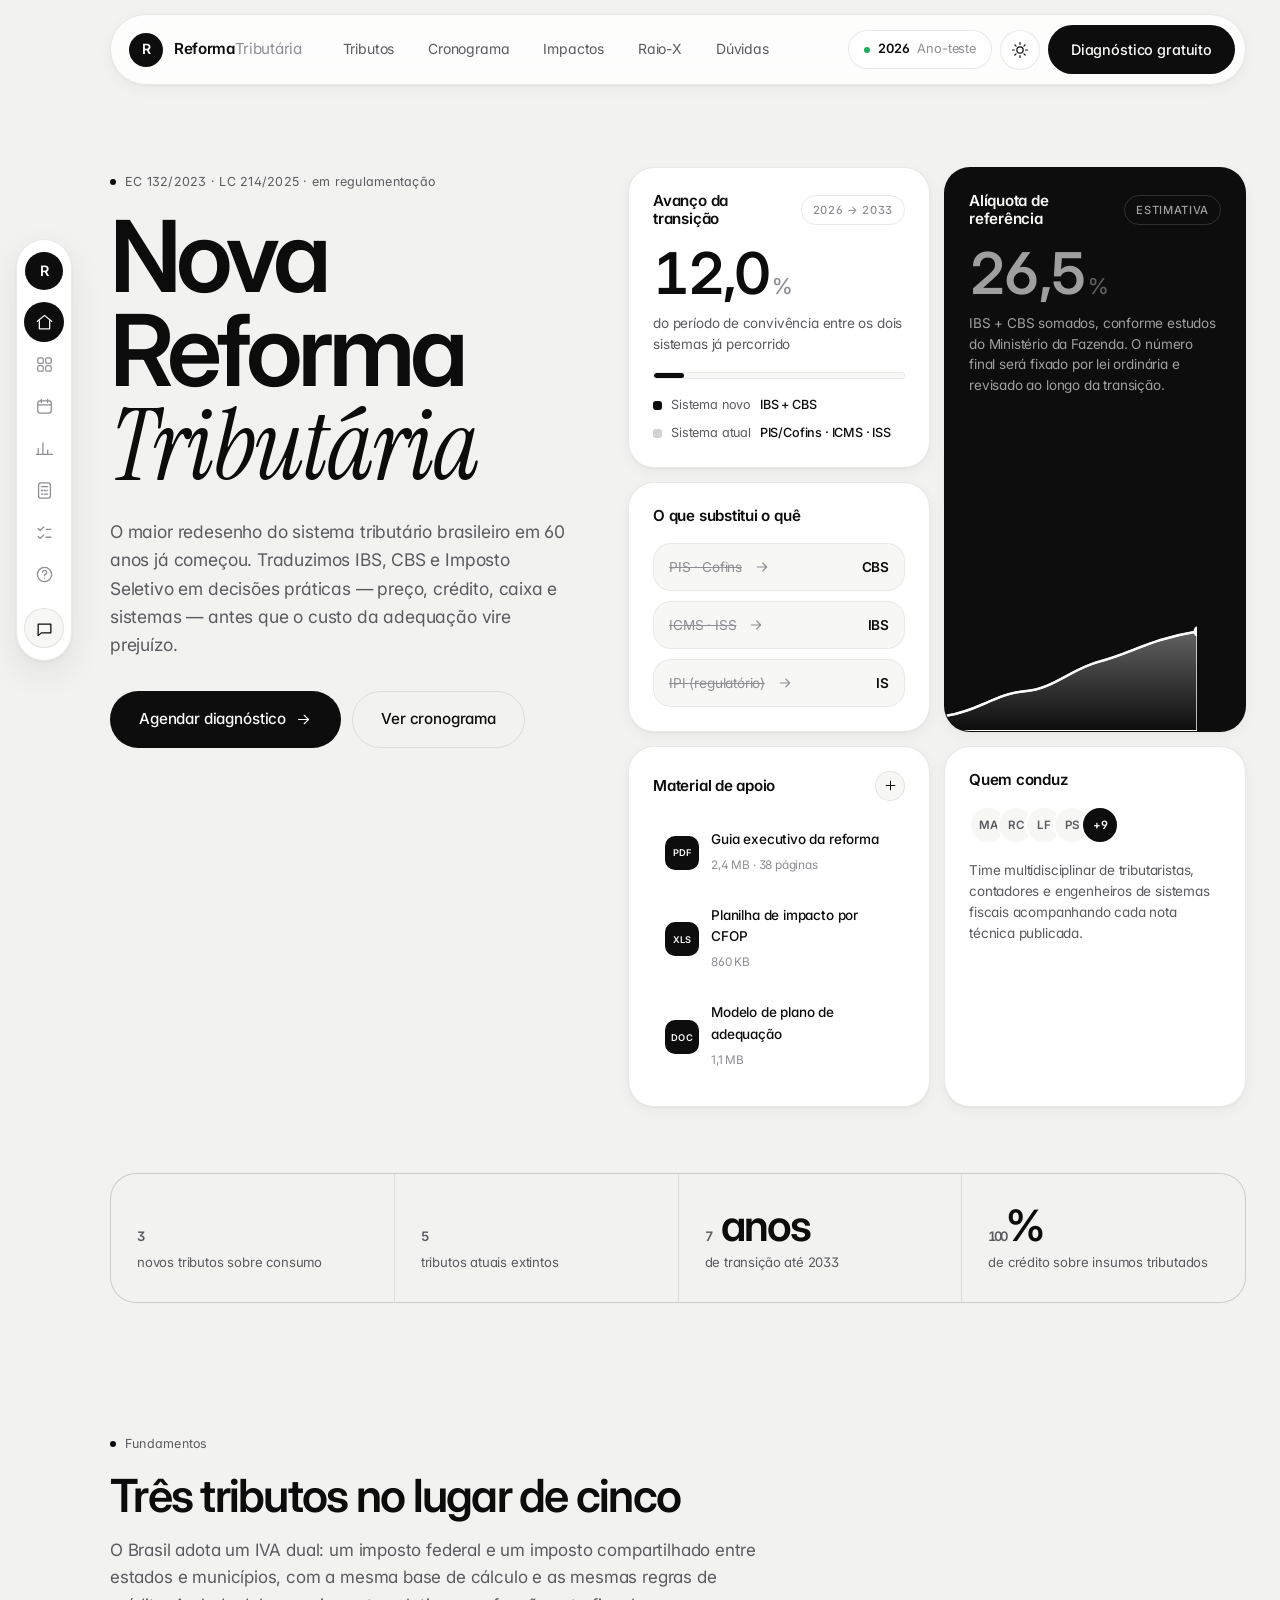
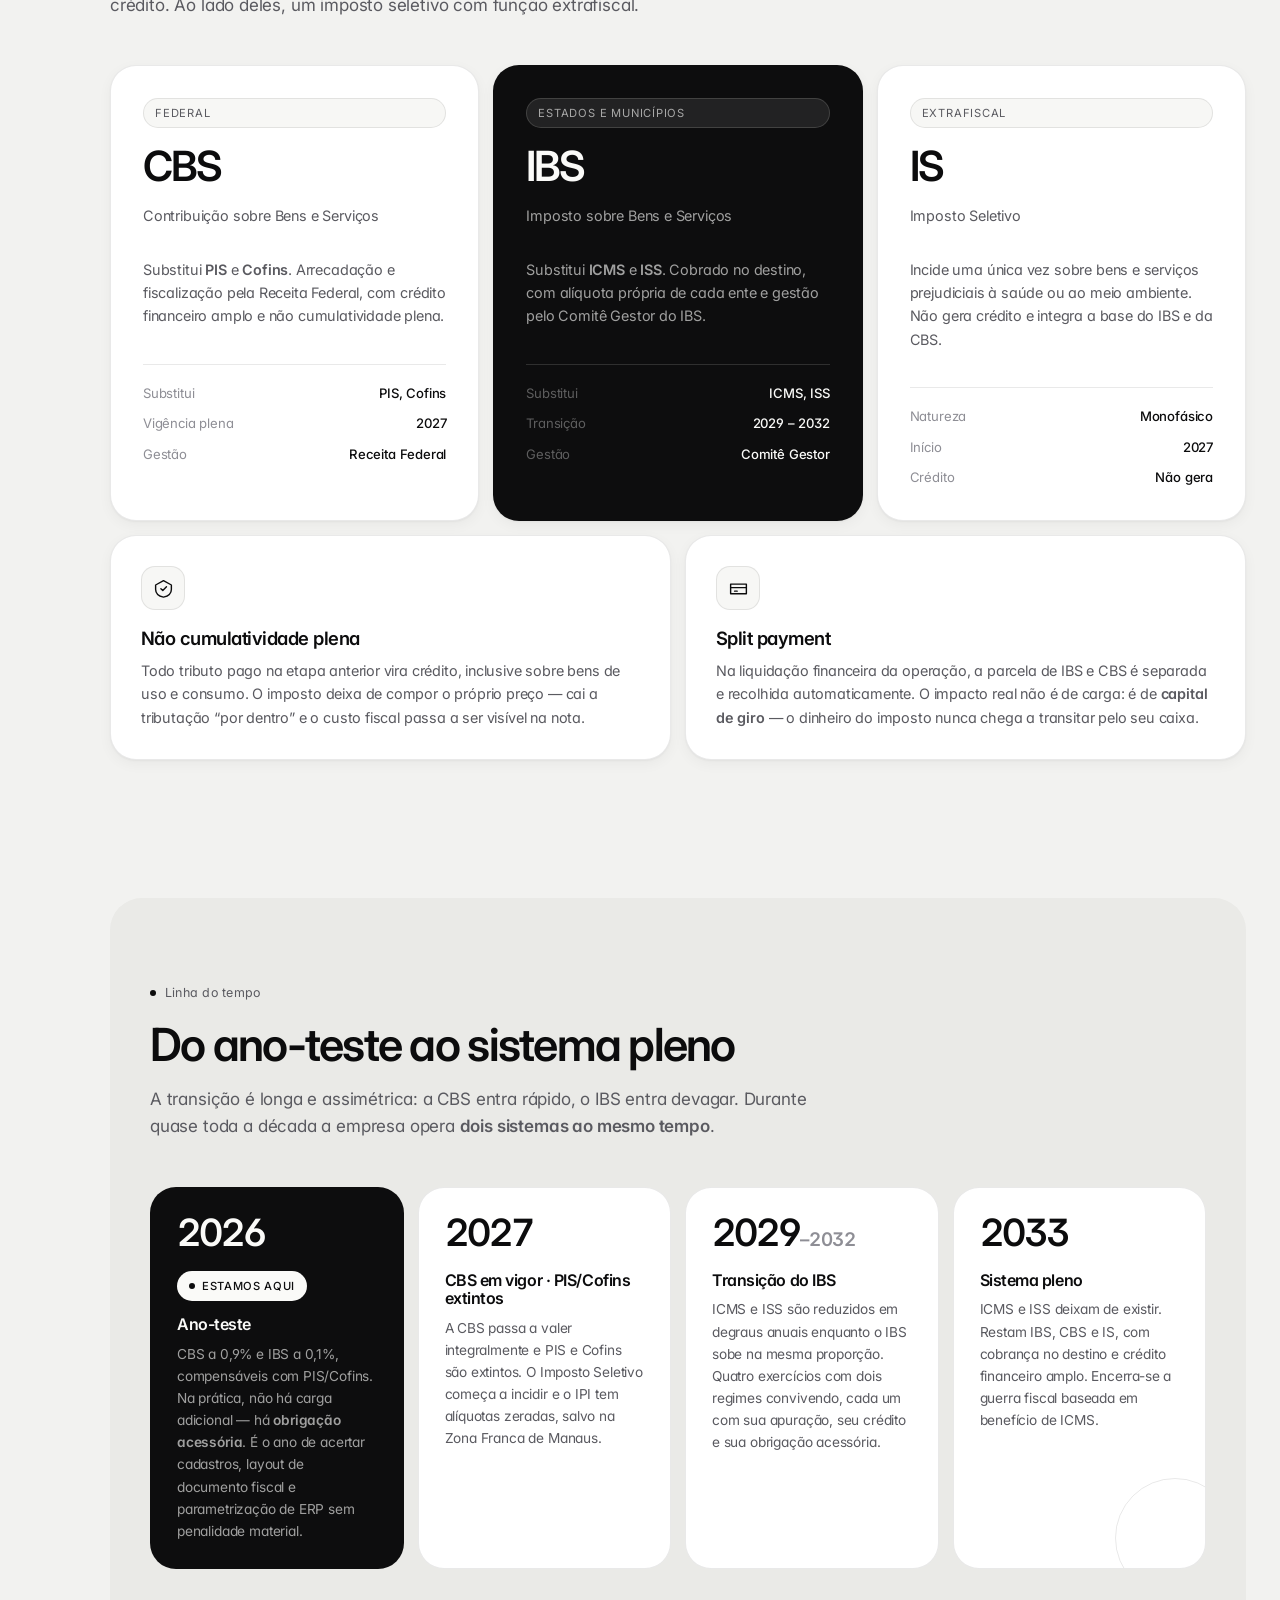
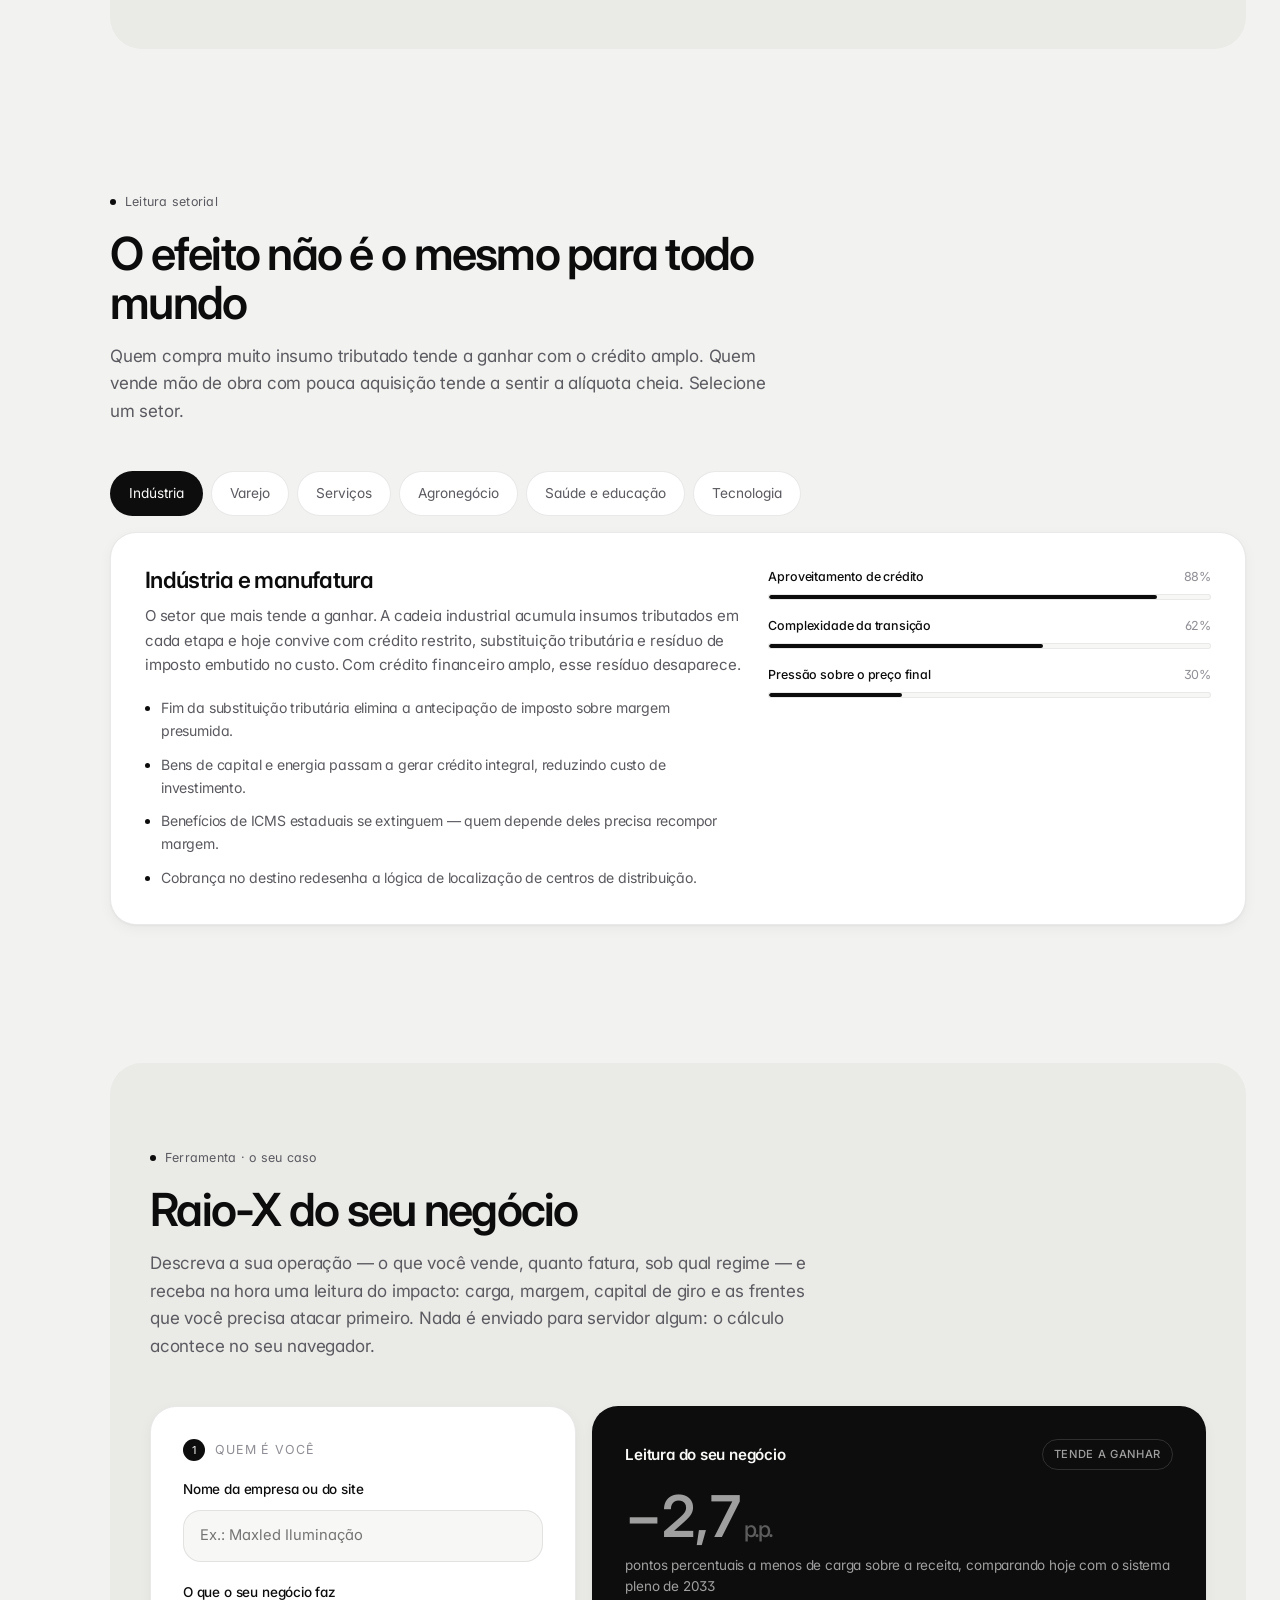
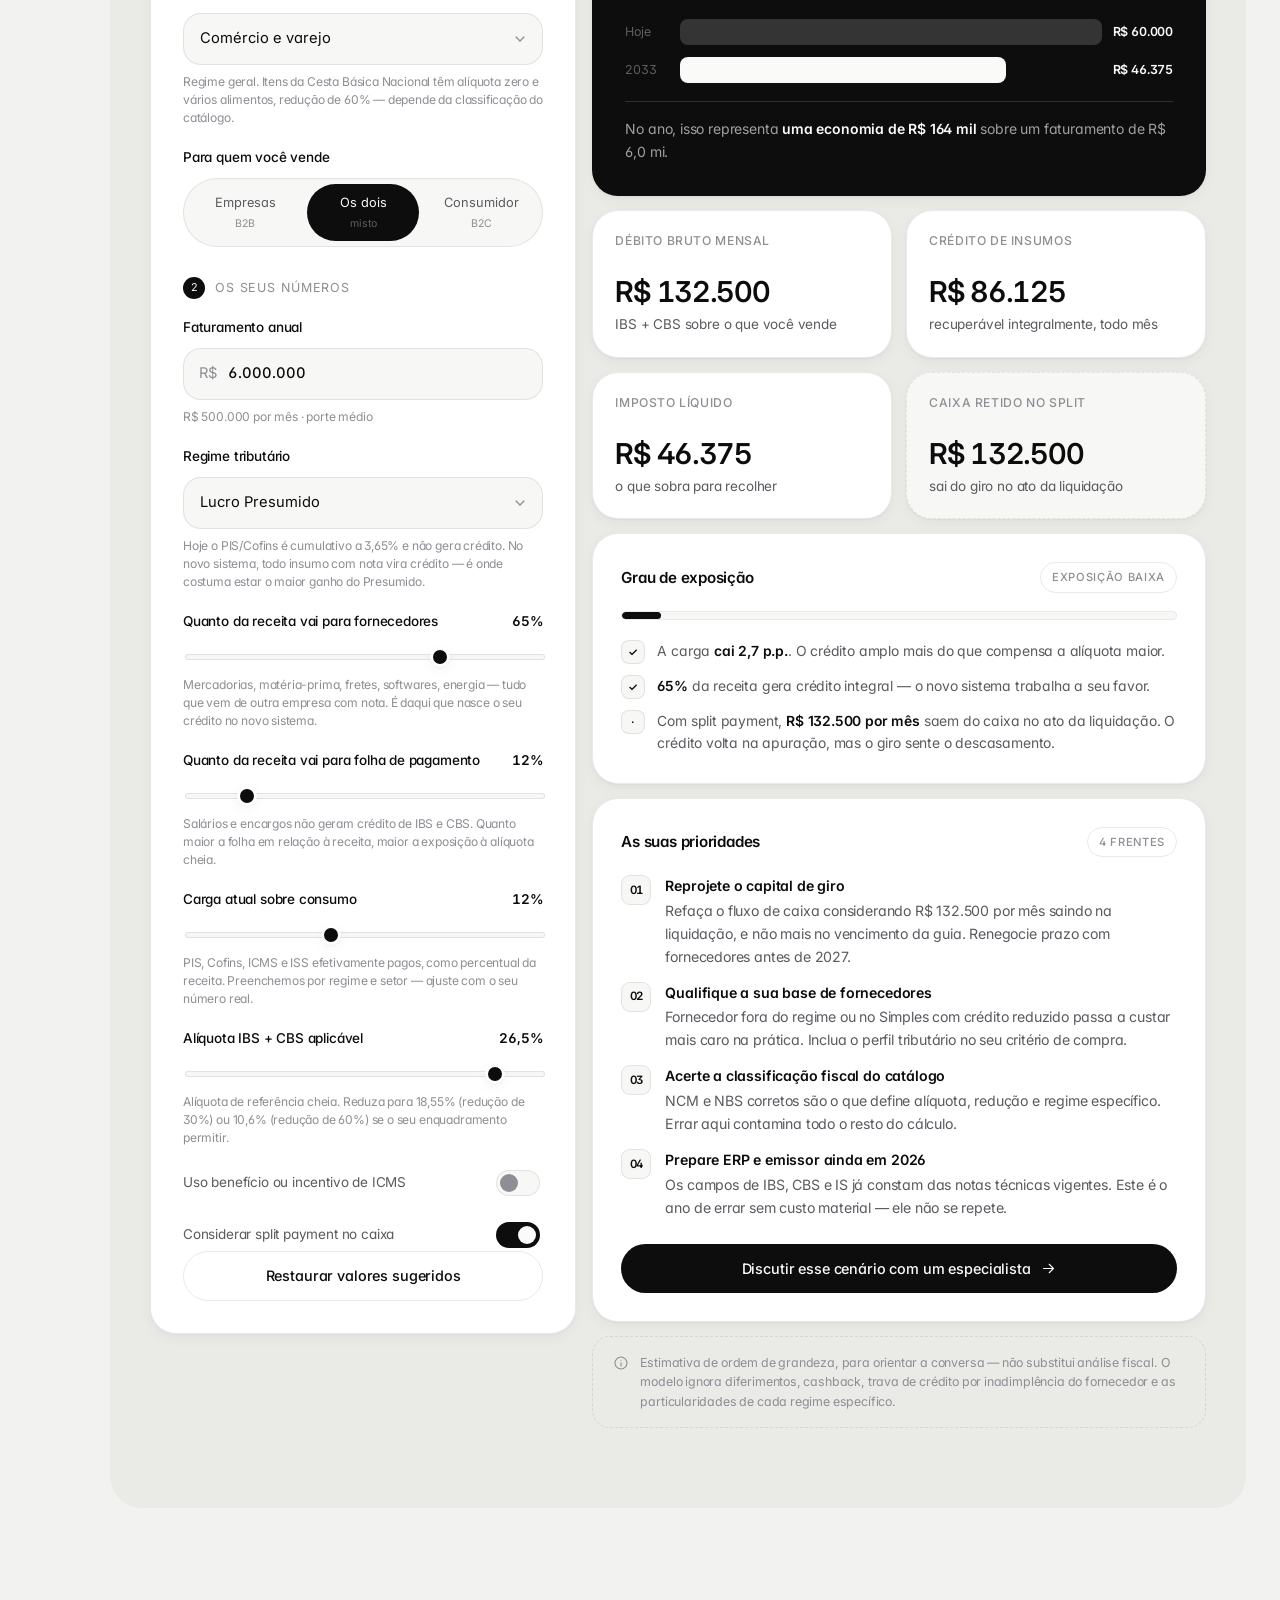
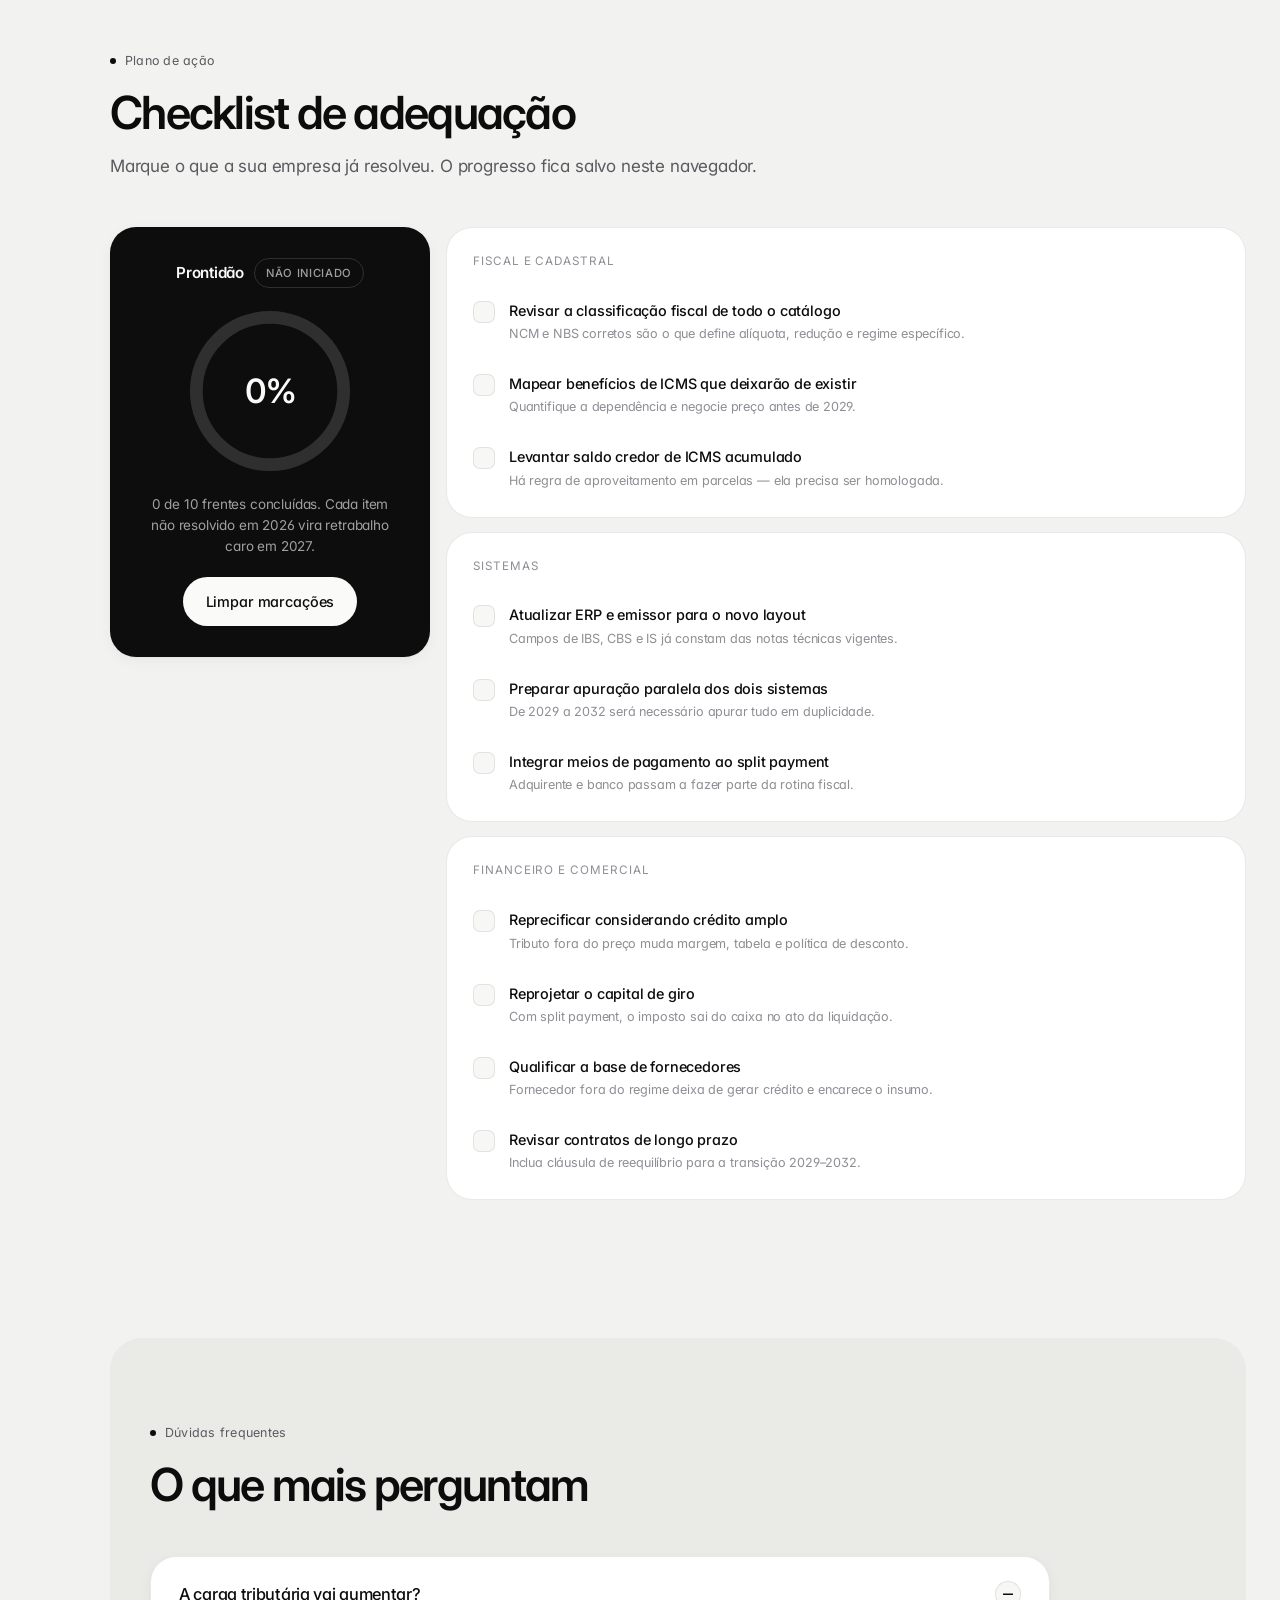
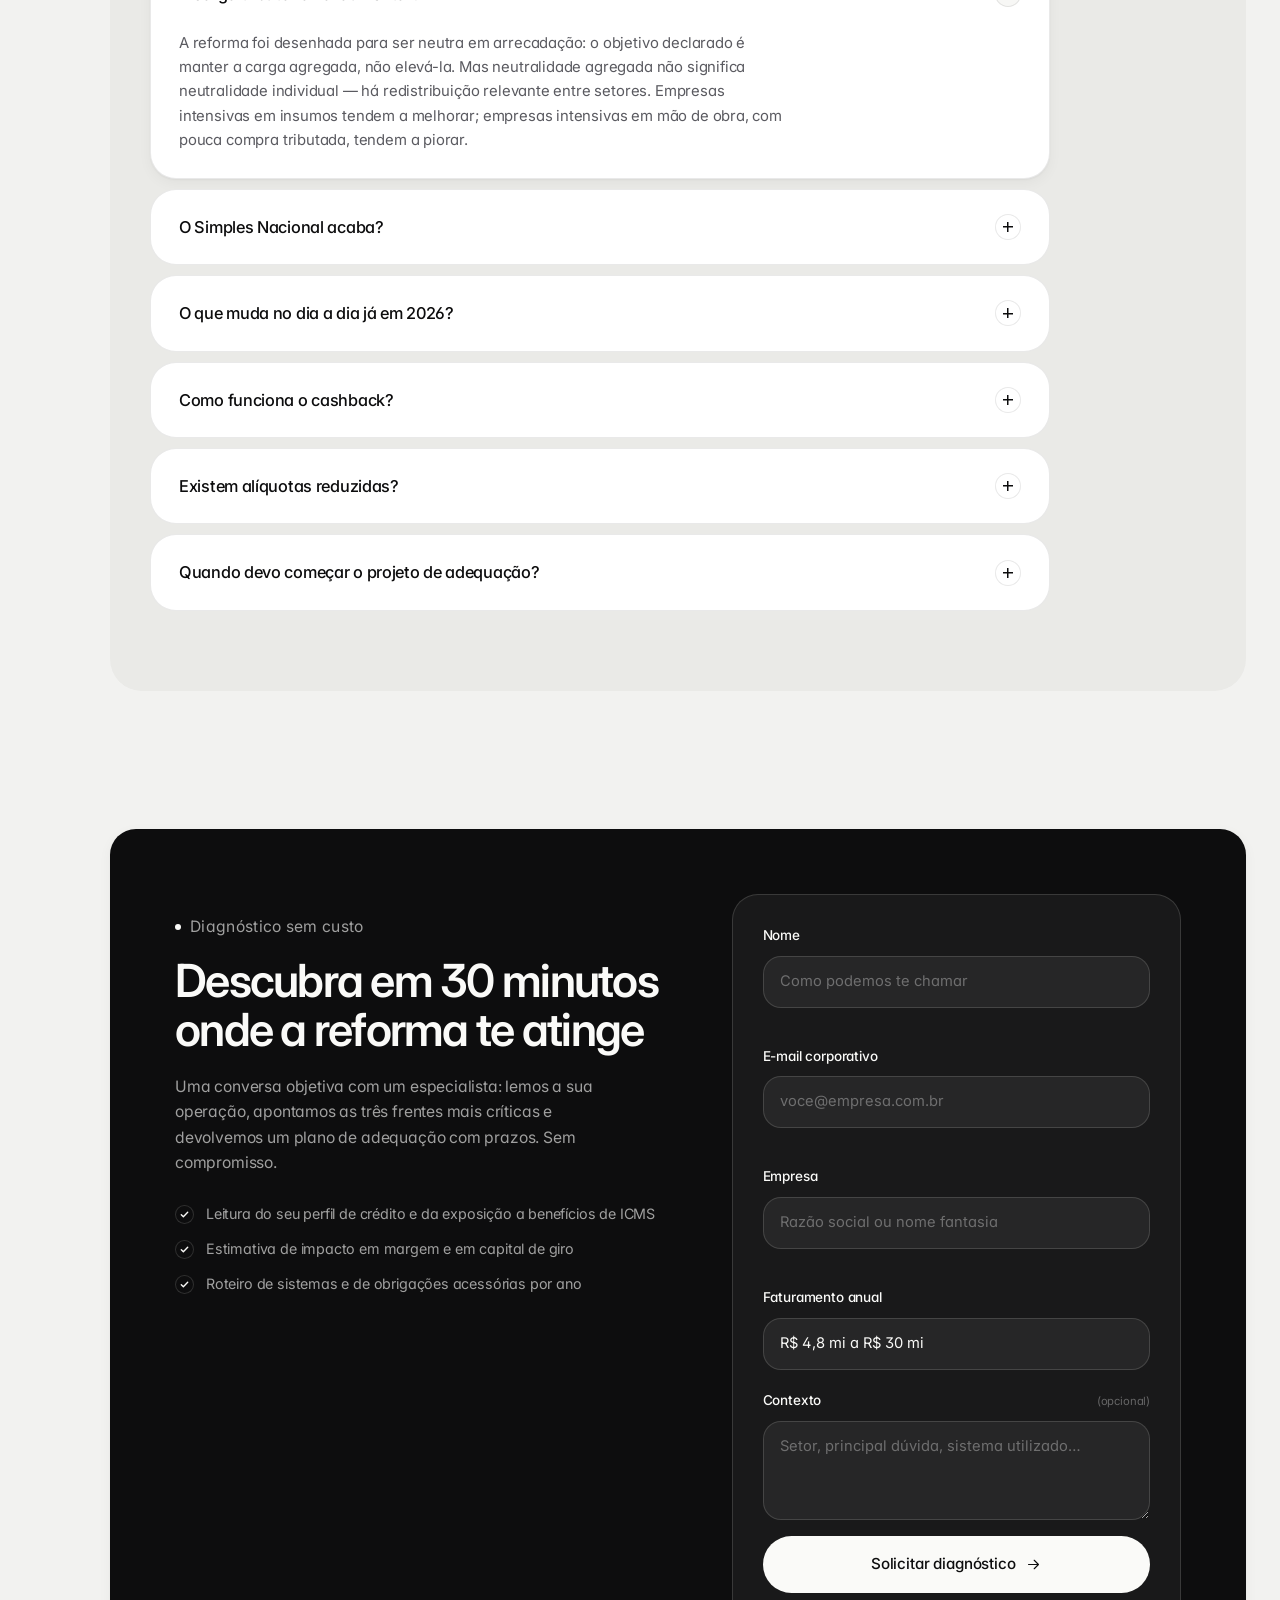
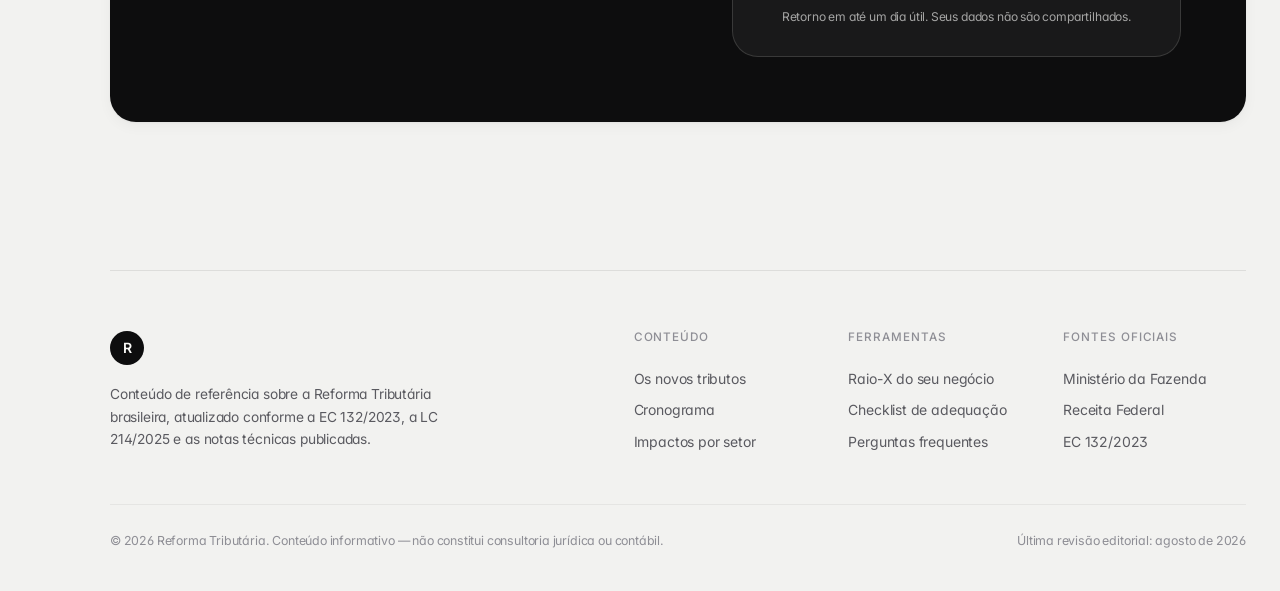
==== index.html @ 01c462e6 "Site sobre a Nova Reforma Tributária com diagnóstico interativo Site estático em pt-BR sobre a refor" ====
<!doctype html>
<html lang="pt-BR" data-theme="light">
<head>
<meta charset="utf-8">
<meta name="viewport" content="width=device-width, initial-scale=1">
<title>Nova Reforma Tributária — IBS, CBS e Imposto Seletivo | Guia executivo</title>
<meta name="description" content="Guia executivo da Reforma Tributária brasileira: IBS, CBS, Imposto Seletivo, cronograma de transição 2026–2033, split payment, créditos e um plano de adequação para a sua empresa.">
<meta name="theme-color" content="#f2f2f0">
<meta property="og:type" content="website">
<meta property="og:locale" content="pt_BR">
<meta property="og:title" content="Nova Reforma Tributária — Guia executivo">
<meta property="og:description" content="IBS, CBS, Imposto Seletivo e o cronograma 2026–2033 explicados para quem precisa decidir.">
<link rel="preconnect" href="https://fonts.googleapis.com">
<link rel="preconnect" href="https://fonts.gstatic.com" crossorigin>
<link href="https://fonts.googleapis.com/css2?family=Inter:wght@400;500;600&family=Instrument+Serif:ital@0;1&display=swap" rel="stylesheet">
<link rel="stylesheet" href="assets/css/styles.css">
<link rel="icon" href="data:image/svg+xml,<svg xmlns='http://www.w3.org/2000/svg' viewBox='0 0 100 100'><rect width='100' height='100' rx='28' fill='%230a0a0a'/><text y='70' x='50' text-anchor='middle' font-size='54' font-family='sans-serif' font-weight='600' fill='%23fff'>R</text></svg>">
<script type="application/ld+json">{"@context":"https://schema.org","@type":"WebSite","name":"Nova Reforma Tributária","inLanguage":"pt-BR","description":"Guia executivo da Reforma Tributária brasileira: IBS, CBS, Imposto Seletivo, cronograma 2026–2033 e ferramentas de diagnóstico para empresas."}</script>
<script type="application/ld+json">{"@context":"https://schema.org","@type":"FAQPage","mainEntity":[{"@type":"Question","name":"A carga tributária vai aumentar?","acceptedAnswer":{"@type":"Answer","text":"A reforma foi desenhada para ser neutra em arrecadação: o objetivo é manter a carga agregada, não elevá-la. Neutralidade agregada, porém, não é neutralidade individual — empresas intensivas em insumos tendem a melhorar, e empresas intensivas em mão de obra tendem a piorar."}},{"@type":"Question","name":"O Simples Nacional acaba com a reforma tributária?","acceptedAnswer":{"@type":"Answer","text":"Não. O Simples permanece. O optante escolhe entre recolher IBS e CBS dentro da guia unificada, transferindo crédito reduzido ao cliente, ou recolher por fora pelo regime regular, gerando crédito integral."}},{"@type":"Question","name":"O que muda no dia a dia da empresa em 2026?","acceptedAnswer":{"@type":"Answer","text":"2026 é o ano-teste: CBS a 0,9% e IBS a 0,1%, compensáveis, com efeito financeiro próximo de zero. A mudança real é de obrigação acessória — os documentos fiscais já precisam sair com os novos campos preenchidos."}},{"@type":"Question","name":"Como funciona o cashback da reforma tributária?","acceptedAnswer":{"@type":"Answer","text":"Parte do IBS e da CBS pagos por famílias de baixa renda inscritas no CadÚnico é devolvida, com percentuais maiores para energia elétrica, água, esgoto e gás de cozinha. A devolução ocorre após o consumo."}},{"@type":"Question","name":"Existem alíquotas reduzidas de IBS e CBS?","acceptedAnswer":{"@type":"Answer","text":"Sim. Redução de 60% para saúde, educação, transporte coletivo, dispositivos médicos e alimentos para consumo humano; redução de 30% para profissões liberais regulamentadas; e alíquota zero para a Cesta Básica Nacional de Alimentos."}},{"@type":"Question","name":"Quando começar o projeto de adequação à reforma?","acceptedAnswer":{"@type":"Answer","text":"O quanto antes. A janela confortável se fecha em 2027, quando a CBS passa a valer integralmente. Projetos de ERP, reclassificação de catálogo e reprecificação levam de seis a dezoito meses em empresas de médio porte."}}]}</script>
</head>
<body>

<a class="skip" href="#conteudo">Pular para o conteúdo</a>

<!-- ══════════ RAIL (barra lateral de ícones, desktop) ══════════ -->
<aside class="rail" aria-label="Navegação rápida">
  <a class="rail__mark" href="#inicio" aria-label="Início">
    <span>R</span>
  </a>
  <nav class="rail__nav">
    <a href="#inicio"     data-spy="inicio"     data-tip="Início"><svg viewBox="0 0 24 24"><path d="M3 10.5 12 3l9 7.5"/><path d="M5.5 9.5V20h13V9.5"/></svg></a>
    <a href="#tributos"   data-spy="tributos"   data-tip="Os novos tributos"><svg viewBox="0 0 24 24"><rect x="3.5" y="3.5" width="7" height="7" rx="2"/><rect x="13.5" y="3.5" width="7" height="7" rx="2"/><rect x="3.5" y="13.5" width="7" height="7" rx="2"/><rect x="13.5" y="13.5" width="7" height="7" rx="2"/></svg></a>
    <a href="#cronograma" data-spy="cronograma" data-tip="Cronograma"><svg viewBox="0 0 24 24"><rect x="3.5" y="5" width="17" height="15.5" rx="3"/><path d="M8 3v4M16 3v4M3.5 10h17"/></svg></a>
    <a href="#impactos"   data-spy="impactos"   data-tip="Impactos por setor"><svg viewBox="0 0 24 24"><path d="M4 19.5V12M10 19.5V5M16 19.5v-5.5M22 19.5h-20"/></svg></a>
    <a href="#diagnostico" data-spy="diagnostico" data-tip="Raio-X do seu negócio"><svg viewBox="0 0 24 24"><rect x="4.5" y="2.5" width="15" height="19" rx="3"/><path d="M8 7h8M8 12h2M12 12h2M16 12h0M8 16.5h2M12 16.5h4"/></svg></a>
    <a href="#checklist"  data-spy="checklist"  data-tip="Checklist"><svg viewBox="0 0 24 24"><path d="M4 7l2.5 2.5L11 5"/><path d="M4 17l2.5 2.5L11 15"/><path d="M14 8h6M14 18h6"/></svg></a>
    <a href="#faq"        data-spy="faq"        data-tip="Perguntas frequentes"><svg viewBox="0 0 24 24"><circle cx="12" cy="12" r="9"/><path d="M9.5 9.3a2.6 2.6 0 1 1 3.2 2.5c-.5.2-.7.6-.7 1.1v.6"/><path d="M12 16.8h.01"/></svg></a>
  </nav>
  <a class="rail__cta" href="#contato" data-tip="Falar com especialista">
    <svg viewBox="0 0 24 24"><path d="M4 6.5h16v11H8l-4 3.5z"/></svg>
  </a>
</aside>

<div class="shell">

  <!-- ══════════ TOPO ══════════ -->
  <header class="topbar">
    <a class="brand" href="#inicio">
      <span class="brand__mark">R</span>
      <span class="brand__txt">Reforma<span>Tributária</span></span>
    </a>

    <nav class="topnav" aria-label="Navegação principal">
      <a href="#tributos">Tributos</a>
      <a href="#cronograma">Cronograma</a>
      <a href="#impactos">Impactos</a>
      <a href="#diagnostico">Raio-X</a>
      <a href="#faq">Dúvidas</a>
    </nav>

    <div class="topbar__tools">
      <div class="pill pill--status" title="Estágio atual da reforma">
        <span class="dot"></span>
        <span class="pill__k">2026</span>
        <span class="pill__v">Ano-teste</span>
      </div>
      <button class="icon-btn" id="themeToggle" type="button" aria-label="Alternar tema claro e escuro">
        <svg class="i-sun" viewBox="0 0 24 24"><circle cx="12" cy="12" r="4.2"/><path d="M12 2v2.4M12 19.6V22M22 12h-2.4M4.4 12H2M18.9 5.1l-1.7 1.7M6.8 17.2l-1.7 1.7M18.9 18.9l-1.7-1.7M6.8 6.8 5.1 5.1"/></svg>
        <svg class="i-moon" viewBox="0 0 24 24"><path d="M20 14.2A8.4 8.4 0 0 1 9.8 4a8.4 8.4 0 1 0 10.2 10.2z"/></svg>
      </button>
      <a class="btn btn--dark topbar__cta" href="#contato">Diagnóstico gratuito</a>
      <button class="icon-btn burger" id="burger" type="button" aria-label="Abrir menu" aria-expanded="false">
        <svg viewBox="0 0 24 24"><path d="M4 7h16M4 12h16M4 17h16"/></svg>
      </button>
    </div>
  </header>

  <div class="mobilenav" id="mobilenav" hidden>
    <a href="#tributos">Os novos tributos</a>
    <a href="#cronograma">Cronograma 2026–2033</a>
    <a href="#impactos">Impactos por setor</a>
    <a href="#diagnostico">Raio-X do seu negócio</a>
    <a href="#checklist">Checklist de adequação</a>
    <a href="#faq">Perguntas frequentes</a>
    <a class="btn btn--dark" href="#contato">Diagnóstico gratuito</a>
  </div>

  <main id="conteudo">

  <!-- ══════════ HERO ══════════ -->
  <section class="hero" id="inicio">
    <div class="hero__head">
      <p class="eyebrow"><span class="dot"></span> EC 132/2023 · LC 214/2025 · em regulamentação</p>
      <h1 class="display">
        Nova Reforma<br>
        <em>Tributária</em>
      </h1>
      <p class="lede">
        O maior redesenho do sistema tributário brasileiro em 60 anos já começou.
        Traduzimos IBS, CBS e Imposto Seletivo em decisões práticas — preço, crédito,
        caixa e sistemas — antes que o custo da adequação vire prejuízo.
      </p>
      <div class="hero__actions">
        <a class="btn btn--dark btn--lg" href="#contato">
          Agendar diagnóstico
          <svg viewBox="0 0 24 24"><path d="M5 12h13M13 6l6 6-6 6"/></svg>
        </a>
        <a class="btn btn--ghost btn--lg" href="#cronograma">Ver cronograma</a>
      </div>
    </div>

    <!-- bento -->
    <div class="bento">

      <article class="card card--progress">
        <header class="card__head">
          <h2>Avanço da transição</h2>
          <span class="tag">2026 → 2033</span>
        </header>
        <p class="metric"><span data-count="12" data-decimals="1">0,0</span><small>%</small></p>
        <p class="metric__sub">do período de convivência entre os dois sistemas já percorrido</p>
        <div class="track"><i style="--w:12%"></i></div>
        <ul class="legend">
          <li><span class="key key--solid"></span>Sistema novo <b>IBS + CBS</b></li>
          <li><span class="key key--soft"></span>Sistema atual <b>PIS/Cofins · ICMS · ISS</b></li>
        </ul>
      </article>

      <article class="card card--dark card--chart">
        <header class="card__head">
          <h2>Alíquota de referência</h2>
          <span class="tag tag--inv">estimativa</span>
        </header>
        <p class="metric metric--inv"><span data-count="26.5" data-decimals="1">0,0</span><small>%</small></p>
        <p class="metric__sub">IBS + CBS somados, conforme estudos do Ministério da Fazenda. O número
          final será fixado por lei ordinária e revisado ao longo da transição.</p>
        <svg class="spark" viewBox="0 0 300 90" preserveAspectRatio="none" aria-hidden="true">
          <defs><linearGradient id="g1" x1="0" y1="0" x2="0" y2="1">
            <stop offset="0" stop-color="#fff" stop-opacity=".35"/>
            <stop offset="1" stop-color="#fff" stop-opacity="0"/>
          </linearGradient></defs>
          <path class="spark__area" d="M0,78 C40,74 60,60 95,58 C130,56 150,40 185,34 C220,28 245,16 300,10 L300,90 L0,90 Z" fill="url(#g1)"/>
          <path class="spark__line" d="M0,78 C40,74 60,60 95,58 C130,56 150,40 185,34 C220,28 245,16 300,10"/>
          <circle class="spark__dot" cx="300" cy="10" r="4"/>
        </svg>
      </article>

      <article class="card card--stack">
        <header class="card__head"><h2>O que substitui o quê</h2></header>
        <ul class="swap">
          <li><span class="old">PIS · Cofins</span> <svg viewBox="0 0 24 24"><path d="M5 12h13M13 6l6 6-6 6"/></svg> <span class="new">CBS</span></li>
          <li><span class="old">ICMS · ISS</span> <svg viewBox="0 0 24 24"><path d="M5 12h13M13 6l6 6-6 6"/></svg> <span class="new">IBS</span></li>
          <li><span class="old">IPI (regulatório)</span> <svg viewBox="0 0 24 24"><path d="M5 12h13M13 6l6 6-6 6"/></svg> <span class="new">IS</span></li>
        </ul>
      </article>

      <article class="card card--files">
        <header class="card__head"><h2>Material de apoio</h2>
          <button class="round-btn" type="button" aria-label="Ver todos os materiais">
            <svg viewBox="0 0 24 24"><path d="M12 5v14M5 12h14"/></svg>
          </button>
        </header>
        <ul class="files">
          <li><span class="file-ic">PDF</span><div><b>Guia executivo da reforma</b><small>2,4 MB · 38 páginas</small></div></li>
          <li><span class="file-ic">XLS</span><div><b>Planilha de impacto por CFOP</b><small>860 KB</small></div></li>
          <li><span class="file-ic">DOC</span><div><b>Modelo de plano de adequação</b><small>1,1 MB</small></div></li>
        </ul>
      </article>

      <article class="card card--team">
        <header class="card__head"><h2>Quem conduz</h2></header>
        <div class="avatars" aria-hidden="true">
          <span>MA</span><span>RC</span><span>LF</span><span>PS</span><span class="avatars__more">+9</span>
        </div>
        <p class="metric__sub">Time multidisciplinar de tributaristas, contadores e engenheiros de
          sistemas fiscais acompanhando cada nota técnica publicada.</p>
      </article>

    </div>
  </section>

  <!-- ══════════ FAIXA DE NÚMEROS ══════════ -->
  <section class="strip" aria-label="Números da reforma">
    <div><b><span data-count="3">0</span></b><span>novos tributos sobre consumo</span></div>
    <div><b><span data-count="5">0</span></b><span>tributos atuais extintos</span></div>
    <div><b><span data-count="7">0</span> anos</b><span>de transição até 2033</span></div>
    <div><b><span data-count="100">0</span>%</b><span>de crédito sobre insumos tributados</span></div>
  </section>

  <!-- ══════════ TRIBUTOS ══════════ -->
  <section class="section" id="tributos">
    <header class="section__head">
      <p class="eyebrow"><span class="dot"></span> Fundamentos</p>
      <h2 class="h2">Três tributos no lugar de cinco</h2>
      <p class="section__lede">
        O Brasil adota um IVA dual: um imposto federal e um imposto compartilhado entre
        estados e municípios, com a mesma base de cálculo e as mesmas regras de crédito.
        Ao lado deles, um imposto seletivo com função extrafiscal.
      </p>
    </header>

    <div class="grid-3">
      <article class="card card--tax">
        <span class="badge">Federal</span>
        <h3>CBS</h3>
        <p class="card__sub">Contribuição sobre Bens e Serviços</p>
        <p>Substitui <b>PIS</b> e <b>Cofins</b>. Arrecadação e fiscalização pela Receita Federal,
          com crédito financeiro amplo e não cumulatividade plena.</p>
        <dl class="specs">
          <div><dt>Substitui</dt><dd>PIS, Cofins</dd></div>
          <div><dt>Vigência plena</dt><dd>2027</dd></div>
          <div><dt>Gestão</dt><dd>Receita Federal</dd></div>
        </dl>
      </article>

      <article class="card card--tax card--dark">
        <span class="badge badge--inv">Estados e municípios</span>
        <h3>IBS</h3>
        <p class="card__sub">Imposto sobre Bens e Serviços</p>
        <p>Substitui <b>ICMS</b> e <b>ISS</b>. Cobrado no destino, com alíquota própria de cada
          ente e gestão pelo Comitê Gestor do IBS.</p>
        <dl class="specs">
          <div><dt>Substitui</dt><dd>ICMS, ISS</dd></div>
          <div><dt>Transição</dt><dd>2029 – 2032</dd></div>
          <div><dt>Gestão</dt><dd>Comitê Gestor</dd></div>
        </dl>
      </article>

      <article class="card card--tax">
        <span class="badge">Extrafiscal</span>
        <h3>IS</h3>
        <p class="card__sub">Imposto Seletivo</p>
        <p>Incide uma única vez sobre bens e serviços prejudiciais à saúde ou ao meio
          ambiente. Não gera crédito e integra a base do IBS e da CBS.</p>
        <dl class="specs">
          <div><dt>Natureza</dt><dd>Monofásico</dd></div>
          <div><dt>Início</dt><dd>2027</dd></div>
          <div><dt>Crédito</dt><dd>Não gera</dd></div>
        </dl>
      </article>
    </div>

    <div class="grid-2 grid-2--tight">
      <article class="card card--note">
        <div class="note__ic"><svg viewBox="0 0 24 24"><path d="M12 3 3 8v5c0 5 3.8 7.6 9 8.9 5.2-1.3 9-3.9 9-8.9V8z"/><path d="M9 12.2l2.2 2.2L15.4 10"/></svg></div>
        <h3>Não cumulatividade plena</h3>
        <p>Todo tributo pago na etapa anterior vira crédito, inclusive sobre bens de uso e
          consumo. O imposto deixa de compor o próprio preço — cai a tributação “por dentro”
          e o custo fiscal passa a ser visível na nota.</p>
      </article>
      <article class="card card--note">
        <div class="note__ic"><svg viewBox="0 0 24 24"><path d="M3 7h18v11H3z"/><path d="M3 11h18"/><path d="M7.5 15h3"/></svg></div>
        <h3>Split payment</h3>
        <p>Na liquidação financeira da operação, a parcela de IBS e CBS é separada e recolhida
          automaticamente. O impacto real não é de carga: é de <b>capital de giro</b> — o dinheiro
          do imposto nunca chega a transitar pelo seu caixa.</p>
      </article>
    </div>
  </section>

  <!-- ══════════ CRONOGRAMA ══════════ -->
  <section class="section section--tinted" id="cronograma">
    <header class="section__head">
      <p class="eyebrow"><span class="dot"></span> Linha do tempo</p>
      <h2 class="h2">Do ano-teste ao sistema pleno</h2>
      <p class="section__lede">
        A transição é longa e assimétrica: a CBS entra rápido, o IBS entra devagar.
        Durante quase toda a década a empresa opera <b>dois sistemas ao mesmo tempo</b>.
      </p>
    </header>

    <ol class="timeline">
      <li class="tl tl--now">
        <div class="tl__year">2026</div>
        <div class="tl__body">
          <span class="tag tag--live"><span class="dot"></span> estamos aqui</span>
          <h3>Ano-teste</h3>
          <p>CBS a 0,9% e IBS a 0,1%, compensáveis com PIS/Cofins. Na prática, não há carga
            adicional — há <b>obrigação acessória</b>. É o ano de acertar cadastros, layout de
            documento fiscal e parametrização de ERP sem penalidade material.</p>
        </div>
      </li>
      <li class="tl">
        <div class="tl__year">2027</div>
        <div class="tl__body">
          <h3>CBS em vigor · PIS/Cofins extintos</h3>
          <p>A CBS passa a valer integralmente e PIS e Cofins são extintos. O Imposto Seletivo
            começa a incidir e o IPI tem alíquotas zeradas, salvo na Zona Franca de Manaus.</p>
        </div>
      </li>
      <li class="tl">
        <div class="tl__year">2029<span>–2032</span></div>
        <div class="tl__body">
          <h3>Transição do IBS</h3>
          <p>ICMS e ISS são reduzidos em degraus anuais enquanto o IBS sobe na mesma proporção.
            Quatro exercícios com dois regimes convivendo, cada um com sua apuração, seu crédito
            e sua obrigação acessória.</p>
        </div>
      </li>
      <li class="tl tl--end">
        <div class="tl__year">2033</div>
        <div class="tl__body">
          <h3>Sistema pleno</h3>
          <p>ICMS e ISS deixam de existir. Restam IBS, CBS e IS, com cobrança no destino e
            crédito financeiro amplo. Encerra-se a guerra fiscal baseada em benefício de ICMS.</p>
        </div>
      </li>
    </ol>
  </section>

  <!-- ══════════ IMPACTOS ══════════ -->
  <section class="section" id="impactos">
    <header class="section__head">
      <p class="eyebrow"><span class="dot"></span> Leitura setorial</p>
      <h2 class="h2">O efeito não é o mesmo para todo mundo</h2>
      <p class="section__lede">
        Quem compra muito insumo tributado tende a ganhar com o crédito amplo. Quem vende
        mão de obra com pouca aquisição tende a sentir a alíquota cheia. Selecione um setor.
      </p>
    </header>

    <div class="sectors" id="sectors">
      <div class="sectors__tabs" role="tablist" aria-label="Setores">
        <button role="tab" class="chip is-on" data-sector="industria" aria-selected="true">Indústria</button>
        <button role="tab" class="chip" data-sector="varejo" aria-selected="false">Varejo</button>
        <button role="tab" class="chip" data-sector="servicos" aria-selected="false">Serviços</button>
        <button role="tab" class="chip" data-sector="agro" aria-selected="false">Agronegócio</button>
        <button role="tab" class="chip" data-sector="saude" aria-selected="false">Saúde e educação</button>
        <button role="tab" class="chip" data-sector="tec" aria-selected="false">Tecnologia</button>
      </div>

      <div class="sectors__panel card" id="sectorPanel" role="tabpanel" aria-live="polite">
        <!-- preenchido por JS -->
      </div>
    </div>
  </section>

  <!-- ══════════ DIAGNÓSTICO ══════════ -->
  <section class="section section--tinted" id="diagnostico">
    <header class="section__head">
      <p class="eyebrow"><span class="dot"></span> Ferramenta · o seu caso</p>
      <h2 class="h2">Raio-X do seu negócio</h2>
      <p class="section__lede">
        Descreva a sua operação — o que você vende, quanto fatura, sob qual regime — e
        receba na hora uma leitura do impacto: carga, margem, capital de giro e as frentes
        que você precisa atacar primeiro. Nada é enviado para servidor algum: o cálculo
        acontece no seu navegador.
      </p>
    </header>

    <div class="diag">

      <!-- ─────── entrada ─────── -->
      <form class="card diag__form" id="diagForm" novalidate>

        <fieldset class="fs">
          <legend><span class="fs__n">1</span> Quem é você</legend>

          <div class="field">
            <label for="dNome">Nome da empresa ou do site</label>
            <input id="dNome" type="text" placeholder="Ex.: Maxled Iluminação" autocomplete="organization">
          </div>

          <div class="field">
            <label for="dSetor">O que o seu negócio faz</label>
            <select id="dSetor">
              <option value="varejo">Comércio e varejo</option>
              <option value="ecommerce">E-commerce / loja online</option>
              <option value="industria">Indústria e manufatura</option>
              <option value="servicos">Serviços em geral</option>
              <option value="tec">Tecnologia, software e SaaS</option>
              <option value="marketing">Marketing, agência e criação</option>
              <option value="liberal">Profissão liberal regulamentada</option>
              <option value="saude">Saúde e educação</option>
              <option value="agro">Agronegócio e alimentos</option>
              <option value="construcao">Construção e imobiliário</option>
              <option value="transporte">Transporte e logística</option>
              <option value="alimentacao">Bares e restaurantes</option>
            </select>
            <p class="hint" id="dSetorHint">—</p>
          </div>

          <div class="field">
            <label>Para quem você vende</label>
            <div class="seg" id="dCanal" role="group" aria-label="Canal de vendas">
              <button type="button" data-v="b2b">Empresas <small>B2B</small></button>
              <button type="button" data-v="misto" class="is-on">Os dois <small>misto</small></button>
              <button type="button" data-v="b2c">Consumidor <small>B2C</small></button>
            </div>
          </div>
        </fieldset>

        <fieldset class="fs">
          <legend><span class="fs__n">2</span> Os seus números</legend>

          <div class="field">
            <label for="dFat">Faturamento anual</label>
            <div class="input-wrap"><span class="prefix">R$</span>
              <input id="dFat" type="text" inputmode="numeric" value="6.000.000">
            </div>
            <p class="hint" id="dFatHint">R$ 500.000 por mês · porte médio</p>
          </div>

          <div class="field">
            <label for="dRegime">Regime tributário</label>
            <select id="dRegime">
              <option value="simples">Simples Nacional</option>
              <option value="presumido" selected>Lucro Presumido</option>
              <option value="real">Lucro Real</option>
            </select>
            <p class="hint" id="dRegimeHint">—</p>
          </div>

          <div class="field">
            <label for="dInsumos">Quanto da receita vai para fornecedores <b id="vdInsumos">45%</b></label>
            <input id="dInsumos" class="range" type="range" min="0" max="90" step="1" value="45">
            <p class="hint">Mercadorias, matéria-prima, fretes, softwares, energia — tudo que vem
              de outra empresa com nota. É daqui que nasce o seu crédito no novo sistema.</p>
          </div>

          <div class="field">
            <label for="dFolha">Quanto da receita vai para folha de pagamento <b id="vdFolha">25%</b></label>
            <input id="dFolha" class="range" type="range" min="0" max="80" step="1" value="25">
            <p class="hint">Salários e encargos não geram crédito de IBS e CBS. Quanto maior a
              folha em relação à receita, maior a exposição à alíquota cheia.</p>
          </div>

          <div class="field">
            <label for="dAtual">Carga atual sobre consumo <b id="vdAtual">9,25%</b></label>
            <input id="dAtual" class="range" type="range" min="0" max="30" step="0.25" value="9.25">
            <p class="hint">PIS, Cofins, ICMS e ISS efetivamente pagos, como percentual da
              receita. Preenchemos por regime e setor — ajuste com o seu número real.</p>
          </div>

          <div class="field">
            <label for="dNova">Alíquota IBS + CBS aplicável <b id="vdNova">26,5%</b></label>
            <input id="dNova" class="range" type="range" min="0" max="30" step="0.05" value="26.5">
            <p class="hint" id="dNovaHint">—</p>
          </div>

          <div class="field field--switch">
            <label for="dBenef">Uso benefício ou incentivo de ICMS</label>
            <input id="dBenef" type="checkbox" class="switch">
          </div>
          <div class="field field--switch">
            <label for="dSplit">Considerar split payment no caixa</label>
            <input id="dSplit" type="checkbox" class="switch" checked>
          </div>

          <button class="btn btn--ghost btn--block" type="button" id="dReset">Restaurar valores sugeridos</button>
        </fieldset>
      </form>

      <!-- ─────── saída ─────── -->
      <div class="diag__out" id="diagOut">

        <article class="card card--dark diag__hero">
          <header class="card__head">
            <h3 id="dTitulo">Leitura do seu negócio</h3>
            <span class="tag tag--inv" id="dVeredito">—</span>
          </header>

          <p class="metric metric--inv">
            <span id="dDelta">0,0</span><small>p.p.</small>
          </p>
          <p class="metric__sub" id="dDeltaTxt">de variação na carga sobre a receita, comparando hoje com o sistema pleno de 2033</p>

          <div class="bars">
            <div class="bar"><span>Hoje</span><i id="dBarA" style="--w:40%"></i><b id="dValA">R$ 0</b></div>
            <div class="bar bar--new"><span>2033</span><i id="dBarB" style="--w:40%"></i><b id="dValB">R$ 0</b></div>
          </div>

          <p class="diag__annual" id="dAnual">—</p>
        </article>

        <div class="diag__stats">
          <article class="card diag__stat">
            <h4>Débito bruto mensal</h4>
            <p class="metric metric--sm" id="dDebito">R$ 0</p>
            <p class="metric__sub">IBS + CBS sobre o que você vende</p>
          </article>
          <article class="card diag__stat">
            <h4>Crédito de insumos</h4>
            <p class="metric metric--sm" id="dCredito">R$ 0</p>
            <p class="metric__sub">recuperável integralmente, todo mês</p>
          </article>
          <article class="card diag__stat">
            <h4>Imposto líquido</h4>
            <p class="metric metric--sm" id="dLiquido">R$ 0</p>
            <p class="metric__sub">o que sobra para recolher</p>
          </article>
          <article class="card diag__stat diag__stat--warn">
            <h4>Caixa retido no split</h4>
            <p class="metric metric--sm" id="dCaixa">R$ 0</p>
            <p class="metric__sub">sai do giro no ato da liquidação</p>
          </article>
        </div>

        <article class="card diag__risk">
          <header class="card__head">
            <h3>Grau de exposição</h3>
            <span class="tag" id="dRiscoTag">—</span>
          </header>
          <div class="riskbar"><i id="dRiscoBar" style="--w:0%"></i></div>
          <ul class="riskfactors" id="dFatores"></ul>
        </article>

        <article class="card diag__actions">
          <header class="card__head"><h3>As suas prioridades</h3><span class="tag" id="dAcoesTag">—</span></header>
          <ol class="prio" id="dAcoes"></ol>
          <a class="btn btn--dark btn--block" href="#contato">
            Discutir esse cenário com um especialista
            <svg viewBox="0 0 24 24"><path d="M5 12h13M13 6l6 6-6 6"/></svg>
          </a>
        </article>

        <p class="disclaimer">
          <svg viewBox="0 0 24 24"><circle cx="12" cy="12" r="9"/><path d="M12 8h.01M12 11.5v5"/></svg>
          Estimativa de ordem de grandeza, para orientar a conversa — não substitui análise
          fiscal. O modelo ignora diferimentos, cashback, trava de crédito por inadimplência
          do fornecedor e as particularidades de cada regime específico.
        </p>
      </div>
    </div>
  </section>

  <!-- ══════════ CHECKLIST ══════════ -->
  <section class="section" id="checklist">
    <header class="section__head">
      <p class="eyebrow"><span class="dot"></span> Plano de ação</p>
      <h2 class="h2">Checklist de adequação</h2>
      <p class="section__lede">
        Marque o que a sua empresa já resolveu. O progresso fica salvo neste navegador.
      </p>
    </header>

    <div class="check">
      <aside class="card card--dark check__score">
        <header class="card__head"><h3>Prontidão</h3><span class="tag tag--inv" id="ckStage">—</span></header>
        <div class="gauge">
          <svg viewBox="0 0 120 120" aria-hidden="true">
            <circle class="gauge__bg" cx="60" cy="60" r="52"/>
            <circle class="gauge__fg" id="gaugeFg" cx="60" cy="60" r="52"/>
          </svg>
          <b id="ckPct">0%</b>
        </div>
        <p class="metric__sub"><span id="ckDone">0</span> de <span id="ckTotal">0</span> frentes concluídas.
          Cada item não resolvido em 2026 vira retrabalho caro em 2027.</p>
        <button class="btn btn--inv" type="button" id="ckReset">Limpar marcações</button>
      </aside>

      <div class="check__list" id="ckList">
        <div class="check__group" data-group="Fiscal e cadastral">
          <label class="ck"><input type="checkbox" data-ck="1"><span class="ck__box"></span><div><b>Revisar a classificação fiscal de todo o catálogo</b><small>NCM e NBS corretos são o que define alíquota, redução e regime específico.</small></div></label>
          <label class="ck"><input type="checkbox" data-ck="2"><span class="ck__box"></span><div><b>Mapear benefícios de ICMS que deixarão de existir</b><small>Quantifique a dependência e negocie preço antes de 2029.</small></div></label>
          <label class="ck"><input type="checkbox" data-ck="3"><span class="ck__box"></span><div><b>Levantar saldo credor de ICMS acumulado</b><small>Há regra de aproveitamento em parcelas — ela precisa ser homologada.</small></div></label>
        </div>
        <div class="check__group" data-group="Sistemas">
          <label class="ck"><input type="checkbox" data-ck="4"><span class="ck__box"></span><div><b>Atualizar ERP e emissor para o novo layout</b><small>Campos de IBS, CBS e IS já constam das notas técnicas vigentes.</small></div></label>
          <label class="ck"><input type="checkbox" data-ck="5"><span class="ck__box"></span><div><b>Preparar apuração paralela dos dois sistemas</b><small>De 2029 a 2032 será necessário apurar tudo em duplicidade.</small></div></label>
          <label class="ck"><input type="checkbox" data-ck="6"><span class="ck__box"></span><div><b>Integrar meios de pagamento ao split payment</b><small>Adquirente e banco passam a fazer parte da rotina fiscal.</small></div></label>
        </div>
        <div class="check__group" data-group="Financeiro e comercial">
          <label class="ck"><input type="checkbox" data-ck="7"><span class="ck__box"></span><div><b>Reprecificar considerando crédito amplo</b><small>Tributo fora do preço muda margem, tabela e política de desconto.</small></div></label>
          <label class="ck"><input type="checkbox" data-ck="8"><span class="ck__box"></span><div><b>Reprojetar o capital de giro</b><small>Com split payment, o imposto sai do caixa no ato da liquidação.</small></div></label>
          <label class="ck"><input type="checkbox" data-ck="9"><span class="ck__box"></span><div><b>Qualificar a base de fornecedores</b><small>Fornecedor fora do regime deixa de gerar crédito e encarece o insumo.</small></div></label>
          <label class="ck"><input type="checkbox" data-ck="10"><span class="ck__box"></span><div><b>Revisar contratos de longo prazo</b><small>Inclua cláusula de reequilíbrio para a transição 2029–2032.</small></div></label>
        </div>
      </div>
    </div>
  </section>

  <!-- ══════════ FAQ ══════════ -->
  <section class="section section--tinted" id="faq">
    <header class="section__head">
      <p class="eyebrow"><span class="dot"></span> Dúvidas frequentes</p>
      <h2 class="h2">O que mais perguntam</h2>
    </header>

    <div class="faq">
      <details class="qa" open>
        <summary>A carga tributária vai aumentar?<span class="qa__ic"></span></summary>
        <p>A reforma foi desenhada para ser neutra em arrecadação: o objetivo declarado é
          manter a carga agregada, não elevá-la. Mas neutralidade agregada não significa
          neutralidade individual — há redistribuição relevante entre setores. Empresas
          intensivas em insumos tendem a melhorar; empresas intensivas em mão de obra,
          com pouca compra tributada, tendem a piorar.</p>
      </details>
      <details class="qa">
        <summary>O Simples Nacional acaba?<span class="qa__ic"></span></summary>
        <p>Não. O Simples permanece. O optante passa a escolher entre recolher IBS e CBS
          dentro da guia unificada — mais simples, porém transferindo crédito reduzido ao
          cliente — ou recolher por fora, pelo regime regular, gerando crédito integral.
          Para quem vende B2B, essa escolha vira argumento comercial.</p>
      </details>
      <details class="qa">
        <summary>O que muda no dia a dia já em 2026?<span class="qa__ic"></span></summary>
        <p>Obrigação acessória. As alíquotas-teste de 0,9% e 0,1% são compensáveis, então o
          efeito financeiro é próximo de zero — mas os documentos fiscais já precisam sair
          com os novos campos preenchidos corretamente. É o ano de errar sem custo material,
          e ele não se repete.</p>
      </details>
      <details class="qa">
        <summary>Como funciona o cashback?<span class="qa__ic"></span></summary>
        <p>Parte do IBS e da CBS pagos por famílias de baixa renda inscritas no CadÚnico é
          devolvida, com percentuais maiores para itens essenciais como energia elétrica,
          água, esgoto e gás de cozinha. A devolução ocorre depois do consumo, sem
          desonerar a operação do vendedor.</p>
      </details>
      <details class="qa">
        <summary>Existem alíquotas reduzidas?<span class="qa__ic"></span></summary>
        <p>Sim. Há redução de 60% para grupos como saúde, educação, transporte coletivo,
          dispositivos médicos e alimentos destinados ao consumo humano; redução de 30% para
          profissões liberais regulamentadas; e alíquota zero para a Cesta Básica Nacional
          de Alimentos. Cada hipótese depende de enquadramento — o que devolve a discussão
          para a classificação fiscal do seu catálogo.</p>
      </details>
      <details class="qa">
        <summary>Quando devo começar o projeto de adequação?</summary>
        <p>Ontem. A janela confortável se fecha em 2027, quando a CBS passa a valer integralmente
          e o erro de parametrização vira autuação. Projetos de ERP, reclassificação de catálogo
          e reprecificação levam de seis a dezoito meses em empresas de médio porte.</p>
      </details>
    </div>
  </section>

  <!-- ══════════ CONTATO ══════════ -->
  <section class="section" id="contato">
    <div class="cta card card--dark">
      <div class="cta__txt">
        <p class="eyebrow eyebrow--inv"><span class="dot"></span> Diagnóstico sem custo</p>
        <h2 class="h2 h2--inv">Descubra em 30 minutos<br>onde a reforma te atinge</h2>
        <p>Uma conversa objetiva com um especialista: lemos a sua operação, apontamos as três
          frentes mais críticas e devolvemos um plano de adequação com prazos. Sem compromisso.</p>
        <ul class="ticks">
          <li>Leitura do seu perfil de crédito e da exposição a benefícios de ICMS</li>
          <li>Estimativa de impacto em margem e em capital de giro</li>
          <li>Roteiro de sistemas e de obrigações acessórias por ano</li>
        </ul>
      </div>

      <form class="cta__form" id="leadForm" novalidate>
        <div class="field">
          <label for="nome">Nome</label>
          <input id="nome" name="nome" type="text" autocomplete="name" required placeholder="Como podemos te chamar">
          <span class="err" data-err="nome"></span>
        </div>
        <div class="field">
          <label for="email">E-mail corporativo</label>
          <input id="email" name="email" type="email" autocomplete="email" required placeholder="voce@empresa.com.br">
          <span class="err" data-err="email"></span>
        </div>
        <div class="field">
          <label for="empresa">Empresa</label>
          <input id="empresa" name="empresa" type="text" autocomplete="organization" required placeholder="Razão social ou nome fantasia">
          <span class="err" data-err="empresa"></span>
        </div>
        <div class="field">
          <label for="porte">Faturamento anual</label>
          <select id="porte" name="porte">
            <option>Até R$ 4,8 milhões</option>
            <option selected>R$ 4,8 mi a R$ 30 mi</option>
            <option>R$ 30 mi a R$ 300 mi</option>
            <option>Acima de R$ 300 milhões</option>
          </select>
        </div>
        <div class="field">
          <label for="msg">Contexto <small>(opcional)</small></label>
          <textarea id="msg" name="msg" rows="3" placeholder="Setor, principal dúvida, sistema utilizado…"></textarea>
        </div>
        <button class="btn btn--inv btn--lg btn--block" type="submit">
          Solicitar diagnóstico
          <svg viewBox="0 0 24 24"><path d="M5 12h13M13 6l6 6-6 6"/></svg>
        </button>
        <p class="formnote">Retorno em até um dia útil. Seus dados não são compartilhados.</p>
        <p class="formok" id="formOk" hidden></p>
      </form>
    </div>
  </section>

  </main>

  <!-- ══════════ RODAPÉ ══════════ -->
  <footer class="footer">
    <div class="footer__top">
      <div class="footer__brand">
        <span class="brand__mark">R</span>
        <p>Conteúdo de referência sobre a Reforma Tributária brasileira, atualizado conforme
          a EC 132/2023, a LC 214/2025 e as notas técnicas publicadas.</p>
      </div>
      <nav class="footer__nav" aria-label="Rodapé">
        <div>
          <h4>Conteúdo</h4>
          <a href="#tributos">Os novos tributos</a>
          <a href="#cronograma">Cronograma</a>
          <a href="#impactos">Impactos por setor</a>
        </div>
        <div>
          <h4>Ferramentas</h4>
          <a href="#diagnostico">Raio-X do seu negócio</a>
          <a href="#checklist">Checklist de adequação</a>
          <a href="#faq">Perguntas frequentes</a>
        </div>
        <div>
          <h4>Fontes oficiais</h4>
          <a href="https://www.gov.br/fazenda/pt-br/acesso-a-informacao/acoes-e-programas/reforma-tributaria" target="_blank" rel="noopener">Ministério da Fazenda</a>
          <a href="https://www.gov.br/receitafederal/pt-br" target="_blank" rel="noopener">Receita Federal</a>
          <a href="https://www.planalto.gov.br/ccivil_03/constituicao/emendas/emc/emc132.htm" target="_blank" rel="noopener">EC 132/2023</a>
        </div>
      </nav>
    </div>
    <div class="footer__bottom">
      <p>© <span id="year">2026</span> Reforma Tributária. Conteúdo informativo — não constitui consultoria jurídica ou contábil.</p>
      <p>Última revisão editorial: agosto de 2026</p>
    </div>
  </footer>

</div>

<script src="assets/js/main.js" defer></script>
</body>
</html>
---- assets/css/styles.css ----
/* ═══════════════════════════════════════════════════════════
   Nova Reforma Tributária — sistema visual
   Monocromático, cartões arredondados, profundidade suave.
   ═══════════════════════════════════════════════════════════ */

/* ---------- 1. tokens ---------- */
:root{
  --bg:#f2f2f0;
  --bg-tint:#eaeae7;
  --surface:#fff;
  --surface-2:#f7f7f5;
  --dark:#0d0d0e;
  --dark-2:#1c1c1f;
  --ink:#0c0c0d;
  --ink-2:#5a5a60;
  --ink-3:#8e8e95;
  --line:rgba(12,12,13,.09);
  --line-2:rgba(12,12,13,.055);
  --inv:#fafaf8;
  --inv-2:rgba(250,250,248,.62);
  --inv-3:rgba(250,250,248,.34);
  --inv-line:rgba(250,250,248,.14);

  --r-xl:32px; --r-lg:26px; --r-md:18px; --r-sm:12px; --r-pill:999px;

  --sh-1:0 1px 2px rgba(12,12,13,.04), 0 4px 14px rgba(12,12,13,.045);
  --sh-2:0 2px 4px rgba(12,12,13,.05), 0 12px 34px rgba(12,12,13,.075);
  --sh-3:0 18px 60px rgba(12,12,13,.13);

  --ease:cubic-bezier(.22,.61,.36,1);
  --t:.34s var(--ease);

  --maxw:1240px;
  --rail:76px;
}

:root[data-theme="dark"]{
  --bg:#0a0a0b;
  --bg-tint:#0f0f11;
  --surface:#151517;
  --surface-2:#1b1b1e;
  --dark:#1f1f23;
  --dark-2:#2a2a2f;
  --ink:#f4f4f2;
  --ink-2:#a4a4ac;
  --ink-3:#71717a;
  --line:rgba(244,244,242,.11);
  --line-2:rgba(244,244,242,.07);
  --inv:#f6f6f4;
  --inv-2:rgba(246,246,244,.66);
  --inv-3:rgba(246,246,244,.38);
  --inv-line:rgba(246,246,244,.15);
  --sh-1:0 1px 2px rgba(0,0,0,.4), 0 4px 14px rgba(0,0,0,.3);
  --sh-2:0 2px 6px rgba(0,0,0,.45), 0 14px 38px rgba(0,0,0,.4);
  --sh-3:0 20px 64px rgba(0,0,0,.55);
}

/* ---------- 2. base ---------- */
*,*::before,*::after{box-sizing:border-box}
html{scroll-behavior:smooth;scroll-padding-top:104px;-webkit-text-size-adjust:100%}
body{
  margin:0;background:var(--bg);color:var(--ink);
  font-family:Inter,-apple-system,BlinkMacSystemFont,"Segoe UI",Roboto,sans-serif;
  font-size:16px;line-height:1.62;letter-spacing:-.011em;
  font-feature-settings:"cv11","ss01";
  -webkit-font-smoothing:antialiased;-moz-osx-font-smoothing:grayscale;
  transition:background .4s var(--ease),color .4s var(--ease);
}
img,svg{max-width:100%}
[hidden]{display:none!important}
p{margin:0 0 1em}
p:last-child{margin-bottom:0}
h1,h2,h3,h4{margin:0;font-weight:600;letter-spacing:-.028em;line-height:1.14}
a{color:inherit;text-decoration:none}
button,input,select,textarea{font:inherit;color:inherit}
ul,ol{margin:0;padding:0;list-style:none}
b,strong{font-weight:600}
:focus-visible{outline:2px solid var(--ink);outline-offset:3px;border-radius:6px}
::selection{background:var(--ink);color:var(--bg)}

.skip{position:absolute;left:-9999px;top:12px;z-index:99;background:var(--dark);color:var(--inv);
  padding:12px 20px;border-radius:var(--r-pill)}
.skip:focus{left:20px}

/* ícones traçados */
svg[viewBox]{fill:none;stroke:currentColor;stroke-width:1.6;stroke-linecap:round;stroke-linejoin:round}
.spark,.gauge svg,.brand__mark svg{stroke-width:2}

/* ---------- 3. layout ---------- */
.shell{max-width:var(--maxw);margin:0 auto;padding:0 22px 0 22px}
@media(min-width:1080px){ .shell{padding-left:calc(var(--rail) + 34px);padding-right:34px;max-width:calc(var(--maxw) + var(--rail))} }

.section{padding:104px 0}
.section--tinted{
  background:var(--bg-tint);border-radius:var(--r-xl);
  padding:80px 40px;margin:34px 0;
}
@media(max-width:760px){ .section{padding:68px 0} .section--tinted{padding:52px 22px;border-radius:var(--r-lg)} }

.section__head{max-width:660px;margin-bottom:46px}
.section__lede{color:var(--ink-2);font-size:1.0625rem;margin-top:16px}

/* ---------- 4. rail ---------- */
.rail{
  position:fixed;left:16px;top:50%;transform:translateY(-50%);z-index:60;
  width:56px;padding:12px 0;display:none;flex-direction:column;align-items:center;gap:6px;
  background:var(--surface);border:1px solid var(--line);border-radius:var(--r-pill);
  box-shadow:var(--sh-2);
}
@media(min-width:1080px){ .rail{display:flex} }
.rail__mark{
  width:38px;height:38px;display:grid;place-items:center;border-radius:50%;
  background:var(--dark);color:var(--inv);font-weight:600;font-size:.9rem;margin-bottom:6px;
}
.rail__nav{display:flex;flex-direction:column;gap:2px}
.rail a[data-spy],.rail__cta{
  width:40px;height:40px;display:grid;place-items:center;border-radius:50%;
  color:var(--ink-3);position:relative;transition:var(--t);
}
.rail a[data-spy] svg,.rail__cta svg{width:19px;height:19px}
.rail a[data-spy]:hover{color:var(--ink);background:var(--surface-2)}
.rail a[data-spy].is-on{color:var(--inv);background:var(--dark)}
.rail__cta{margin-top:8px;background:var(--surface-2);color:var(--ink);border:1px solid var(--line)}
.rail__cta:hover{background:var(--dark);color:var(--inv);border-color:transparent}
.rail [data-tip]::after{
  content:attr(data-tip);position:absolute;left:calc(100% + 14px);top:50%;transform:translateY(-50%) scale(.94);
  background:var(--dark);color:var(--inv);font-size:.75rem;white-space:nowrap;
  padding:7px 12px;border-radius:var(--r-sm);opacity:0;pointer-events:none;transition:var(--t);
}
.rail [data-tip]:hover::after{opacity:1;transform:translateY(-50%) scale(1)}

/* ---------- 5. topbar ---------- */
.topbar{
  position:sticky;top:14px;z-index:50;
  display:flex;align-items:center;gap:18px;
  margin:14px 0 0;padding:10px 10px 10px 18px;
  background:color-mix(in srgb,var(--surface) 82%,transparent);
  backdrop-filter:blur(18px) saturate(1.5);
  -webkit-backdrop-filter:blur(18px) saturate(1.5);
  border:1px solid var(--line);border-radius:var(--r-pill);box-shadow:var(--sh-1);
}
.brand{display:flex;align-items:center;gap:11px;font-weight:600;letter-spacing:-.02em}
.brand__mark{
  width:34px;height:34px;flex:0 0 34px;display:grid;place-items:center;border-radius:50%;
  background:var(--dark);color:var(--inv);font-size:.88rem;font-weight:600;
}
.brand__txt{font-size:.95rem;white-space:nowrap}
.brand__txt span{color:var(--ink-3);font-weight:400}
@media(max-width:520px){ .brand__txt{display:none} }

.topnav{display:none;gap:4px;margin-left:8px}
@media(min-width:940px){ .topnav{display:flex} }
.topnav a{
  padding:9px 15px;border-radius:var(--r-pill);font-size:.875rem;color:var(--ink-2);transition:var(--t);
}
.topnav a:hover{background:var(--surface-2);color:var(--ink)}

.topbar__tools{margin-left:auto;display:flex;align-items:center;gap:8px}
.pill{
  display:none;align-items:center;gap:8px;padding:8px 15px;border-radius:var(--r-pill);
  border:1px solid var(--line);font-size:.8rem;background:var(--surface);
}
@media(min-width:780px){ .pill{display:inline-flex} }
.pill__k{font-weight:600}
.pill__v{color:var(--ink-3)}
.dot{width:6px;height:6px;border-radius:50%;background:var(--ink);flex:0 0 6px;position:relative}
.pill--status .dot{background:#1fae5a;box-shadow:0 0 0 0 rgba(31,174,90,.5);animation:pulse 2.6s infinite}
@keyframes pulse{70%{box-shadow:0 0 0 8px rgba(31,174,90,0)}100%{box-shadow:0 0 0 0 rgba(31,174,90,0)}}

.icon-btn{
  width:40px;height:40px;flex:0 0 40px;display:grid;place-items:center;cursor:pointer;
  background:var(--surface);border:1px solid var(--line);border-radius:50%;transition:var(--t);
}
.icon-btn svg{width:18px;height:18px}
.icon-btn:hover{background:var(--dark);color:var(--inv);border-color:transparent}
#themeToggle .i-moon{display:none}
:root[data-theme="dark"] #themeToggle .i-sun{display:none}
:root[data-theme="dark"] #themeToggle .i-moon{display:block}
.burger{display:grid}
@media(min-width:940px){ .burger{display:none} }
.topbar .topbar__cta{display:none}
@media(min-width:760px){ .topbar .topbar__cta{display:inline-flex} }

.mobilenav{
  position:sticky;top:74px;z-index:49;margin-top:10px;padding:14px;
  display:flex;flex-direction:column;gap:2px;
  background:var(--surface);border:1px solid var(--line);border-radius:var(--r-lg);box-shadow:var(--sh-2);
  animation:drop .3s var(--ease);
}
@keyframes drop{from{opacity:0;transform:translateY(-8px)}}
.mobilenav a{padding:13px 16px;border-radius:var(--r-md);font-size:.95rem}
.mobilenav a:hover{background:var(--surface-2)}
.mobilenav .btn{margin-top:8px;justify-content:center}

/* ---------- 6. botões ---------- */
.btn{
  display:inline-flex;align-items:center;gap:9px;cursor:pointer;
  padding:12px 22px;border-radius:var(--r-pill);border:1px solid transparent;
  font-size:.9rem;font-weight:500;letter-spacing:-.01em;white-space:nowrap;transition:var(--t);
}
.btn svg{width:17px;height:17px;transition:transform var(--t)}
.btn:hover svg{transform:translateX(3px)}
.btn--lg{padding:15px 28px;font-size:.95rem}
.btn--block{width:100%;justify-content:center}
.btn--dark{background:var(--dark);color:var(--inv)}
.btn--dark:hover{background:var(--dark-2);transform:translateY(-2px);box-shadow:var(--sh-2)}
.btn--ghost{background:transparent;border-color:var(--line);color:var(--ink)}
.btn--ghost:hover{background:var(--surface);border-color:var(--ink-3)}
.btn--inv{background:var(--inv);color:var(--dark)}
.btn--inv:hover{transform:translateY(-2px);box-shadow:0 10px 30px rgba(0,0,0,.28)}
.round-btn{
  width:30px;height:30px;display:grid;place-items:center;cursor:pointer;border-radius:50%;
  background:var(--surface-2);border:1px solid var(--line);transition:var(--t);
}
.round-btn svg{width:15px;height:15px}
.round-btn:hover{background:var(--dark);color:var(--inv)}

/* ---------- 7. cartões ---------- */
.card{
  background:var(--surface);border:1px solid var(--line);border-radius:var(--r-lg);
  padding:26px;box-shadow:var(--sh-1);transition:box-shadow var(--t),transform var(--t),background .4s var(--ease);
}
.card--dark{background:var(--dark);color:var(--inv);border-color:transparent}
.card--dark .card__sub,.card--dark .metric__sub,.card--dark p{color:var(--inv-2)}
.card--dark h2,.card--dark h3,.card--dark h4{color:var(--inv)}
.card__head{display:flex;align-items:center;justify-content:space-between;gap:14px;margin-bottom:18px}
.card__head h2,.card__head h3{font-size:.95rem;font-weight:600;letter-spacing:-.015em}
.card__sub{color:var(--ink-2);font-size:.875rem;margin-top:-2px}

.tag{
  font-size:.7rem;letter-spacing:.06em;text-transform:uppercase;font-weight:500;
  padding:5px 11px;border-radius:var(--r-pill);border:1px solid var(--line);color:var(--ink-3);white-space:nowrap;
}
.tag--inv{border-color:var(--inv-line);color:var(--inv-2)}
.tag--live{display:inline-flex;align-items:center;gap:7px;background:var(--dark);color:var(--inv);border-color:transparent}
.tag--live .dot{background:#1fae5a;animation:pulse 2.6s infinite}
.tag--up{background:#0d0d0e;color:#fff;border-color:transparent}

.badge{
  display:inline-block;font-size:.7rem;letter-spacing:.07em;text-transform:uppercase;
  padding:5px 11px;border-radius:var(--r-pill);background:var(--surface-2);
  border:1px solid var(--line);color:var(--ink-2);margin-bottom:18px;
}
.badge--inv{background:rgba(250,250,248,.09);border-color:var(--inv-line);color:var(--inv-2)}

.eyebrow{
  display:inline-flex;align-items:center;gap:9px;font-size:.78rem;color:var(--ink-2);
  letter-spacing:.02em;margin:0 0 18px;
}
.eyebrow--inv{color:var(--inv-2)}
.eyebrow--inv .dot{background:var(--inv)}

/* ---------- 8. tipografia grande ---------- */
.display{
  font-size:clamp(3.1rem,8.4vw,6.2rem);line-height:.94;letter-spacing:-.05em;font-weight:600;margin:0 0 26px;
}
.display em{font-family:"Instrument Serif",Georgia,serif;font-style:italic;font-weight:400;letter-spacing:-.02em}
.h2{font-size:clamp(1.85rem,3.6vw,2.85rem);letter-spacing:-.038em;line-height:1.06}
.h2--inv{color:var(--inv)}
.lede{font-size:1.09rem;color:var(--ink-2);max-width:46ch}

.metric{font-size:clamp(2.6rem,5vw,3.6rem);font-weight:600;letter-spacing:-.045em;line-height:1;margin:0 0 10px;
  font-variant-numeric:tabular-nums}
.metric small{font-size:.38em;font-weight:500;margin-left:3px;color:var(--ink-3)}
.metric--inv small{color:var(--inv-3)}
.metric--sm{font-size:clamp(1.35rem,3.4vw,1.8rem);white-space:nowrap}
.metric__sub{font-size:.845rem;color:var(--ink-2);line-height:1.55;margin:0}

/* ---------- 9. hero ---------- */
.hero{padding:64px 0 34px;display:grid;gap:44px}
@media(min-width:1000px){
  .hero{grid-template-columns:minmax(0,.86fr) minmax(0,1.14fr);gap:52px;align-items:start;padding:82px 0 44px}
  .hero__head{position:sticky;top:112px}
}
.hero__actions{display:flex;flex-wrap:wrap;gap:11px;margin-top:32px}

.bento{display:grid;grid-template-columns:repeat(2,minmax(0,1fr));gap:14px}
.bento .card{padding:24px}
.bento .card:hover{transform:translateY(-3px);box-shadow:var(--sh-2)}
@media(max-width:640px){ .bento{grid-template-columns:minmax(0,1fr)} }
@media(min-width:641px){
  .card--progress{grid-column:span 1}
  .card--chart{grid-column:2;grid-row:1 / span 2}
  .card--stack{grid-column:1;grid-row:2}
  .card--files{grid-column:1}
  .card--team{grid-column:2}
}

.track{height:7px;border-radius:var(--r-pill);background:var(--surface-2);overflow:hidden;margin:18px 0 16px;
  border:1px solid var(--line-2)}
.track i{display:block;height:100%;width:var(--w);border-radius:inherit;background:var(--ink);
  animation:grow 1.5s var(--ease) both}
@keyframes grow{from{width:0}}

.legend{display:flex;flex-direction:column;gap:7px;font-size:.79rem;color:var(--ink-2)}
.legend li{display:flex;align-items:center;gap:9px}
.legend b{color:var(--ink);font-weight:500}
.key{width:9px;height:9px;border-radius:3px;flex:0 0 9px}
.key--solid{background:var(--ink)}
.key--soft{background:var(--ink-3);opacity:.4}

.card--chart{display:flex;flex-direction:column;overflow:hidden}
.spark{width:calc(100% + 48px);margin:auto -24px -24px;height:112px;min-height:96px;display:block}
.spark__line{stroke:var(--inv);stroke-width:2;fill:none}
.spark__dot{fill:var(--inv);stroke:none}

.swap{display:flex;flex-direction:column;gap:10px}
.swap li{
  display:flex;align-items:center;gap:12px;padding:12px 15px;border-radius:var(--r-md);
  background:var(--surface-2);border:1px solid var(--line-2);font-size:.85rem;
}
.swap svg{width:16px;height:16px;color:var(--ink-3);flex:0 0 16px}
.swap .old{color:var(--ink-3);text-decoration:line-through;text-decoration-thickness:1px}
.swap .new{font-weight:600;margin-left:auto}

.files{display:flex;flex-direction:column;gap:8px}
.files li{display:flex;align-items:center;gap:12px;padding:10px 12px;border-radius:var(--r-md);transition:var(--t)}
.files li:hover{background:var(--surface-2)}
.files b{display:block;font-size:.845rem;font-weight:500}
.files small{font-size:.74rem;color:var(--ink-3)}
.file-ic{
  width:34px;height:34px;flex:0 0 34px;display:grid;place-items:center;border-radius:10px;
  background:var(--dark);color:var(--inv);font-size:.58rem;letter-spacing:.04em;font-weight:600;
}

.avatars{display:flex;margin:0 0 16px}
.avatars span{
  width:38px;height:38px;display:grid;place-items:center;border-radius:50%;
  background:var(--surface-2);border:2px solid var(--surface);color:var(--ink-2);
  font-size:.72rem;font-weight:600;margin-left:-10px;transition:var(--t);
}
.avatars span:first-child{margin-left:0}
.avatars span:hover{transform:translateY(-4px);z-index:2}
.avatars__more{background:var(--dark)!important;color:var(--inv)!important}

/* ---------- 10. faixa de números ---------- */
.strip{
  display:grid;grid-template-columns:repeat(2,minmax(0,1fr));gap:1px;
  background:var(--line);border:1px solid var(--line);border-radius:var(--r-lg);overflow:hidden;margin:22px 0;
}
@media(min-width:820px){ .strip{grid-template-columns:repeat(4,minmax(0,1fr))} }
.strip div{background:var(--bg);padding:30px 26px;display:flex;flex-direction:column;gap:6px}
.strip b{font-size:clamp(2rem,3.4vw,2.7rem);font-weight:600;letter-spacing:-.045em;line-height:1;
  font-variant-numeric:tabular-nums}
.strip span{font-size:.82rem;color:var(--ink-2);line-height:1.45}

/* ---------- 11. grids ---------- */
.grid-3{display:grid;gap:14px;grid-template-columns:minmax(0,1fr)}
@media(min-width:860px){ .grid-3{grid-template-columns:repeat(3,minmax(0,1fr))} }
.grid-2{display:grid;gap:14px;grid-template-columns:minmax(0,1fr);margin-top:14px}
@media(min-width:820px){ .grid-2{grid-template-columns:repeat(2,minmax(0,1fr))} }

.card--tax{padding:32px;display:flex;flex-direction:column}
.card--tax h3{font-size:2.6rem;letter-spacing:-.05em;line-height:1}
.card--tax > p{font-size:.9rem;color:var(--ink-2);margin-top:16px}
.card--tax.card--dark > p{color:var(--inv-2)}
.specs{margin:22px 0 0;padding-top:18px;border-top:1px solid var(--line);display:flex;flex-direction:column;gap:9px}
.card--dark .specs{border-color:var(--inv-line)}
.specs div{display:flex;justify-content:space-between;gap:12px;font-size:.82rem}
.specs dt{color:var(--ink-3)}
.card--dark .specs dt{color:var(--inv-3)}
.specs dd{margin:0;font-weight:500}

.card--note{padding:30px}
.card--note h3{font-size:1.15rem;margin-bottom:10px}
.card--note p{font-size:.9rem;color:var(--ink-2)}
.note__ic{
  width:44px;height:44px;display:grid;place-items:center;border-radius:14px;margin-bottom:18px;
  background:var(--surface-2);border:1px solid var(--line);
}
.note__ic svg{width:21px;height:21px}

/* ---------- 12. cronograma ---------- */
.timeline{display:grid;gap:14px}
@media(min-width:900px){ .timeline{grid-template-columns:repeat(4,minmax(0,1fr))} }
.tl{
  background:var(--surface);border:1px solid var(--line);border-radius:var(--r-lg);
  padding:26px;position:relative;overflow:hidden;transition:var(--t);
}
.tl:hover{transform:translateY(-3px);box-shadow:var(--sh-2)}
.tl__year{
  font-size:2.35rem;font-weight:600;letter-spacing:-.05em;line-height:1;margin-bottom:20px;
  font-variant-numeric:tabular-nums;
}
.tl__year span{font-size:.5em;color:var(--ink-3);letter-spacing:-.02em}
.tl h3{font-size:1rem;margin-bottom:9px}
.tl p{font-size:.855rem;color:var(--ink-2)}
.tl .tag--live{margin-bottom:14px}
.tl--now{background:var(--dark);color:var(--inv);border-color:transparent}
.tl--now p{color:var(--inv-2)}
.tl--now .tag--live{background:var(--inv);color:var(--dark)}
.tl--now .tag--live .dot{background:#0d0d0e}
.tl--end::after{
  content:"";position:absolute;inset:auto -30px -30px auto;width:120px;height:120px;border-radius:50%;
  border:1px solid var(--line);
}

/* ---------- 13. setores ---------- */
.sectors__tabs{display:flex;flex-wrap:wrap;gap:8px;margin-bottom:16px}
.chip{
  padding:10px 18px;border-radius:var(--r-pill);cursor:pointer;font-size:.855rem;
  background:var(--surface);border:1px solid var(--line);color:var(--ink-2);transition:var(--t);
}
.chip:hover{border-color:var(--ink-3);color:var(--ink)}
.chip.is-on{background:var(--dark);color:var(--inv);border-color:transparent}
.sectors__panel{padding:34px;min-height:260px}
.sec__grid{display:grid;gap:26px;grid-template-columns:minmax(0,1fr)}
@media(min-width:880px){ .sec__grid{grid-template-columns:1.35fr minmax(0,1fr)} }
.sec__grid h3{font-size:1.4rem;margin-bottom:12px}
.sec__grid > div > p{color:var(--ink-2);font-size:.94rem}
.sec__meters{display:flex;flex-direction:column;gap:16px}
.meter b{display:flex;justify-content:space-between;font-size:.78rem;font-weight:500;margin-bottom:7px}
.meter b span{color:var(--ink-3);font-weight:400}
.meter i{display:block;height:6px;border-radius:var(--r-pill);background:var(--surface-2);
  border:1px solid var(--line-2);overflow:hidden}
.meter i::after{content:"";display:block;height:100%;width:var(--w);background:var(--ink);border-radius:inherit;
  animation:grow .9s var(--ease) both}
.sec__points{margin-top:20px;display:flex;flex-direction:column;gap:11px}
.sec__points li{display:flex;gap:11px;font-size:.88rem;color:var(--ink-2)}
.sec__points li::before{
  content:"";width:5px;height:5px;border-radius:50%;background:var(--ink);flex:0 0 5px;margin-top:9px;
}

/* ---------- 14. formulários ---------- */
.field{margin-bottom:20px}
.field:last-of-type{margin-bottom:0}
.field label{display:flex;justify-content:space-between;align-items:baseline;gap:12px;
  font-size:.845rem;font-weight:500;margin-bottom:9px}
.field label small{color:var(--ink-3);font-weight:400}
.field label b{font-variant-numeric:tabular-nums;font-weight:600}
.hint{font-size:.755rem;color:var(--ink-3);margin:8px 0 0;line-height:1.5}

input[type=text],input[type=email],select,textarea{
  width:100%;padding:13px 16px;border-radius:var(--r-md);
  background:var(--surface-2);border:1px solid var(--line);
  font-size:.92rem;transition:var(--t);
}
textarea{resize:vertical;min-height:84px;font-family:inherit}
input:focus,select:focus,textarea:focus{outline:none;border-color:var(--ink);background:var(--surface)}
select{appearance:none;cursor:pointer;
  background-image:url("data:image/svg+xml,%3Csvg xmlns='http://www.w3.org/2000/svg' viewBox='0 0 24 24' fill='none' stroke='%238e8e95' stroke-width='2' stroke-linecap='round'%3E%3Cpath d='M6 9l6 6 6-6'/%3E%3C/svg%3E");
  background-repeat:no-repeat;background-position:right 14px center;background-size:16px;padding-right:42px}
.input-wrap{position:relative;display:flex;align-items:center}
.input-wrap .prefix{position:absolute;left:16px;font-size:.92rem;color:var(--ink-3);pointer-events:none}
.input-wrap input{padding-left:44px;font-variant-numeric:tabular-nums;font-weight:500}

.range{
  -webkit-appearance:none;appearance:none;width:100%;height:6px;border-radius:var(--r-pill);
  background:var(--surface-2);border:1px solid var(--line);cursor:pointer;
}
.range::-webkit-slider-thumb{
  -webkit-appearance:none;width:20px;height:20px;border-radius:50%;background:var(--dark);
  border:3px solid var(--surface);box-shadow:var(--sh-1);cursor:grab;transition:transform .2s var(--ease);
}
.range::-webkit-slider-thumb:active{cursor:grabbing;transform:scale(1.15)}
.range::-moz-range-thumb{width:20px;height:20px;border-radius:50%;background:var(--dark);
  border:3px solid var(--surface);box-shadow:var(--sh-1);cursor:grab}

.field--switch{display:flex;align-items:center;justify-content:space-between;gap:16px}
.field--switch label{margin:0;font-weight:400;color:var(--ink-2)}
.switch{
  -webkit-appearance:none;appearance:none;width:44px;height:26px;flex:0 0 44px;border-radius:var(--r-pill);
  background:var(--surface-2);border:1px solid var(--line);cursor:pointer;position:relative;transition:var(--t);
}
.switch::after{content:"";position:absolute;top:3px;left:3px;width:18px;height:18px;border-radius:50%;
  background:var(--ink-3);transition:var(--t)}
.switch:checked{background:var(--dark);border-color:transparent}
.switch:checked::after{transform:translateX(18px);background:var(--inv)}

.seg{display:grid;grid-template-columns:repeat(3,minmax(0,1fr));gap:6px;padding:5px;border-radius:var(--r-pill);
  background:var(--surface-2);border:1px solid var(--line)}
.seg button{
  padding:9px 6px;border:0;border-radius:var(--r-pill);background:transparent;cursor:pointer;
  font-size:.8rem;color:var(--ink-2);display:flex;flex-direction:column;gap:1px;align-items:center;transition:var(--t);
}
.seg button small{font-size:.66rem;color:var(--ink-3)}
.seg button.is-on{background:var(--dark);color:var(--inv)}
.seg button.is-on small{color:var(--inv-3)}

.fs{border:0;padding:0;margin:0 0 30px}
.fs:last-of-type{margin-bottom:0}
.fs legend{display:flex;align-items:center;gap:10px;font-size:.78rem;letter-spacing:.07em;
  text-transform:uppercase;color:var(--ink-3);margin-bottom:18px;padding:0}
.fs__n{width:22px;height:22px;display:grid;place-items:center;border-radius:50%;
  background:var(--dark);color:var(--inv);font-size:.68rem;letter-spacing:0}

.err{display:block;font-size:.75rem;color:#c0392b;margin-top:6px;min-height:1em}
:root[data-theme="dark"] .err{color:#ff8a7a}

/* ---------- 15. diagnóstico ---------- */
.diag{display:grid;gap:16px;grid-template-columns:minmax(0,1fr);align-items:start}
@media(min-width:1000px){ .diag{grid-template-columns:minmax(0,.82fr) minmax(0,1.18fr)} .diag__form{position:sticky;top:112px} }
.diag__form{padding:32px}
.diag__out{display:flex;flex-direction:column;gap:14px;min-width:0}
.diag__hero{padding:32px}
.diag__annual{margin:18px 0 0;padding-top:16px;border-top:1px solid var(--inv-line);
  font-size:.875rem;color:var(--inv-2)}
.diag__annual b{color:var(--inv);font-weight:600}

.bars{display:flex;flex-direction:column;gap:12px;margin-top:22px}
.bar{display:grid;grid-template-columns:44px minmax(0,1fr) auto;align-items:center;gap:11px;font-size:.78rem}
.bar span{color:var(--inv-3)}
.bar i{height:26px;border-radius:8px;background:rgba(250,250,248,.16);width:var(--w);min-width:3px;
  transition:width .6s var(--ease)}
.bar--new i{background:var(--inv)}
.bar b{font-variant-numeric:tabular-nums;font-weight:600;color:var(--inv);white-space:nowrap}

.diag__stats{display:grid;grid-template-columns:repeat(2,minmax(0,1fr));gap:14px}
@media(max-width:520px){ .diag__stats{grid-template-columns:minmax(0,1fr)} }
.diag__stat{padding:22px}
.diag__stat h4{font-size:.76rem;letter-spacing:.05em;text-transform:uppercase;color:var(--ink-3);
  font-weight:500;margin-bottom:12px;line-height:1.35}
@media(min-width:521px){ .diag__stat h4{min-height:2.7em} }
.diag__stat .metric{margin-bottom:7px}
.diag__stat--warn{background:var(--surface-2);border-style:dashed}

.diag__risk,.diag__actions{padding:28px}
.riskbar{height:9px;border-radius:var(--r-pill);background:var(--surface-2);border:1px solid var(--line-2);
  overflow:hidden;margin-bottom:20px}
.riskbar i{display:block;height:100%;width:var(--w);border-radius:inherit;background:var(--ink);
  transition:width .6s var(--ease)}
.riskfactors{display:flex;flex-direction:column;gap:11px}
.riskfactors li{display:flex;gap:12px;align-items:flex-start;font-size:.87rem;color:var(--ink-2)}
.riskfactors .ic{
  width:24px;height:24px;flex:0 0 24px;display:grid;place-items:center;border-radius:8px;
  background:var(--surface-2);border:1px solid var(--line);font-size:.7rem;font-weight:600;color:var(--ink);
}
.riskfactors .ic--hi{background:var(--dark);color:var(--inv);border-color:transparent}
.riskfactors b{color:var(--ink)}

.prio{counter-reset:p;display:flex;flex-direction:column;gap:13px;margin-bottom:24px}
.prio li{counter-increment:p;display:flex;gap:14px;align-items:flex-start;font-size:.885rem;color:var(--ink-2)}
.prio li::before{
  content:counter(p,decimal-leading-zero);flex:0 0 30px;height:30px;display:grid;place-items:center;
  border-radius:9px;background:var(--surface-2);border:1px solid var(--line);
  font-size:.72rem;font-weight:600;color:var(--ink);font-variant-numeric:tabular-nums;
}
.prio b{display:block;color:var(--ink);font-weight:600;margin-bottom:2px}

.disclaimer{
  display:flex;gap:11px;align-items:flex-start;font-size:.775rem;color:var(--ink-3);
  padding:16px 20px;border:1px dashed var(--line);border-radius:var(--r-md);line-height:1.55;
}
.disclaimer svg{width:16px;height:16px;flex:0 0 16px;margin-top:2px}

/* ---------- 16. checklist ---------- */
.check{display:grid;gap:16px;grid-template-columns:minmax(0,1fr);align-items:start}
@media(min-width:960px){ .check{grid-template-columns:320px minmax(0,1fr)} .check__score{position:sticky;top:112px} }
.check__score{padding:30px;text-align:center}
.check__score .card__head{justify-content:center;gap:10px}
.gauge{position:relative;width:170px;margin:6px auto 18px}
.gauge svg{transform:rotate(-90deg);width:100%;display:block}
.gauge circle{fill:none;stroke-width:9;stroke-linecap:round}
.gauge__bg{stroke:rgba(250,250,248,.14)}
.gauge__fg{stroke:var(--inv);stroke-dasharray:327;stroke-dashoffset:327;transition:stroke-dashoffset .7s var(--ease)}
.gauge b{position:absolute;inset:0;display:grid;place-items:center;font-size:2.1rem;font-weight:600;
  letter-spacing:-.04em;font-variant-numeric:tabular-nums}
.check__score .btn{margin-top:20px}

.check__list{display:flex;flex-direction:column;gap:14px;min-width:0}
.check__group{background:var(--surface);border:1px solid var(--line);border-radius:var(--r-lg);padding:12px}
.check__group::before{
  content:attr(data-group);display:block;font-size:.73rem;letter-spacing:.08em;text-transform:uppercase;
  color:var(--ink-3);padding:12px 14px 14px;
}
.ck{display:flex;gap:14px;align-items:flex-start;padding:14px;border-radius:var(--r-md);cursor:pointer;transition:var(--t)}
.ck:hover{background:var(--surface-2)}
.ck input{position:absolute;opacity:0;width:0;height:0}
.ck__box{
  width:22px;height:22px;flex:0 0 22px;border-radius:7px;border:1.5px solid var(--line);
  background:var(--surface-2);margin-top:2px;position:relative;transition:var(--t);
}
.ck__box::after{
  content:"";position:absolute;left:7px;top:3px;width:5px;height:10px;
  border:solid var(--inv);border-width:0 2px 2px 0;transform:rotate(45deg) scale(.4);opacity:0;transition:var(--t);
}
.ck input:checked + .ck__box{background:var(--dark);border-color:var(--dark)}
.ck input:checked + .ck__box::after{opacity:1;transform:rotate(45deg) scale(1)}
.ck input:focus-visible + .ck__box{outline:2px solid var(--ink);outline-offset:3px}
.ck b{display:block;font-size:.9rem;font-weight:500;transition:var(--t)}
.ck small{display:block;font-size:.79rem;color:var(--ink-3);margin-top:3px;line-height:1.5}
.ck input:checked ~ div b{color:var(--ink-3);text-decoration:line-through;text-decoration-thickness:1px}

/* ---------- 17. faq ---------- */
.faq{display:flex;flex-direction:column;gap:10px;max-width:900px}
.qa{background:var(--surface);border:1px solid var(--line);border-radius:var(--r-lg);overflow:hidden;transition:var(--t)}
.qa[open]{box-shadow:var(--sh-1)}
.qa summary{
  list-style:none;cursor:pointer;padding:24px 28px;font-size:1.02rem;font-weight:500;letter-spacing:-.018em;
  display:flex;align-items:center;justify-content:space-between;gap:20px;
}
.qa summary::-webkit-details-marker{display:none}
.qa summary::after{
  content:"";width:26px;height:26px;flex:0 0 26px;border-radius:50%;border:1px solid var(--line);
  background:
    linear-gradient(var(--ink),var(--ink)) center/10px 1.5px no-repeat,
    linear-gradient(var(--ink),var(--ink)) center/1.5px 10px no-repeat;
  transition:var(--t);
}
.qa[open] summary::after{background-size:10px 1.5px,1.5px 0;transform:rotate(180deg);background-color:var(--surface-2)}
.qa p{padding:0 28px 26px;color:var(--ink-2);font-size:.93rem;max-width:74ch;margin:0}

/* ---------- 18. cta ---------- */
.cta{display:grid;gap:40px;padding:52px}
@media(min-width:940px){ .cta{grid-template-columns:1.05fr .95fr;gap:60px;padding:64px} }
@media(max-width:600px){ .cta{padding:34px 26px} }
.cta__txt p{color:var(--inv-2);font-size:.98rem;margin-top:20px;max-width:46ch}
.ticks{margin-top:26px;display:flex;flex-direction:column;gap:12px}
.ticks li{display:flex;gap:12px;align-items:flex-start;font-size:.895rem;color:var(--inv-2)}
.ticks li::before{
  content:"";width:19px;height:19px;flex:0 0 19px;margin-top:3px;border-radius:50%;
  border:1px solid var(--inv-line);
  background:url("data:image/svg+xml,%3Csvg xmlns='http://www.w3.org/2000/svg' viewBox='0 0 24 24' fill='none' stroke='%23fafaf8' stroke-width='3' stroke-linecap='round' stroke-linejoin='round'%3E%3Cpath d='M5 12.5l4.5 4.5L19 7'/%3E%3C/svg%3E") center/11px no-repeat;
}
.cta__form{background:rgba(250,250,248,.05);border:1px solid var(--inv-line);border-radius:var(--r-lg);padding:30px}
.cta__form label{color:var(--inv)}
.cta__form label small{color:var(--inv-3)}
.cta__form input,.cta__form select,.cta__form textarea{
  background:rgba(250,250,248,.06);border-color:var(--inv-line);color:var(--inv);
}
.cta__form input::placeholder,.cta__form textarea::placeholder{color:var(--inv-3)}
.cta__form input:focus,.cta__form select:focus,.cta__form textarea:focus{
  border-color:var(--inv);background:rgba(250,250,248,.1)}
.cta__form .btn{margin-top:8px}
.formnote{font-size:.755rem;color:var(--inv-3);margin:14px 0 0;text-align:center}
.formok{
  margin:14px 0 0;padding:14px 18px;border-radius:var(--r-md);background:var(--inv);color:var(--dark);
  font-size:.86rem;font-weight:500;text-align:center;animation:drop .35s var(--ease);
}

/* ---------- 19. rodapé ---------- */
.footer{border-top:1px solid var(--line);margin-top:44px;padding:60px 0 40px}
.footer__top{display:grid;gap:44px;grid-template-columns:minmax(0,1fr);margin-bottom:50px}
@media(min-width:860px){ .footer__top{grid-template-columns:minmax(0,1fr) 1.35fr;gap:70px} }
.footer__brand{display:flex;flex-direction:column;gap:18px;max-width:38ch}
.footer__brand p{font-size:.86rem;color:var(--ink-2)}
.footer__nav{display:grid;gap:32px;grid-template-columns:repeat(auto-fit,minmax(150px,1fr))}
.footer__nav h4{font-size:.73rem;letter-spacing:.08em;text-transform:uppercase;color:var(--ink-3);
  font-weight:500;margin-bottom:14px}
.footer__nav div{display:flex;flex-direction:column;gap:9px}
.footer__nav a{font-size:.875rem;color:var(--ink-2);transition:var(--t);width:fit-content}
.footer__nav a:hover{color:var(--ink)}
.footer__bottom{display:flex;flex-wrap:wrap;gap:12px;justify-content:space-between;
  padding-top:26px;border-top:1px solid var(--line-2);font-size:.775rem;color:var(--ink-3)}
.footer__bottom p{margin:0}

/* ---------- 20. revelação ---------- */
[data-reveal]{opacity:0;transform:translateY(18px)}
[data-reveal].is-in{opacity:1;transform:none;transition:opacity .7s var(--ease),transform .7s var(--ease)}
@media(prefers-reduced-motion:reduce){
  *,*::before,*::after{animation-duration:.001ms!important;transition-duration:.001ms!important}
  html{scroll-behavior:auto}
  [data-reveal]{opacity:1;transform:none}
}

/* ---------- 21. impressão ---------- */
@media print{
  .rail,.topbar,.mobilenav,.footer,.hero__actions,.cta__form,.btn{display:none!important}
  body{background:#fff;color:#000}
  .card,.section--tinted{box-shadow:none;border:1px solid #ddd;background:#fff!important;color:#000!important}
  .card--dark *{color:#000!important}
}
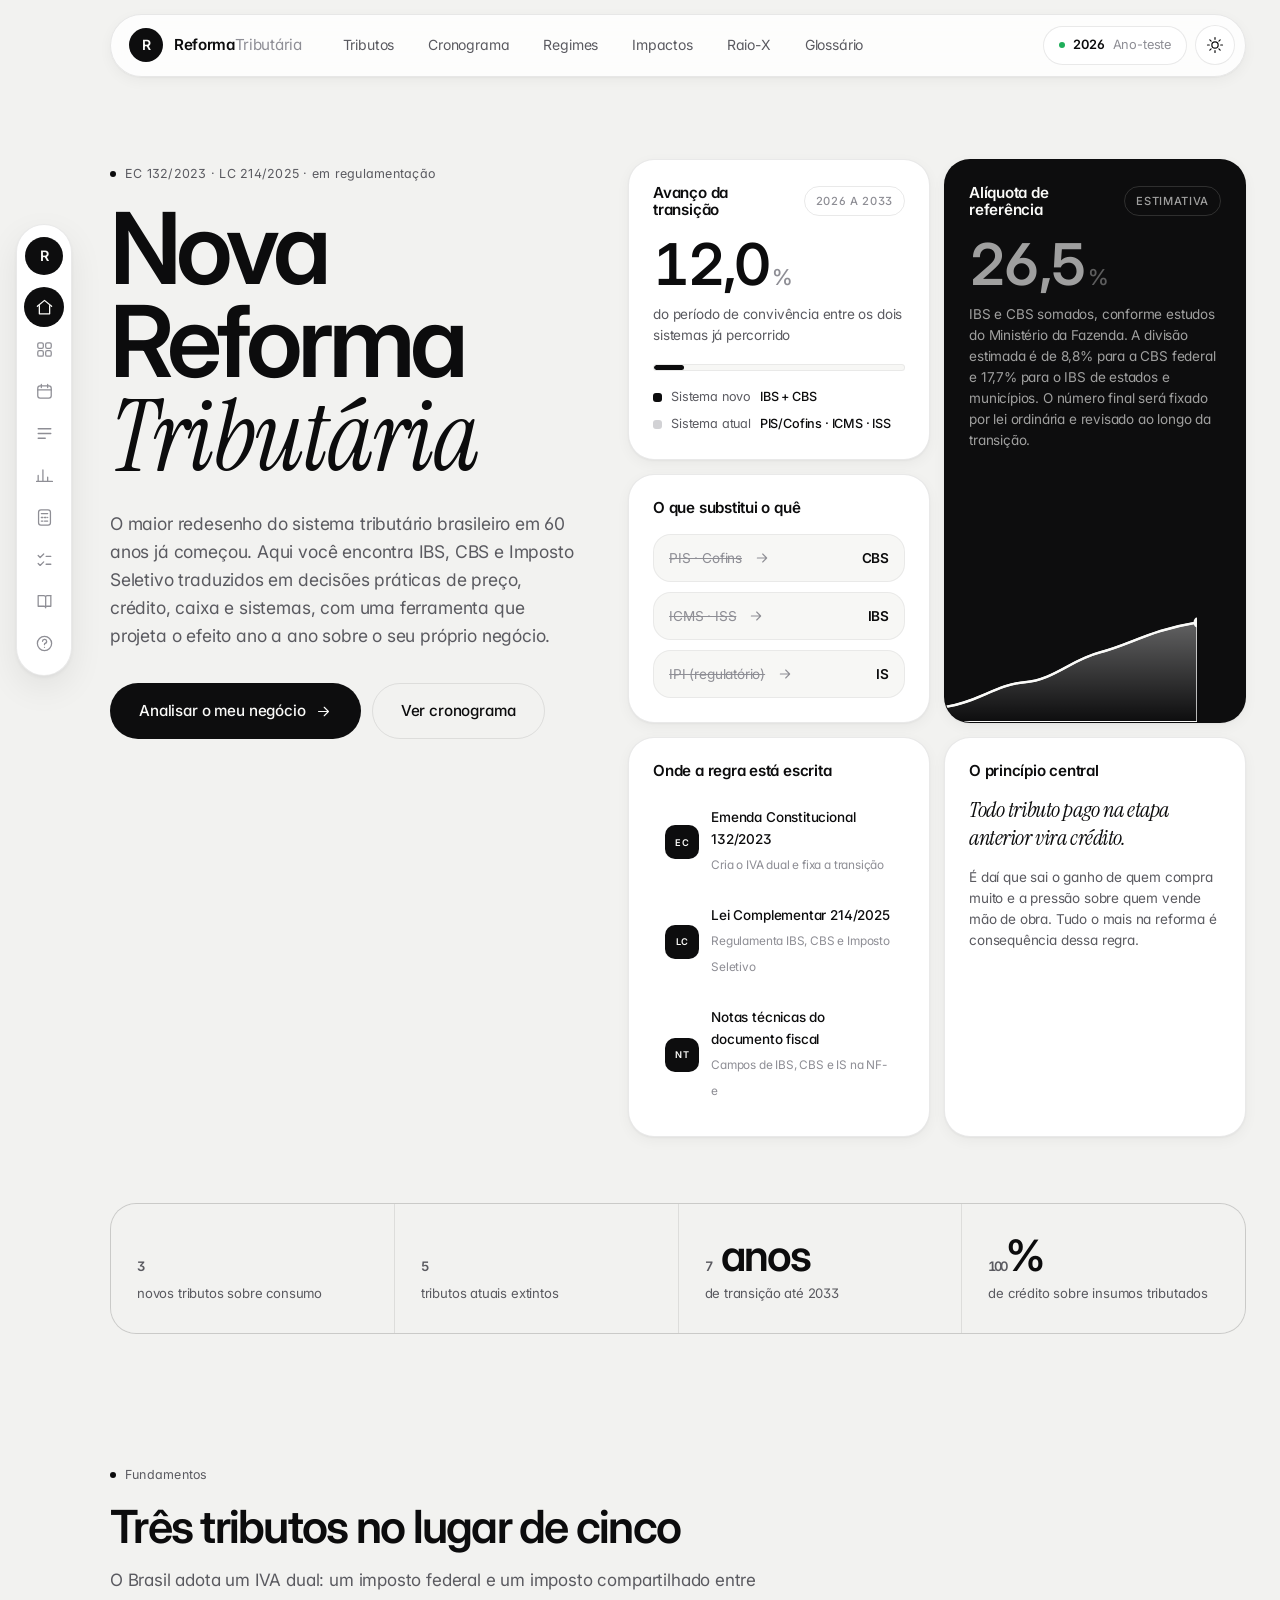
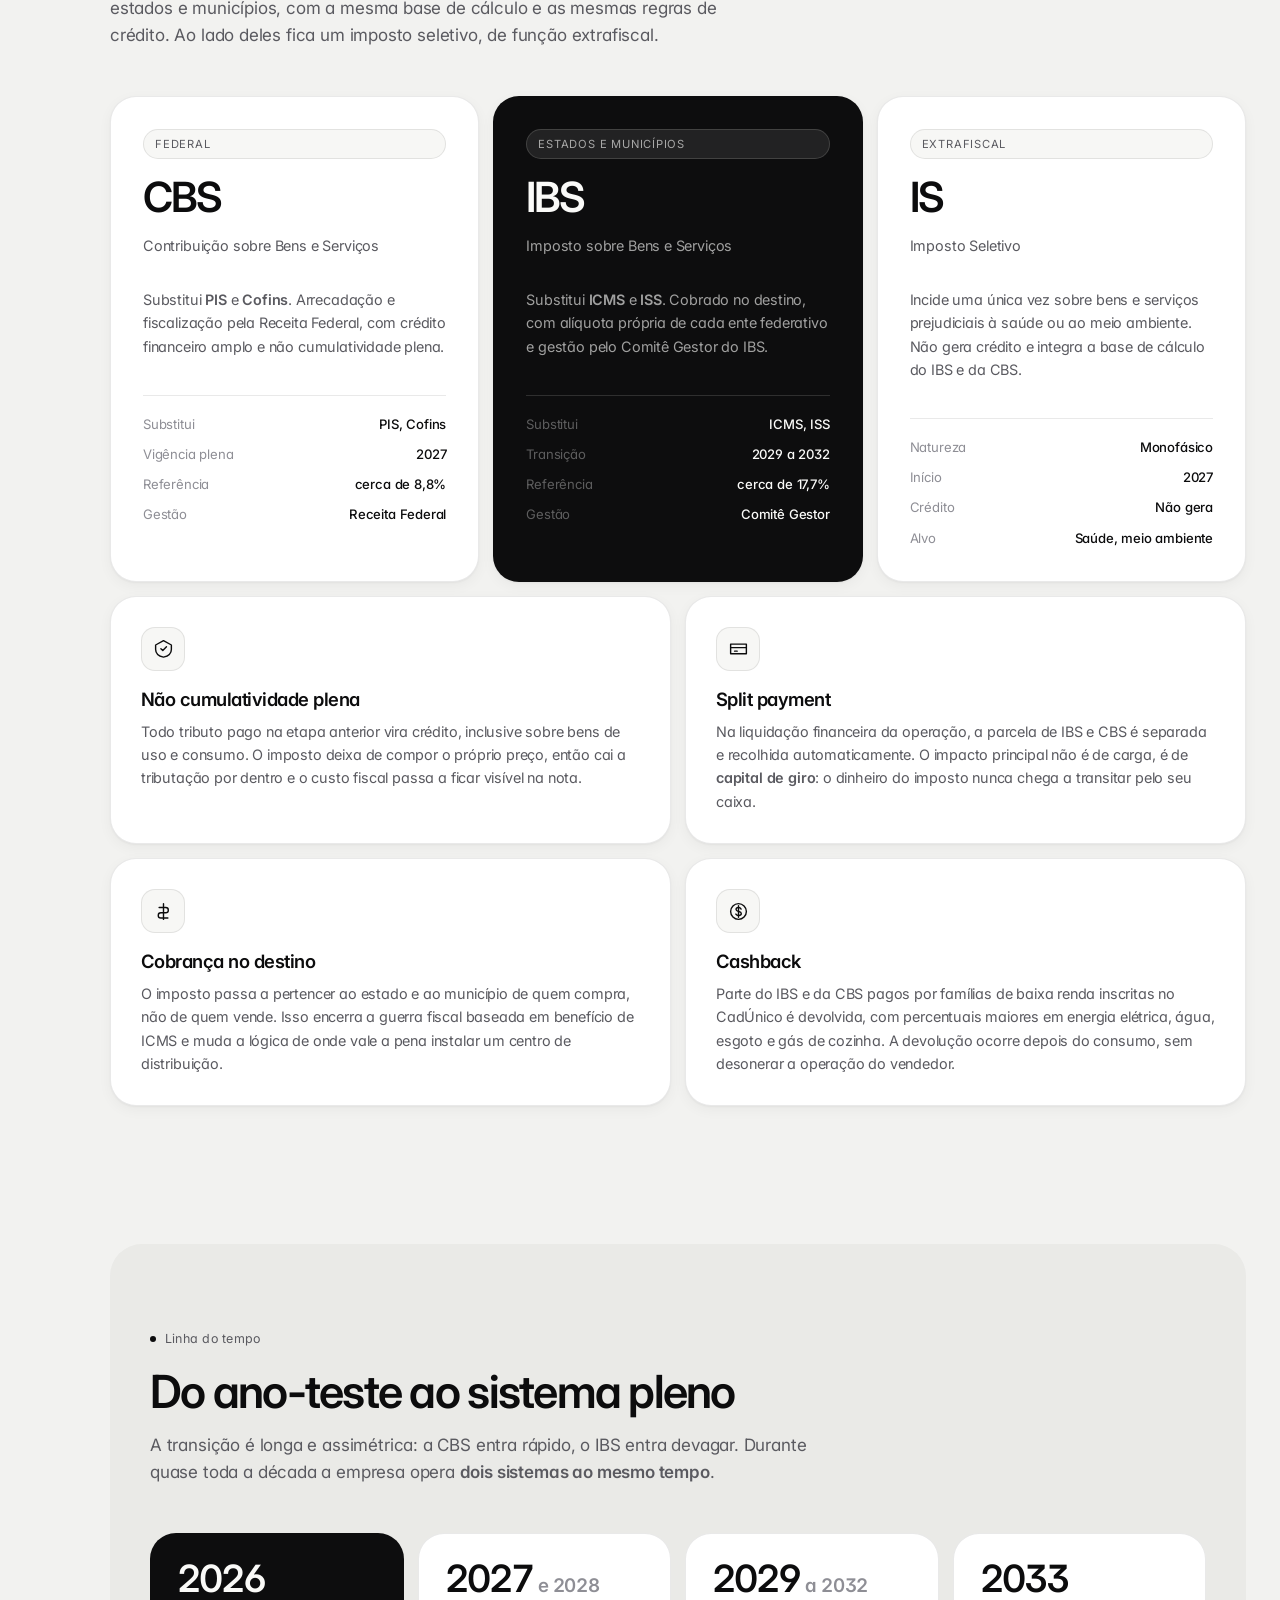
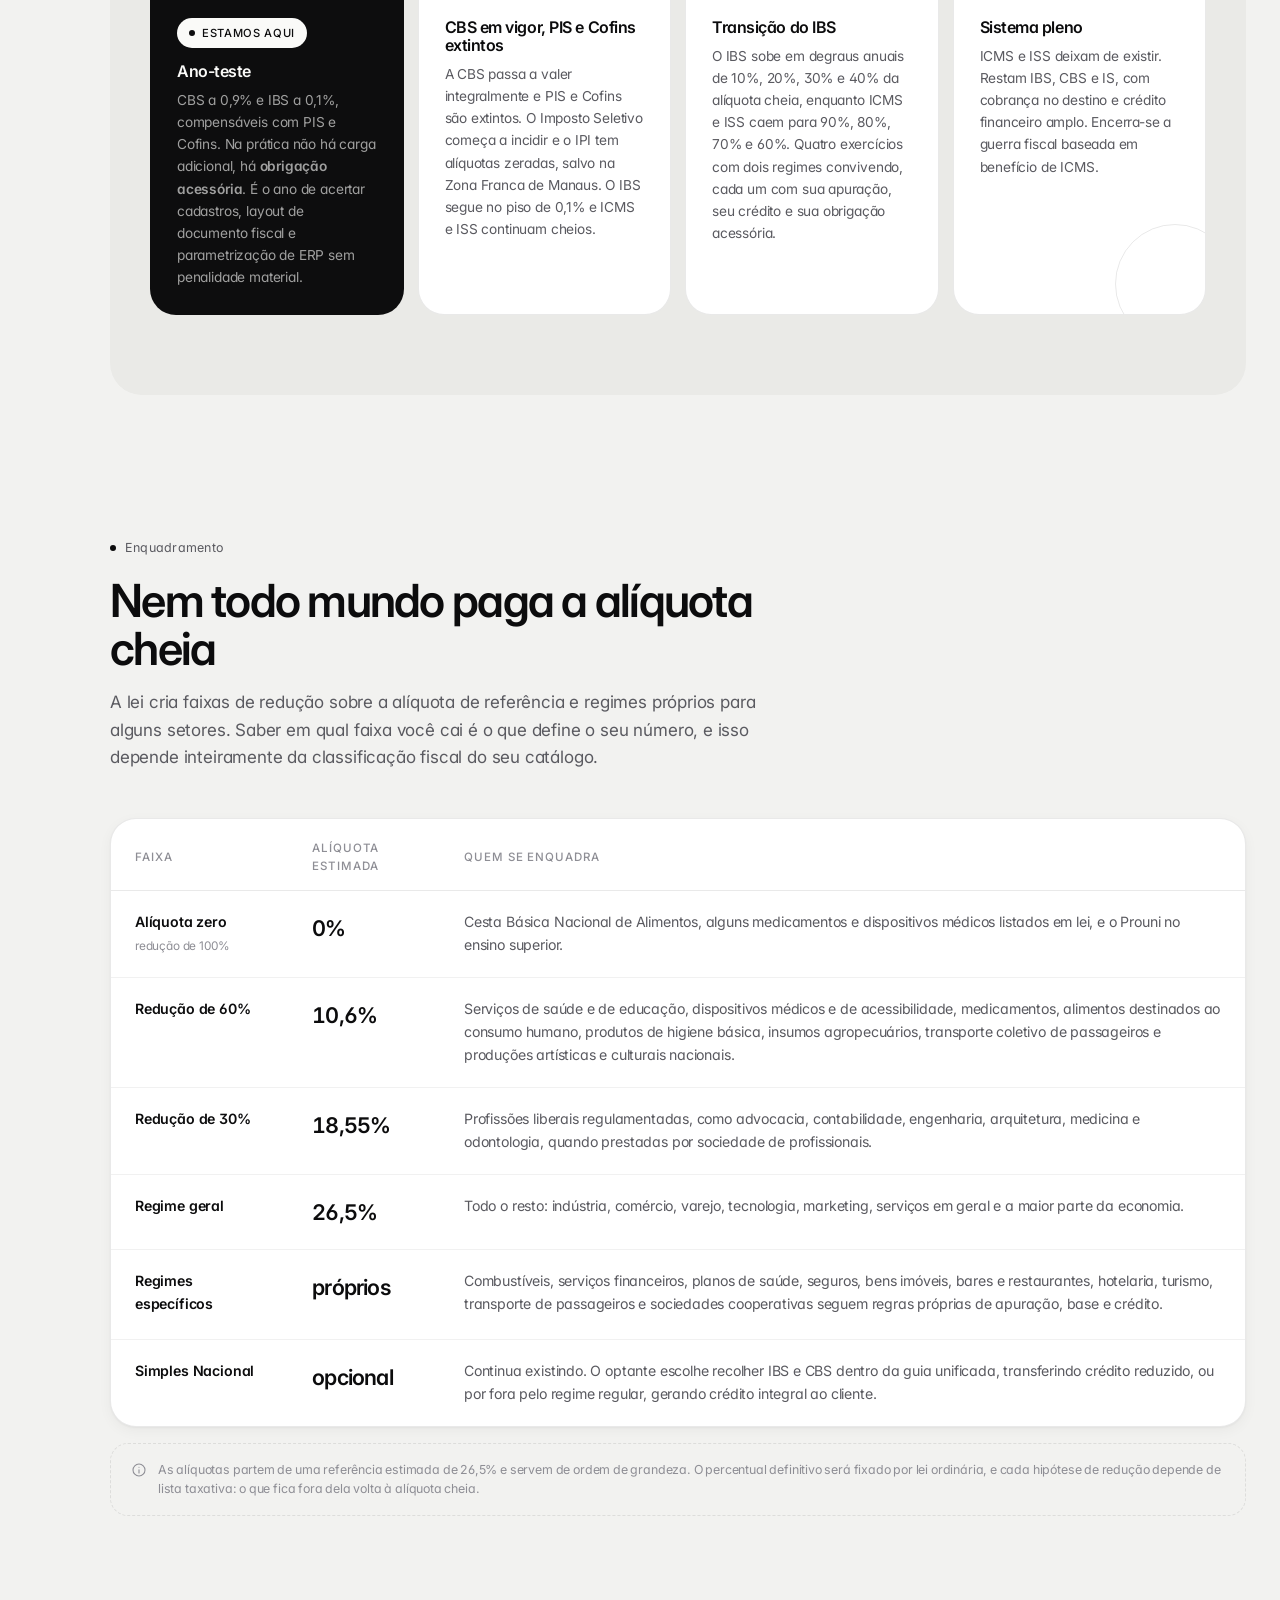
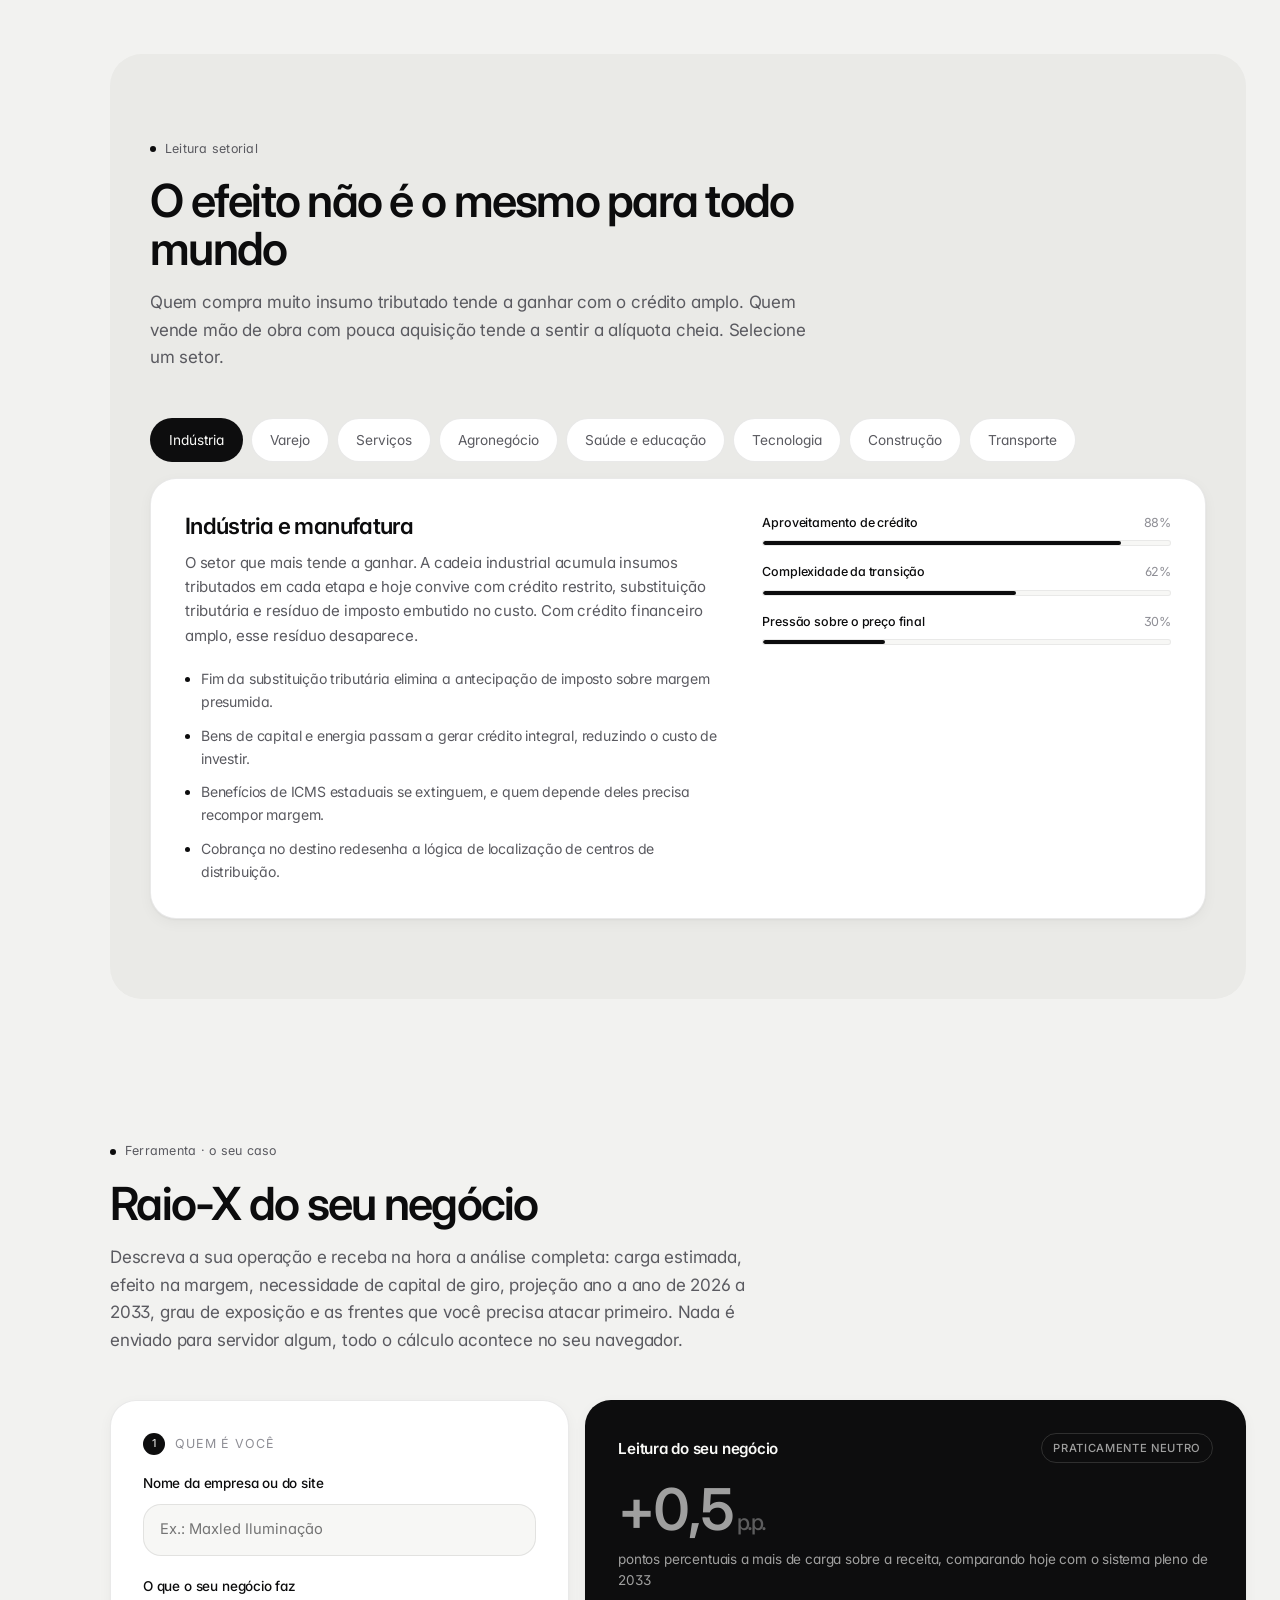
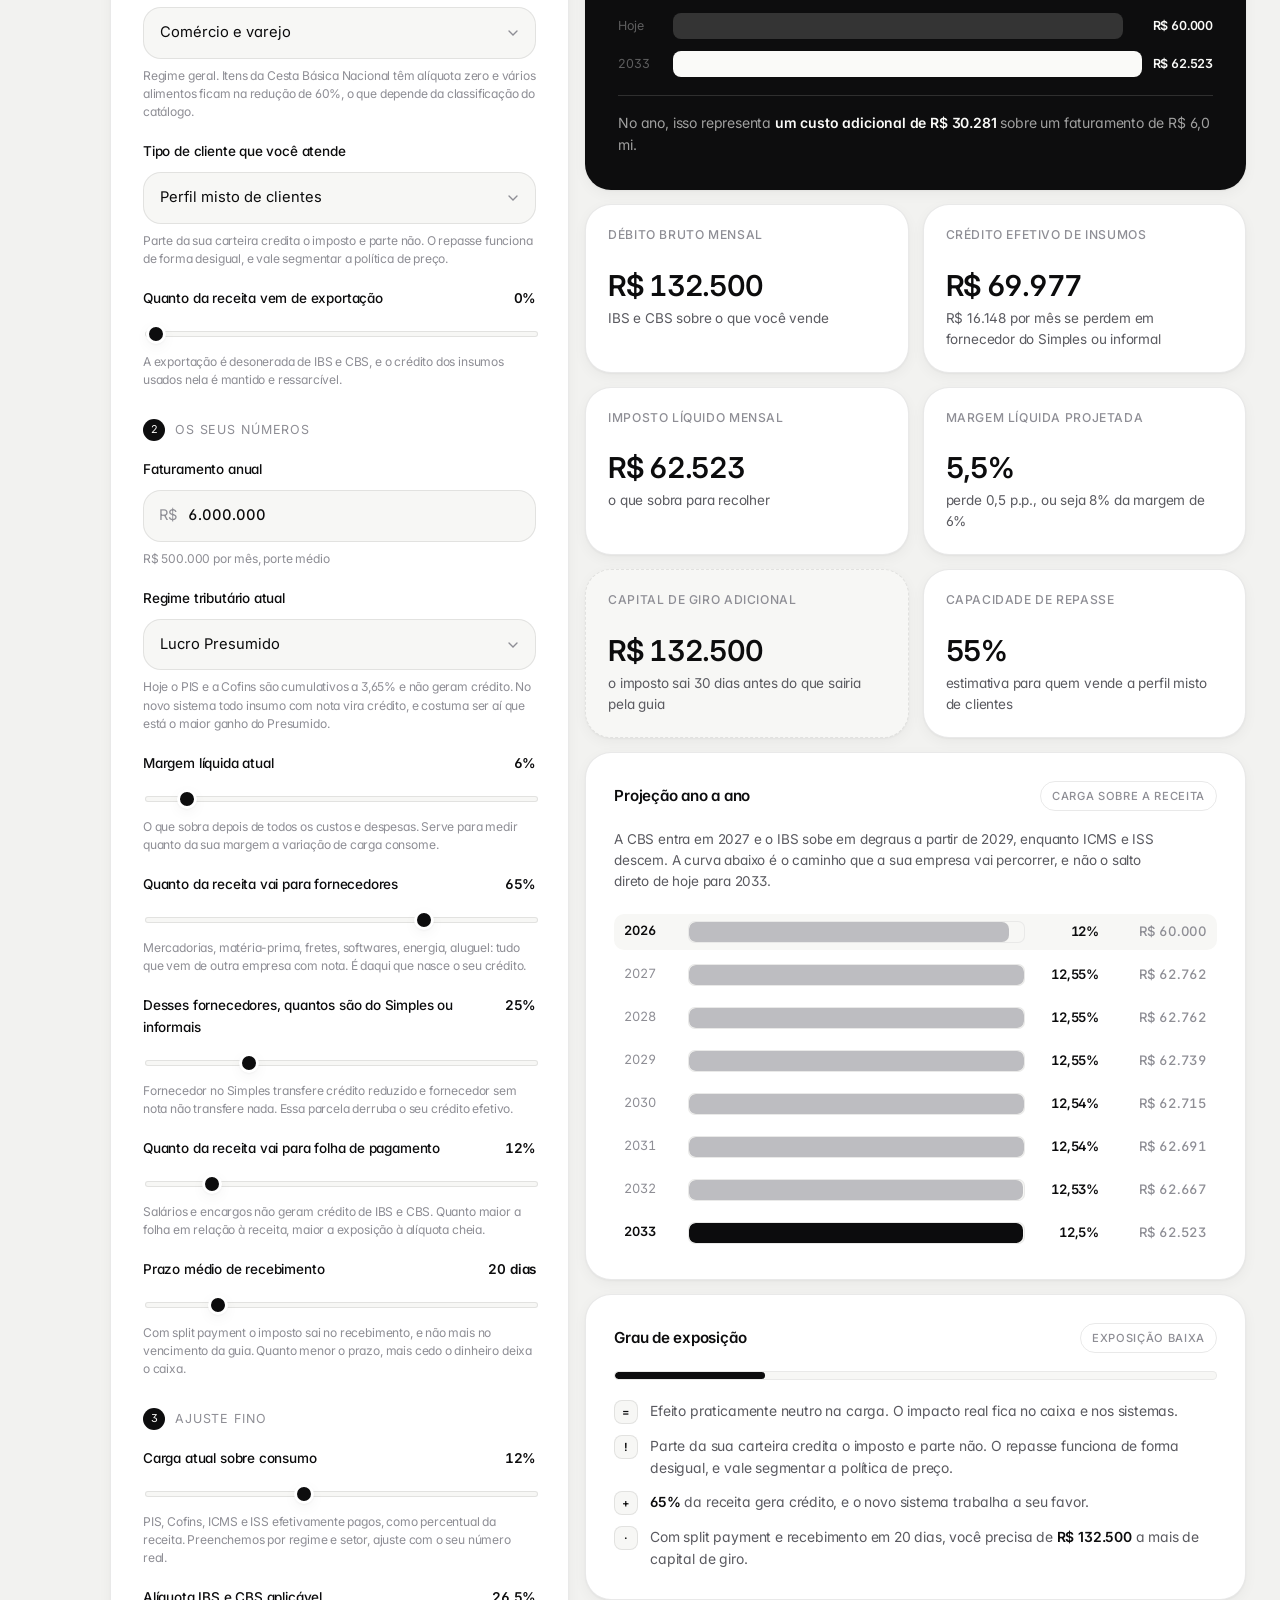
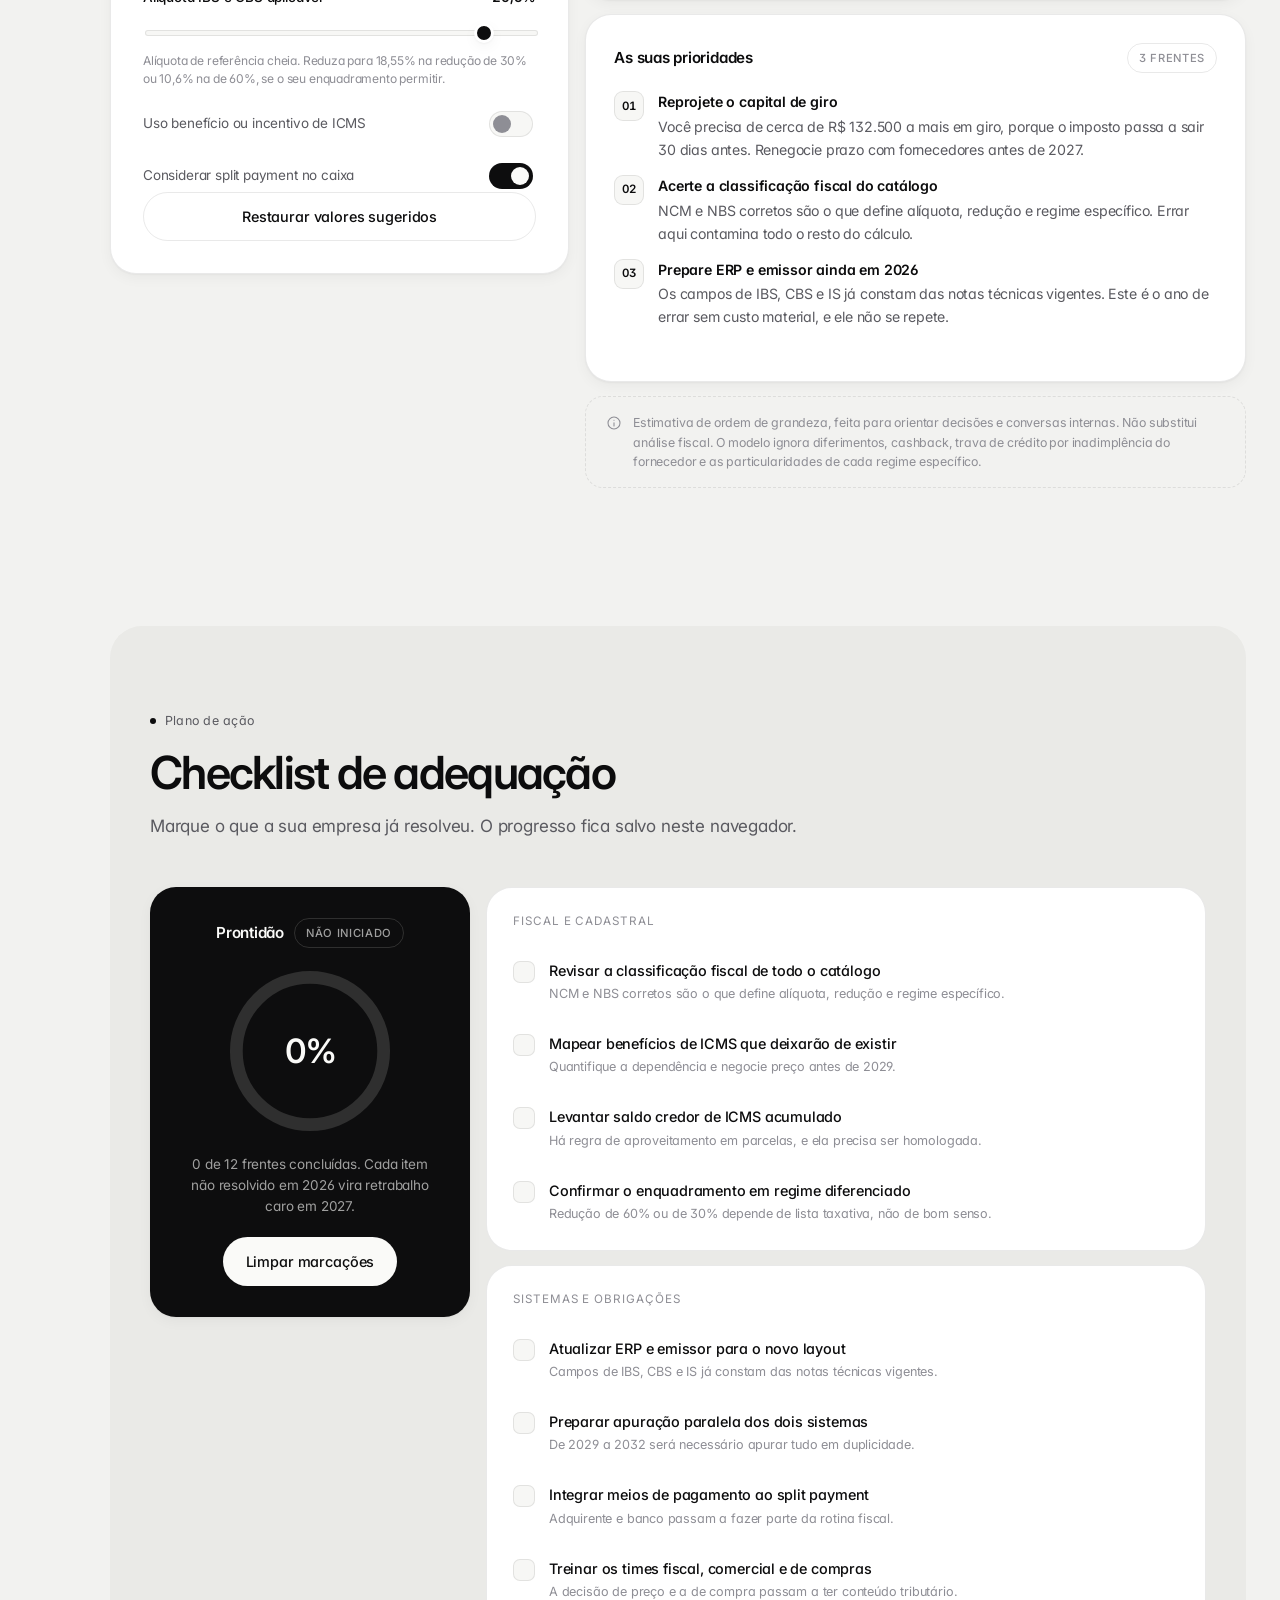
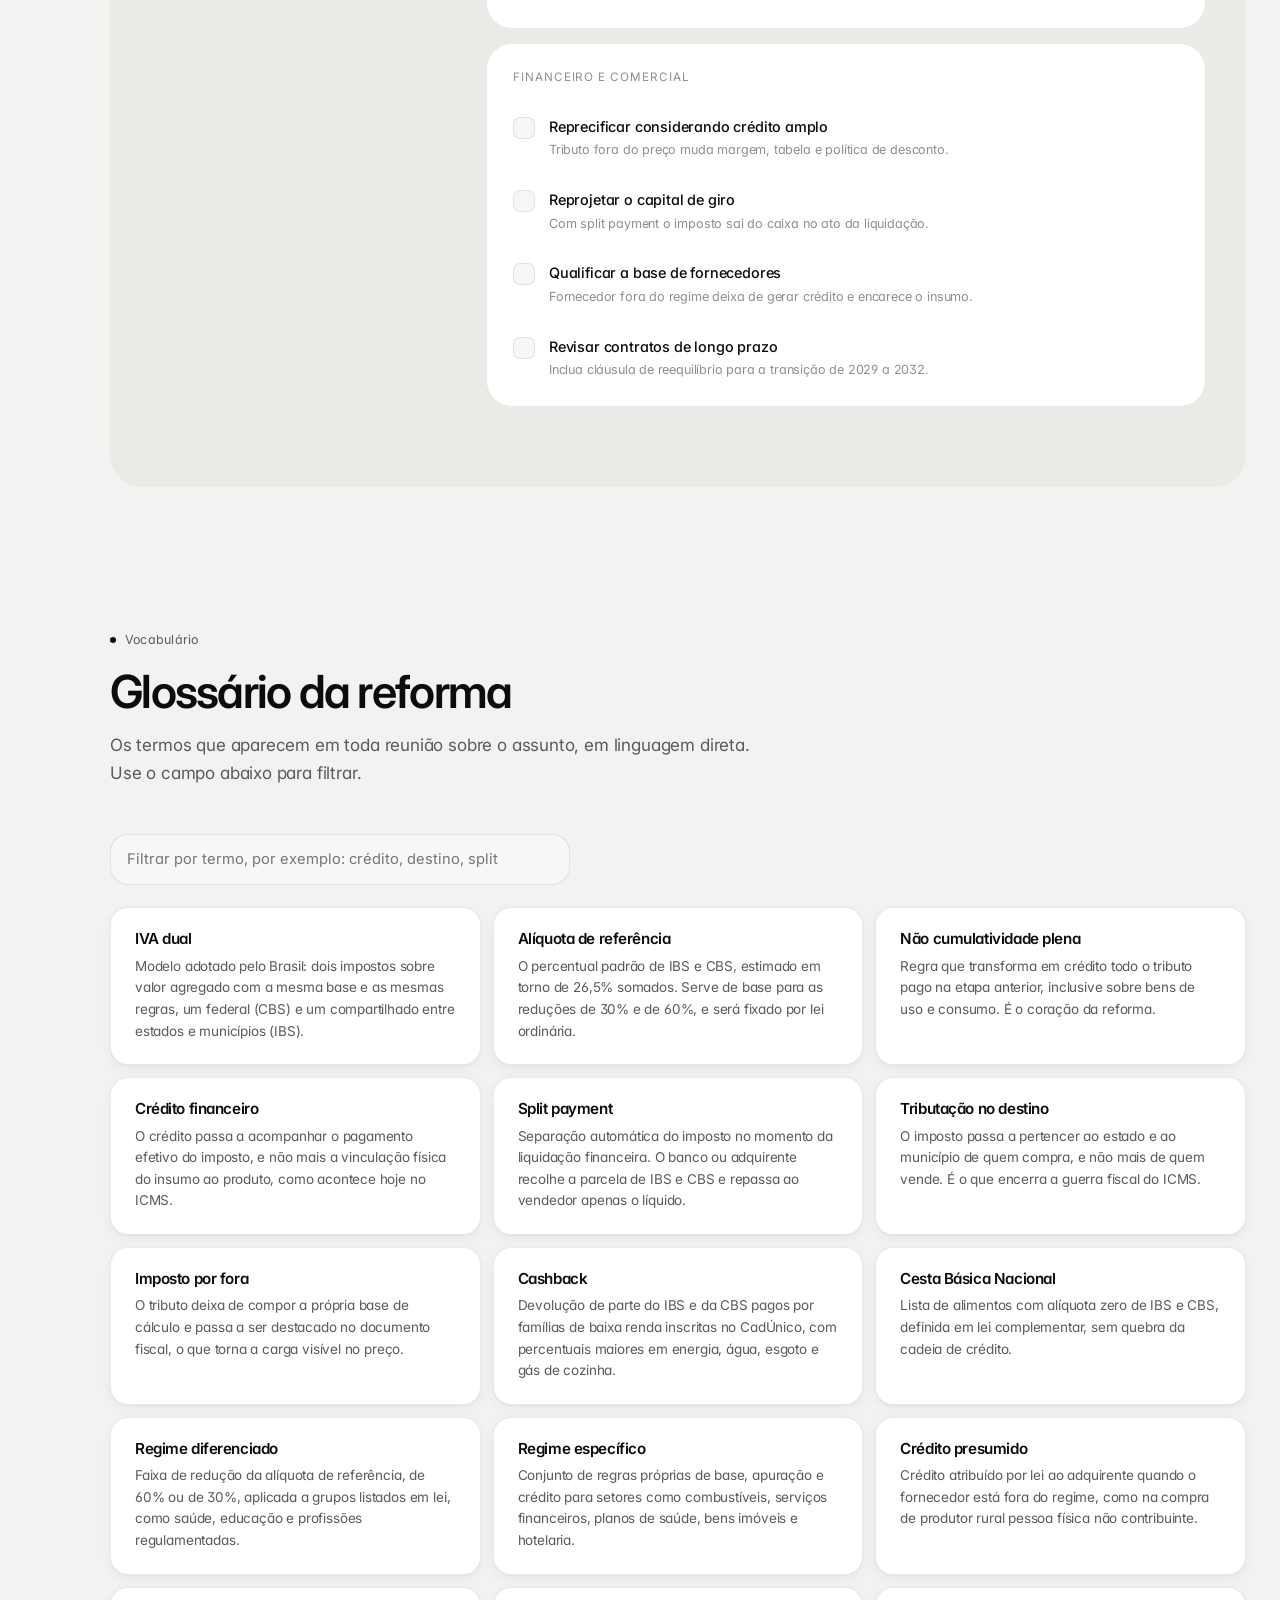
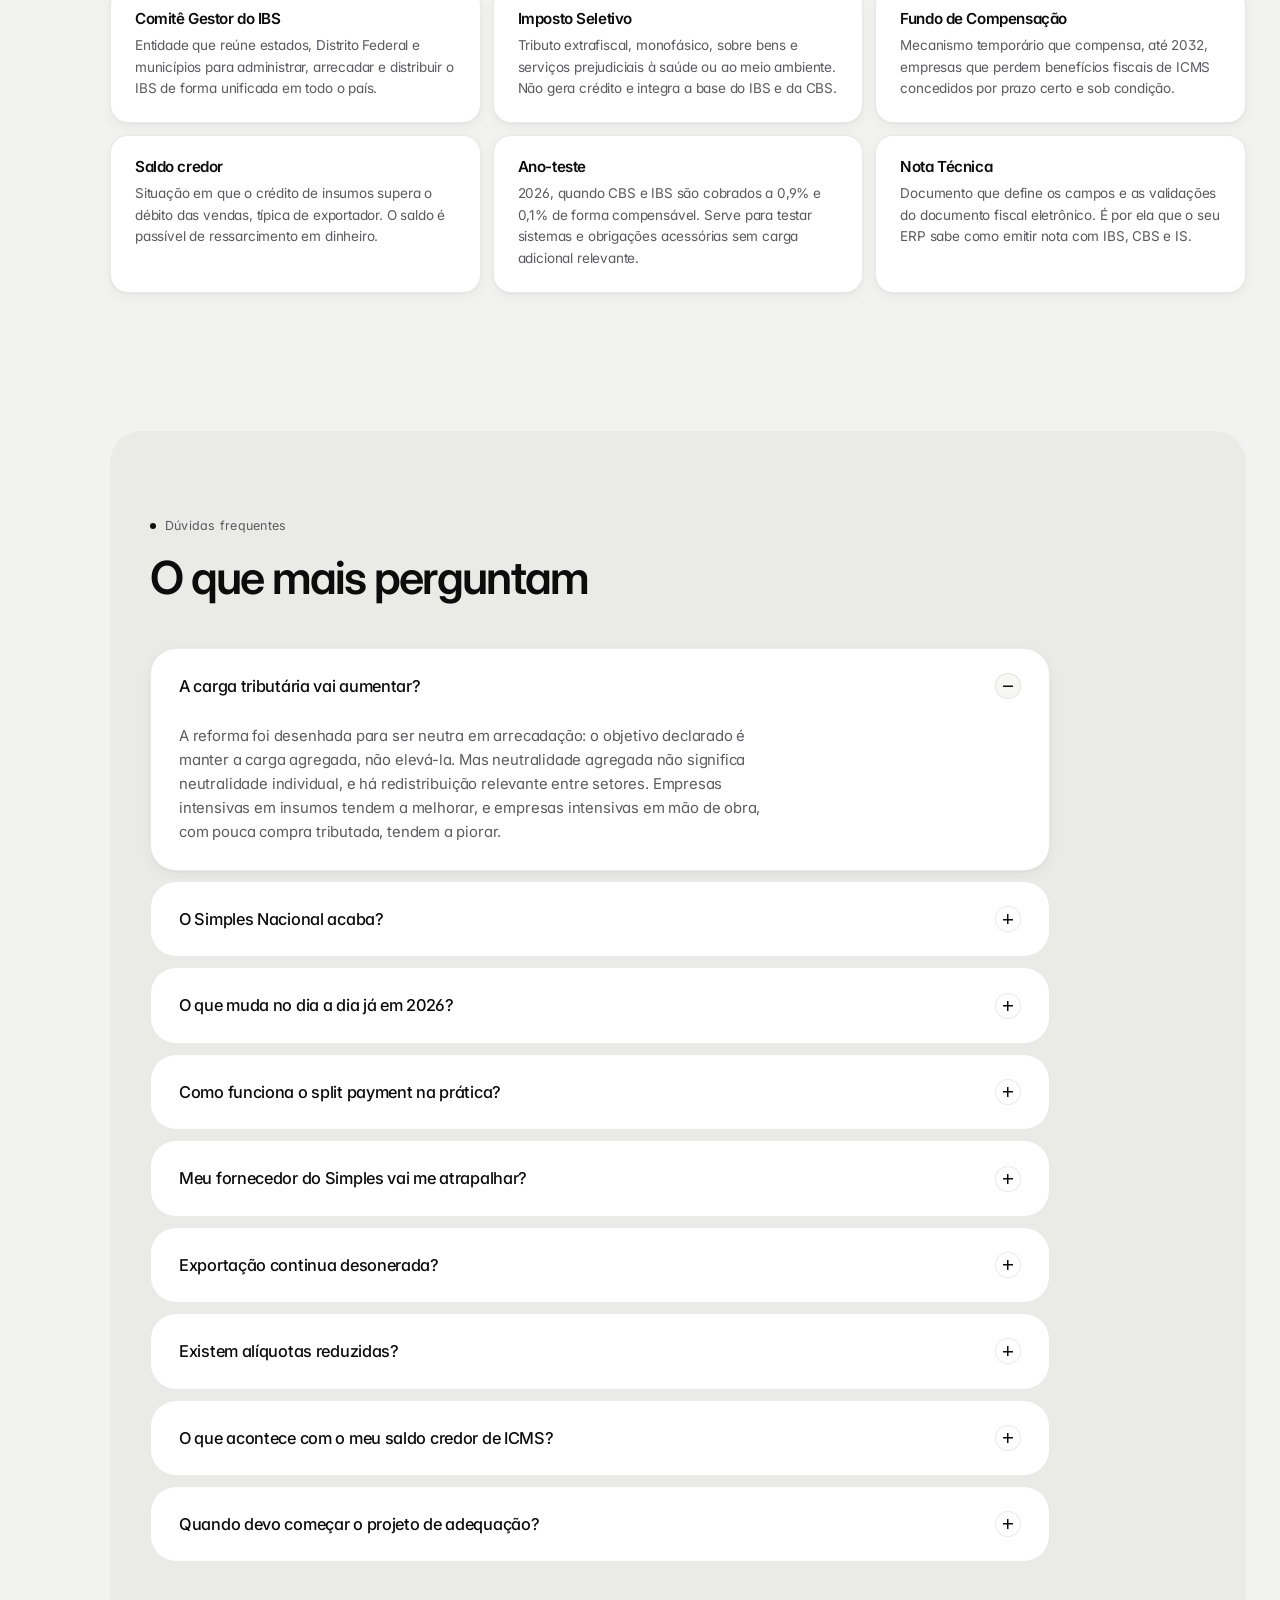
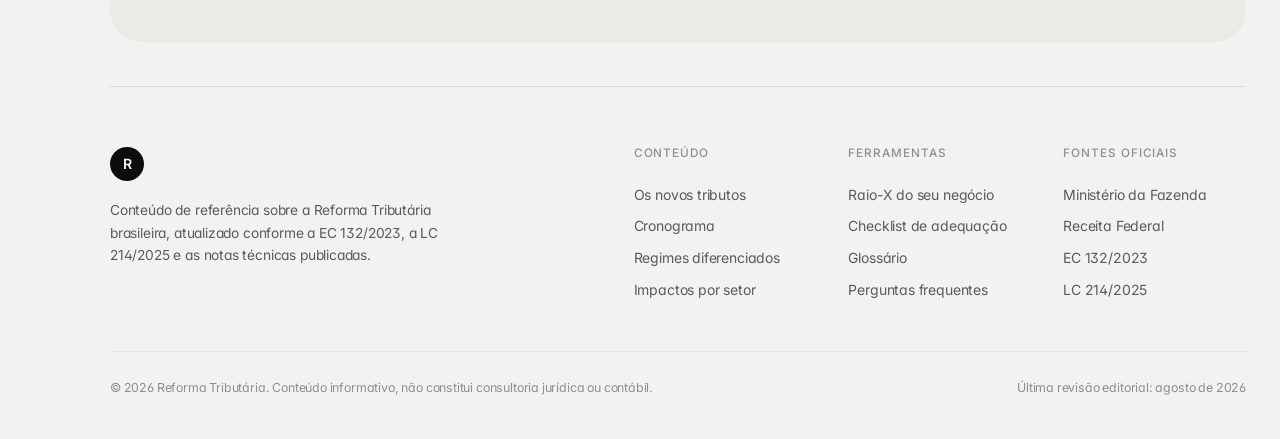
==== commit ee1cba1a: "Remove o contato, tira os travessões e amplia a análise O site passa a existir só para informar e ca" ====
--- a/index.html
+++ b/index.html
@@ -1,74 +1,63 @@
 <!doctype html>
-<html lang="pt-BR" data-theme="light">
+<html lang="pt-BR">
 <head>
 <meta charset="utf-8">
 <meta name="viewport" content="width=device-width, initial-scale=1">
-<title>Nova Reforma Tributária — IBS, CBS e Imposto Seletivo | Guia executivo</title>
-<meta name="description" content="Guia executivo da Reforma Tributária brasileira: IBS, CBS, Imposto Seletivo, cronograma de transição 2026–2033, split payment, créditos e um plano de adequação para a sua empresa.">
+<title>Nova Reforma Tributária: IBS, CBS e Imposto Seletivo | Guia executivo</title>
+<meta name="description" content="Guia completo da Reforma Tributária brasileira: IBS, CBS, Imposto Seletivo, cronograma 2026 a 2033, regimes diferenciados, split payment e um raio-X que estima o impacto no seu negócio.">
 <meta name="theme-color" content="#f2f2f0">
 <meta property="og:type" content="website">
 <meta property="og:locale" content="pt_BR">
-<meta property="og:title" content="Nova Reforma Tributária — Guia executivo">
-<meta property="og:description" content="IBS, CBS, Imposto Seletivo e o cronograma 2026–2033 explicados para quem precisa decidir.">
+<meta property="og:title" content="Nova Reforma Tributária">
+<meta property="og:description" content="IBS, CBS e Imposto Seletivo explicados, com projeção ano a ano do impacto no seu negócio.">
 <link rel="preconnect" href="https://fonts.googleapis.com">
 <link rel="preconnect" href="https://fonts.gstatic.com" crossorigin>
 <link href="https://fonts.googleapis.com/css2?family=Inter:wght@400;500;600&family=Instrument+Serif:ital@0;1&display=swap" rel="stylesheet">
 <link rel="stylesheet" href="assets/css/styles.css">
 <link rel="icon" href="data:image/svg+xml,<svg xmlns='http://www.w3.org/2000/svg' viewBox='0 0 100 100'><rect width='100' height='100' rx='28' fill='%230a0a0a'/><text y='70' x='50' text-anchor='middle' font-size='54' font-family='sans-serif' font-weight='600' fill='%23fff'>R</text></svg>">
-<script type="application/ld+json">{"@context":"https://schema.org","@type":"WebSite","name":"Nova Reforma Tributária","inLanguage":"pt-BR","description":"Guia executivo da Reforma Tributária brasileira: IBS, CBS, Imposto Seletivo, cronograma 2026–2033 e ferramentas de diagnóstico para empresas."}</script>
-<script type="application/ld+json">{"@context":"https://schema.org","@type":"FAQPage","mainEntity":[{"@type":"Question","name":"A carga tributária vai aumentar?","acceptedAnswer":{"@type":"Answer","text":"A reforma foi desenhada para ser neutra em arrecadação: o objetivo é manter a carga agregada, não elevá-la. Neutralidade agregada, porém, não é neutralidade individual — empresas intensivas em insumos tendem a melhorar, e empresas intensivas em mão de obra tendem a piorar."}},{"@type":"Question","name":"O Simples Nacional acaba com a reforma tributária?","acceptedAnswer":{"@type":"Answer","text":"Não. O Simples permanece. O optante escolhe entre recolher IBS e CBS dentro da guia unificada, transferindo crédito reduzido ao cliente, ou recolher por fora pelo regime regular, gerando crédito integral."}},{"@type":"Question","name":"O que muda no dia a dia da empresa em 2026?","acceptedAnswer":{"@type":"Answer","text":"2026 é o ano-teste: CBS a 0,9% e IBS a 0,1%, compensáveis, com efeito financeiro próximo de zero. A mudança real é de obrigação acessória — os documentos fiscais já precisam sair com os novos campos preenchidos."}},{"@type":"Question","name":"Como funciona o cashback da reforma tributária?","acceptedAnswer":{"@type":"Answer","text":"Parte do IBS e da CBS pagos por famílias de baixa renda inscritas no CadÚnico é devolvida, com percentuais maiores para energia elétrica, água, esgoto e gás de cozinha. A devolução ocorre após o consumo."}},{"@type":"Question","name":"Existem alíquotas reduzidas de IBS e CBS?","acceptedAnswer":{"@type":"Answer","text":"Sim. Redução de 60% para saúde, educação, transporte coletivo, dispositivos médicos e alimentos para consumo humano; redução de 30% para profissões liberais regulamentadas; e alíquota zero para a Cesta Básica Nacional de Alimentos."}},{"@type":"Question","name":"Quando começar o projeto de adequação à reforma?","acceptedAnswer":{"@type":"Answer","text":"O quanto antes. A janela confortável se fecha em 2027, quando a CBS passa a valer integralmente. Projetos de ERP, reclassificação de catálogo e reprecificação levam de seis a dezoito meses em empresas de médio porte."}}]}</script>
 </head>
 <body>
 
 <a class="skip" href="#conteudo">Pular para o conteúdo</a>
 
-<!-- ══════════ RAIL (barra lateral de ícones, desktop) ══════════ -->
 <aside class="rail" aria-label="Navegação rápida">
-  <a class="rail__mark" href="#inicio" aria-label="Início">
-    <span>R</span>
-  </a>
+  <a class="rail__mark" href="#inicio" aria-label="Início"><span>R</span></a>
   <nav class="rail__nav">
-    <a href="#inicio"     data-spy="inicio"     data-tip="Início"><svg viewBox="0 0 24 24"><path d="M3 10.5 12 3l9 7.5"/><path d="M5.5 9.5V20h13V9.5"/></svg></a>
-    <a href="#tributos"   data-spy="tributos"   data-tip="Os novos tributos"><svg viewBox="0 0 24 24"><rect x="3.5" y="3.5" width="7" height="7" rx="2"/><rect x="13.5" y="3.5" width="7" height="7" rx="2"/><rect x="3.5" y="13.5" width="7" height="7" rx="2"/><rect x="13.5" y="13.5" width="7" height="7" rx="2"/></svg></a>
-    <a href="#cronograma" data-spy="cronograma" data-tip="Cronograma"><svg viewBox="0 0 24 24"><rect x="3.5" y="5" width="17" height="15.5" rx="3"/><path d="M8 3v4M16 3v4M3.5 10h17"/></svg></a>
-    <a href="#impactos"   data-spy="impactos"   data-tip="Impactos por setor"><svg viewBox="0 0 24 24"><path d="M4 19.5V12M10 19.5V5M16 19.5v-5.5M22 19.5h-20"/></svg></a>
+    <a href="#inicio"      data-spy="inicio"      data-tip="Início"><svg viewBox="0 0 24 24"><path d="M3 10.5 12 3l9 7.5"/><path d="M5.5 9.5V20h13V9.5"/></svg></a>
+    <a href="#tributos"    data-spy="tributos"    data-tip="Os novos tributos"><svg viewBox="0 0 24 24"><rect x="3.5" y="3.5" width="7" height="7" rx="2"/><rect x="13.5" y="3.5" width="7" height="7" rx="2"/><rect x="3.5" y="13.5" width="7" height="7" rx="2"/><rect x="13.5" y="13.5" width="7" height="7" rx="2"/></svg></a>
+    <a href="#cronograma"  data-spy="cronograma"  data-tip="Cronograma"><svg viewBox="0 0 24 24"><rect x="3.5" y="5" width="17" height="15.5" rx="3"/><path d="M8 3v4M16 3v4M3.5 10h17"/></svg></a>
+    <a href="#regimes"     data-spy="regimes"     data-tip="Regimes diferenciados"><svg viewBox="0 0 24 24"><path d="M4 6h16M4 12h16M4 18h9"/></svg></a>
+    <a href="#impactos"    data-spy="impactos"    data-tip="Impactos por setor"><svg viewBox="0 0 24 24"><path d="M4 19.5V12M10 19.5V5M16 19.5v-5.5M22 19.5h-20"/></svg></a>
     <a href="#diagnostico" data-spy="diagnostico" data-tip="Raio-X do seu negócio"><svg viewBox="0 0 24 24"><rect x="4.5" y="2.5" width="15" height="19" rx="3"/><path d="M8 7h8M8 12h2M12 12h2M16 12h0M8 16.5h2M12 16.5h4"/></svg></a>
-    <a href="#checklist"  data-spy="checklist"  data-tip="Checklist"><svg viewBox="0 0 24 24"><path d="M4 7l2.5 2.5L11 5"/><path d="M4 17l2.5 2.5L11 15"/><path d="M14 8h6M14 18h6"/></svg></a>
-    <a href="#faq"        data-spy="faq"        data-tip="Perguntas frequentes"><svg viewBox="0 0 24 24"><circle cx="12" cy="12" r="9"/><path d="M9.5 9.3a2.6 2.6 0 1 1 3.2 2.5c-.5.2-.7.6-.7 1.1v.6"/><path d="M12 16.8h.01"/></svg></a>
+    <a href="#checklist"   data-spy="checklist"   data-tip="Checklist"><svg viewBox="0 0 24 24"><path d="M4 7l2.5 2.5L11 5"/><path d="M4 17l2.5 2.5L11 15"/><path d="M14 8h6M14 18h6"/></svg></a>
+    <a href="#glossario"   data-spy="glossario"   data-tip="Glossário"><svg viewBox="0 0 24 24"><path d="M4 4.5h7a2.5 2.5 0 0 1 2.5 2.5v13a2 2 0 0 0-2-2H4z"/><path d="M20 4.5h-4.5a2.5 2.5 0 0 0-2 1"/><path d="M20 4.5v13.5h-5.5"/></svg></a>
+    <a href="#faq"         data-spy="faq"         data-tip="Perguntas frequentes"><svg viewBox="0 0 24 24"><circle cx="12" cy="12" r="9"/><path d="M9.5 9.3a2.6 2.6 0 1 1 3.2 2.5c-.5.2-.7.6-.7 1.1v.6"/><path d="M12 16.8h.01"/></svg></a>
   </nav>
-  <a class="rail__cta" href="#contato" data-tip="Falar com especialista">
-    <svg viewBox="0 0 24 24"><path d="M4 6.5h16v11H8l-4 3.5z"/></svg>
-  </a>
 </aside>
 
 <div class="shell">
 
-  <!-- ══════════ TOPO ══════════ -->
   <header class="topbar">
     <a class="brand" href="#inicio">
       <span class="brand__mark">R</span>
       <span class="brand__txt">Reforma<span>Tributária</span></span>
     </a>
-
     <nav class="topnav" aria-label="Navegação principal">
       <a href="#tributos">Tributos</a>
       <a href="#cronograma">Cronograma</a>
+      <a href="#regimes">Regimes</a>
       <a href="#impactos">Impactos</a>
       <a href="#diagnostico">Raio-X</a>
-      <a href="#faq">Dúvidas</a>
+      <a href="#glossario">Glossário</a>
     </nav>
-
     <div class="topbar__tools">
       <div class="pill pill--status" title="Estágio atual da reforma">
-        <span class="dot"></span>
-        <span class="pill__k">2026</span>
-        <span class="pill__v">Ano-teste</span>
+        <span class="dot"></span><span class="pill__k">2026</span><span class="pill__v">Ano-teste</span>
       </div>
       <button class="icon-btn" id="themeToggle" type="button" aria-label="Alternar tema claro e escuro">
         <svg class="i-sun" viewBox="0 0 24 24"><circle cx="12" cy="12" r="4.2"/><path d="M12 2v2.4M12 19.6V22M22 12h-2.4M4.4 12H2M18.9 5.1l-1.7 1.7M6.8 17.2l-1.7 1.7M18.9 18.9l-1.7-1.7M6.8 6.8 5.1 5.1"/></svg>
         <svg class="i-moon" viewBox="0 0 24 24"><path d="M20 14.2A8.4 8.4 0 0 1 9.8 4a8.4 8.4 0 1 0 10.2 10.2z"/></svg>
       </button>
-      <a class="btn btn--dark topbar__cta" href="#contato">Diagnóstico gratuito</a>
       <button class="icon-btn burger" id="burger" type="button" aria-label="Abrir menu" aria-expanded="false">
         <svg viewBox="0 0 24 24"><path d="M4 7h16M4 12h16M4 17h16"/></svg>
       </button>
@@ -77,12 +66,13 @@
 
   <div class="mobilenav" id="mobilenav" hidden>
     <a href="#tributos">Os novos tributos</a>
-    <a href="#cronograma">Cronograma 2026–2033</a>
+    <a href="#cronograma">Cronograma 2026 a 2033</a>
+    <a href="#regimes">Regimes diferenciados</a>
     <a href="#impactos">Impactos por setor</a>
     <a href="#diagnostico">Raio-X do seu negócio</a>
     <a href="#checklist">Checklist de adequação</a>
+    <a href="#glossario">Glossário</a>
     <a href="#faq">Perguntas frequentes</a>
-    <a class="btn btn--dark" href="#contato">Diagnóstico gratuito</a>
   </div>
 
   <main id="conteudo">
@@ -91,32 +81,25 @@
   <section class="hero" id="inicio">
     <div class="hero__head">
       <p class="eyebrow"><span class="dot"></span> EC 132/2023 · LC 214/2025 · em regulamentação</p>
-      <h1 class="display">
-        Nova Reforma<br>
-        <em>Tributária</em>
-      </h1>
+      <h1 class="display">Nova Reforma<br><em>Tributária</em></h1>
       <p class="lede">
         O maior redesenho do sistema tributário brasileiro em 60 anos já começou.
-        Traduzimos IBS, CBS e Imposto Seletivo em decisões práticas — preço, crédito,
-        caixa e sistemas — antes que o custo da adequação vire prejuízo.
+        Aqui você encontra IBS, CBS e Imposto Seletivo traduzidos em decisões práticas
+        de preço, crédito, caixa e sistemas, com uma ferramenta que projeta o efeito
+        ano a ano sobre o seu próprio negócio.
       </p>
       <div class="hero__actions">
-        <a class="btn btn--dark btn--lg" href="#contato">
-          Agendar diagnóstico
+        <a class="btn btn--dark btn--lg" href="#diagnostico">
+          Analisar o meu negócio
           <svg viewBox="0 0 24 24"><path d="M5 12h13M13 6l6 6-6 6"/></svg>
         </a>
         <a class="btn btn--ghost btn--lg" href="#cronograma">Ver cronograma</a>
       </div>
     </div>
 
-    <!-- bento -->
     <div class="bento">
-
       <article class="card card--progress">
-        <header class="card__head">
-          <h2>Avanço da transição</h2>
-          <span class="tag">2026 → 2033</span>
-        </header>
+        <header class="card__head"><h2>Avanço da transição</h2><span class="tag">2026 a 2033</span></header>
         <p class="metric"><span data-count="12" data-decimals="1">0,0</span><small>%</small></p>
         <p class="metric__sub">do período de convivência entre os dois sistemas já percorrido</p>
         <div class="track"><i style="--w:12%"></i></div>
@@ -127,17 +110,14 @@
       </article>
 
       <article class="card card--dark card--chart">
-        <header class="card__head">
-          <h2>Alíquota de referência</h2>
-          <span class="tag tag--inv">estimativa</span>
-        </header>
+        <header class="card__head"><h2>Alíquota de referência</h2><span class="tag tag--inv">estimativa</span></header>
         <p class="metric metric--inv"><span data-count="26.5" data-decimals="1">0,0</span><small>%</small></p>
-        <p class="metric__sub">IBS + CBS somados, conforme estudos do Ministério da Fazenda. O número
-          final será fixado por lei ordinária e revisado ao longo da transição.</p>
+        <p class="metric__sub">IBS e CBS somados, conforme estudos do Ministério da Fazenda.
+          A divisão estimada é de 8,8% para a CBS federal e 17,7% para o IBS de estados e
+          municípios. O número final será fixado por lei ordinária e revisado ao longo da transição.</p>
         <svg class="spark" viewBox="0 0 300 90" preserveAspectRatio="none" aria-hidden="true">
           <defs><linearGradient id="g1" x1="0" y1="0" x2="0" y2="1">
-            <stop offset="0" stop-color="#fff" stop-opacity=".35"/>
-            <stop offset="1" stop-color="#fff" stop-opacity="0"/>
+            <stop offset="0" stop-color="#fff" stop-opacity=".35"/><stop offset="1" stop-color="#fff" stop-opacity="0"/>
           </linearGradient></defs>
           <path class="spark__area" d="M0,78 C40,74 60,60 95,58 C130,56 150,40 185,34 C220,28 245,16 300,10 L300,90 L0,90 Z" fill="url(#g1)"/>
           <path class="spark__line" d="M0,78 C40,74 60,60 95,58 C130,56 150,40 185,34 C220,28 245,16 300,10"/>
@@ -155,31 +135,23 @@
       </article>
 
       <article class="card card--files">
-        <header class="card__head"><h2>Material de apoio</h2>
-          <button class="round-btn" type="button" aria-label="Ver todos os materiais">
-            <svg viewBox="0 0 24 24"><path d="M12 5v14M5 12h14"/></svg>
-          </button>
-        </header>
+        <header class="card__head"><h2>Onde a regra está escrita</h2></header>
         <ul class="files">
-          <li><span class="file-ic">PDF</span><div><b>Guia executivo da reforma</b><small>2,4 MB · 38 páginas</small></div></li>
-          <li><span class="file-ic">XLS</span><div><b>Planilha de impacto por CFOP</b><small>860 KB</small></div></li>
-          <li><span class="file-ic">DOC</span><div><b>Modelo de plano de adequação</b><small>1,1 MB</small></div></li>
+          <li><span class="file-ic">EC</span><div><b>Emenda Constitucional 132/2023</b><small>Cria o IVA dual e fixa a transição</small></div></li>
+          <li><span class="file-ic">LC</span><div><b>Lei Complementar 214/2025</b><small>Regulamenta IBS, CBS e Imposto Seletivo</small></div></li>
+          <li><span class="file-ic">NT</span><div><b>Notas técnicas do documento fiscal</b><small>Campos de IBS, CBS e IS na NF-e</small></div></li>
         </ul>
       </article>
 
       <article class="card card--team">
-        <header class="card__head"><h2>Quem conduz</h2></header>
-        <div class="avatars" aria-hidden="true">
-          <span>MA</span><span>RC</span><span>LF</span><span>PS</span><span class="avatars__more">+9</span>
-        </div>
-        <p class="metric__sub">Time multidisciplinar de tributaristas, contadores e engenheiros de
-          sistemas fiscais acompanhando cada nota técnica publicada.</p>
-      </article>
-
-    </div>
-  </section>
-
-  <!-- ══════════ FAIXA DE NÚMEROS ══════════ -->
+        <header class="card__head"><h2>O princípio central</h2></header>
+        <p class="big-quote">Todo tributo pago na etapa anterior vira crédito.</p>
+        <p class="metric__sub">É daí que sai o ganho de quem compra muito e a pressão sobre
+          quem vende mão de obra. Tudo o mais na reforma é consequência dessa regra.</p>
+      </article>
+    </div>
+  </section>
+
   <section class="strip" aria-label="Números da reforma">
     <div><b><span data-count="3">0</span></b><span>novos tributos sobre consumo</span></div>
     <div><b><span data-count="5">0</span></b><span>tributos atuais extintos</span></div>
@@ -195,7 +167,7 @@
       <p class="section__lede">
         O Brasil adota um IVA dual: um imposto federal e um imposto compartilhado entre
         estados e municípios, com a mesma base de cálculo e as mesmas regras de crédito.
-        Ao lado deles, um imposto seletivo com função extrafiscal.
+        Ao lado deles fica um imposto seletivo, de função extrafiscal.
       </p>
     </header>
 
@@ -209,6 +181,7 @@
         <dl class="specs">
           <div><dt>Substitui</dt><dd>PIS, Cofins</dd></div>
           <div><dt>Vigência plena</dt><dd>2027</dd></div>
+          <div><dt>Referência</dt><dd>cerca de 8,8%</dd></div>
           <div><dt>Gestão</dt><dd>Receita Federal</dd></div>
         </dl>
       </article>
@@ -218,10 +191,11 @@
         <h3>IBS</h3>
         <p class="card__sub">Imposto sobre Bens e Serviços</p>
         <p>Substitui <b>ICMS</b> e <b>ISS</b>. Cobrado no destino, com alíquota própria de cada
-          ente e gestão pelo Comitê Gestor do IBS.</p>
+          ente federativo e gestão pelo Comitê Gestor do IBS.</p>
         <dl class="specs">
           <div><dt>Substitui</dt><dd>ICMS, ISS</dd></div>
-          <div><dt>Transição</dt><dd>2029 – 2032</dd></div>
+          <div><dt>Transição</dt><dd>2029 a 2032</dd></div>
+          <div><dt>Referência</dt><dd>cerca de 17,7%</dd></div>
           <div><dt>Gestão</dt><dd>Comitê Gestor</dd></div>
         </dl>
       </article>
@@ -231,11 +205,12 @@
         <h3>IS</h3>
         <p class="card__sub">Imposto Seletivo</p>
         <p>Incide uma única vez sobre bens e serviços prejudiciais à saúde ou ao meio
-          ambiente. Não gera crédito e integra a base do IBS e da CBS.</p>
+          ambiente. Não gera crédito e integra a base de cálculo do IBS e da CBS.</p>
         <dl class="specs">
           <div><dt>Natureza</dt><dd>Monofásico</dd></div>
           <div><dt>Início</dt><dd>2027</dd></div>
           <div><dt>Crédito</dt><dd>Não gera</dd></div>
+          <div><dt>Alvo</dt><dd>Saúde, meio ambiente</dd></div>
         </dl>
       </article>
     </div>
@@ -245,15 +220,29 @@
         <div class="note__ic"><svg viewBox="0 0 24 24"><path d="M12 3 3 8v5c0 5 3.8 7.6 9 8.9 5.2-1.3 9-3.9 9-8.9V8z"/><path d="M9 12.2l2.2 2.2L15.4 10"/></svg></div>
         <h3>Não cumulatividade plena</h3>
         <p>Todo tributo pago na etapa anterior vira crédito, inclusive sobre bens de uso e
-          consumo. O imposto deixa de compor o próprio preço — cai a tributação “por dentro”
-          e o custo fiscal passa a ser visível na nota.</p>
+          consumo. O imposto deixa de compor o próprio preço, então cai a tributação por
+          dentro e o custo fiscal passa a ficar visível na nota.</p>
       </article>
       <article class="card card--note">
         <div class="note__ic"><svg viewBox="0 0 24 24"><path d="M3 7h18v11H3z"/><path d="M3 11h18"/><path d="M7.5 15h3"/></svg></div>
         <h3>Split payment</h3>
         <p>Na liquidação financeira da operação, a parcela de IBS e CBS é separada e recolhida
-          automaticamente. O impacto real não é de carga: é de <b>capital de giro</b> — o dinheiro
-          do imposto nunca chega a transitar pelo seu caixa.</p>
+          automaticamente. O impacto principal não é de carga, é de <b>capital de giro</b>:
+          o dinheiro do imposto nunca chega a transitar pelo seu caixa.</p>
+      </article>
+      <article class="card card--note">
+        <div class="note__ic"><svg viewBox="0 0 24 24"><path d="M12 3v18M7 7.5h7.5a3 3 0 0 1 0 6H9a3 3 0 0 0 0 6h8"/></svg></div>
+        <h3>Cobrança no destino</h3>
+        <p>O imposto passa a pertencer ao estado e ao município de quem compra, não de quem
+          vende. Isso encerra a guerra fiscal baseada em benefício de ICMS e muda a lógica de
+          onde vale a pena instalar um centro de distribuição.</p>
+      </article>
+      <article class="card card--note">
+        <div class="note__ic"><svg viewBox="0 0 24 24"><circle cx="12" cy="12" r="9"/><path d="M15 9.2a3.4 3.4 0 0 0-3-1.7c-1.7 0-2.8 1-2.8 2.2 0 3 6 1.6 6 4.6 0 1.3-1.2 2.2-3.2 2.2a3.5 3.5 0 0 1-3-1.6"/><path d="M12 5.5v13"/></svg></div>
+        <h3>Cashback</h3>
+        <p>Parte do IBS e da CBS pagos por famílias de baixa renda inscritas no CadÚnico é
+          devolvida, com percentuais maiores em energia elétrica, água, esgoto e gás de
+          cozinha. A devolução ocorre depois do consumo, sem desonerar a operação do vendedor.</p>
       </article>
     </div>
   </section>
@@ -275,26 +264,27 @@
         <div class="tl__body">
           <span class="tag tag--live"><span class="dot"></span> estamos aqui</span>
           <h3>Ano-teste</h3>
-          <p>CBS a 0,9% e IBS a 0,1%, compensáveis com PIS/Cofins. Na prática, não há carga
-            adicional — há <b>obrigação acessória</b>. É o ano de acertar cadastros, layout de
+          <p>CBS a 0,9% e IBS a 0,1%, compensáveis com PIS e Cofins. Na prática não há carga
+            adicional, há <b>obrigação acessória</b>. É o ano de acertar cadastros, layout de
             documento fiscal e parametrização de ERP sem penalidade material.</p>
         </div>
       </li>
       <li class="tl">
-        <div class="tl__year">2027</div>
+        <div class="tl__year">2027<span> e 2028</span></div>
         <div class="tl__body">
-          <h3>CBS em vigor · PIS/Cofins extintos</h3>
+          <h3>CBS em vigor, PIS e Cofins extintos</h3>
           <p>A CBS passa a valer integralmente e PIS e Cofins são extintos. O Imposto Seletivo
-            começa a incidir e o IPI tem alíquotas zeradas, salvo na Zona Franca de Manaus.</p>
+            começa a incidir e o IPI tem alíquotas zeradas, salvo na Zona Franca de Manaus.
+            O IBS segue no piso de 0,1% e ICMS e ISS continuam cheios.</p>
         </div>
       </li>
       <li class="tl">
-        <div class="tl__year">2029<span>–2032</span></div>
+        <div class="tl__year">2029<span> a 2032</span></div>
         <div class="tl__body">
           <h3>Transição do IBS</h3>
-          <p>ICMS e ISS são reduzidos em degraus anuais enquanto o IBS sobe na mesma proporção.
-            Quatro exercícios com dois regimes convivendo, cada um com sua apuração, seu crédito
-            e sua obrigação acessória.</p>
+          <p>O IBS sobe em degraus anuais de 10%, 20%, 30% e 40% da alíquota cheia, enquanto
+            ICMS e ISS caem para 90%, 80%, 70% e 60%. Quatro exercícios com dois regimes
+            convivendo, cada um com sua apuração, seu crédito e sua obrigação acessória.</p>
         </div>
       </li>
       <li class="tl tl--end">
@@ -308,8 +298,78 @@
     </ol>
   </section>
 
+  <!-- ══════════ REGIMES ══════════ -->
+  <section class="section" id="regimes">
+    <header class="section__head">
+      <p class="eyebrow"><span class="dot"></span> Enquadramento</p>
+      <h2 class="h2">Nem todo mundo paga a alíquota cheia</h2>
+      <p class="section__lede">
+        A lei cria faixas de redução sobre a alíquota de referência e regimes próprios para
+        alguns setores. Saber em qual faixa você cai é o que define o seu número, e isso
+        depende inteiramente da classificação fiscal do seu catálogo.
+      </p>
+    </header>
+
+    <div class="tablewrap">
+      <table class="tbl">
+        <thead>
+          <tr><th>Faixa</th><th>Alíquota estimada</th><th>Quem se enquadra</th></tr>
+        </thead>
+        <tbody>
+          <tr>
+            <td><b>Alíquota zero</b><small>redução de 100%</small></td>
+            <td class="tbl__n">0%</td>
+            <td>Cesta Básica Nacional de Alimentos, alguns medicamentos e dispositivos
+              médicos listados em lei, e o Prouni no ensino superior.</td>
+          </tr>
+          <tr>
+            <td><b>Redução de 60%</b></td>
+            <td class="tbl__n">10,6%</td>
+            <td>Serviços de saúde e de educação, dispositivos médicos e de acessibilidade,
+              medicamentos, alimentos destinados ao consumo humano, produtos de higiene
+              básica, insumos agropecuários, transporte coletivo de passageiros e produções
+              artísticas e culturais nacionais.</td>
+          </tr>
+          <tr>
+            <td><b>Redução de 30%</b></td>
+            <td class="tbl__n">18,55%</td>
+            <td>Profissões liberais regulamentadas, como advocacia, contabilidade,
+              engenharia, arquitetura, medicina e odontologia, quando prestadas por sociedade
+              de profissionais.</td>
+          </tr>
+          <tr>
+            <td><b>Regime geral</b></td>
+            <td class="tbl__n">26,5%</td>
+            <td>Todo o resto: indústria, comércio, varejo, tecnologia, marketing, serviços
+              em geral e a maior parte da economia.</td>
+          </tr>
+          <tr>
+            <td><b>Regimes específicos</b></td>
+            <td class="tbl__n">próprios</td>
+            <td>Combustíveis, serviços financeiros, planos de saúde, seguros, bens imóveis,
+              bares e restaurantes, hotelaria, turismo, transporte de passageiros e sociedades
+              cooperativas seguem regras próprias de apuração, base e crédito.</td>
+          </tr>
+          <tr>
+            <td><b>Simples Nacional</b></td>
+            <td class="tbl__n">opcional</td>
+            <td>Continua existindo. O optante escolhe recolher IBS e CBS dentro da guia
+              unificada, transferindo crédito reduzido, ou por fora pelo regime regular,
+              gerando crédito integral ao cliente.</td>
+          </tr>
+        </tbody>
+      </table>
+    </div>
+    <p class="disclaimer">
+      <svg viewBox="0 0 24 24"><circle cx="12" cy="12" r="9"/><path d="M12 8h.01M12 11.5v5"/></svg>
+      As alíquotas partem de uma referência estimada de 26,5% e servem de ordem de grandeza.
+      O percentual definitivo será fixado por lei ordinária, e cada hipótese de redução
+      depende de lista taxativa: o que fica fora dela volta à alíquota cheia.
+    </p>
+  </section>
+
   <!-- ══════════ IMPACTOS ══════════ -->
-  <section class="section" id="impactos">
+  <section class="section section--tinted" id="impactos">
     <header class="section__head">
       <p class="eyebrow"><span class="dot"></span> Leitura setorial</p>
       <h2 class="h2">O efeito não é o mesmo para todo mundo</h2>
@@ -327,30 +387,27 @@
         <button role="tab" class="chip" data-sector="agro" aria-selected="false">Agronegócio</button>
         <button role="tab" class="chip" data-sector="saude" aria-selected="false">Saúde e educação</button>
         <button role="tab" class="chip" data-sector="tec" aria-selected="false">Tecnologia</button>
+        <button role="tab" class="chip" data-sector="construcao" aria-selected="false">Construção</button>
+        <button role="tab" class="chip" data-sector="transporte" aria-selected="false">Transporte</button>
       </div>
-
-      <div class="sectors__panel card" id="sectorPanel" role="tabpanel" aria-live="polite">
-        <!-- preenchido por JS -->
-      </div>
-    </div>
-  </section>
-
-  <!-- ══════════ DIAGNÓSTICO ══════════ -->
-  <section class="section section--tinted" id="diagnostico">
+      <div class="sectors__panel card" id="sectorPanel" role="tabpanel" aria-live="polite"></div>
+    </div>
+  </section>
+
+  <!-- ══════════ RAIO-X ══════════ -->
+  <section class="section" id="diagnostico">
     <header class="section__head">
       <p class="eyebrow"><span class="dot"></span> Ferramenta · o seu caso</p>
       <h2 class="h2">Raio-X do seu negócio</h2>
       <p class="section__lede">
-        Descreva a sua operação — o que você vende, quanto fatura, sob qual regime — e
-        receba na hora uma leitura do impacto: carga, margem, capital de giro e as frentes
-        que você precisa atacar primeiro. Nada é enviado para servidor algum: o cálculo
-        acontece no seu navegador.
+        Descreva a sua operação e receba na hora a análise completa: carga estimada, efeito
+        na margem, necessidade de capital de giro, projeção ano a ano de 2026 a 2033, grau
+        de exposição e as frentes que você precisa atacar primeiro. Nada é enviado para
+        servidor algum, todo o cálculo acontece no seu navegador.
       </p>
     </header>
 
     <div class="diag">
-
-      <!-- ─────── entrada ─────── -->
       <form class="card diag__form" id="diagForm" novalidate>
 
         <fieldset class="fs">
@@ -365,7 +422,7 @@
             <label for="dSetor">O que o seu negócio faz</label>
             <select id="dSetor">
               <option value="varejo">Comércio e varejo</option>
-              <option value="ecommerce">E-commerce / loja online</option>
+              <option value="ecommerce">E-commerce e loja online</option>
               <option value="industria">Indústria e manufatura</option>
               <option value="servicos">Serviços em geral</option>
               <option value="tec">Tecnologia, software e SaaS</option>
@@ -377,16 +434,26 @@
               <option value="transporte">Transporte e logística</option>
               <option value="alimentacao">Bares e restaurantes</option>
             </select>
-            <p class="hint" id="dSetorHint">—</p>
-          </div>
-
-          <div class="field">
-            <label>Para quem você vende</label>
-            <div class="seg" id="dCanal" role="group" aria-label="Canal de vendas">
-              <button type="button" data-v="b2b">Empresas <small>B2B</small></button>
-              <button type="button" data-v="misto" class="is-on">Os dois <small>misto</small></button>
-              <button type="button" data-v="b2c">Consumidor <small>B2C</small></button>
-            </div>
+            <p class="hint" id="dSetorHint">Carregando…</p>
+          </div>
+
+          <div class="field">
+            <label for="dCliente">Tipo de cliente que você atende</label>
+            <select id="dCliente">
+              <option value="regular">Empresas do regime regular (Presumido ou Real)</option>
+              <option value="misto" selected>Perfil misto de clientes</option>
+              <option value="simples">Empresas optantes do Simples Nacional</option>
+              <option value="consumidor">Consumidor final, pessoa física</option>
+              <option value="publico">Órgãos e empresas públicas</option>
+            </select>
+            <p class="hint" id="dClienteHint">Carregando…</p>
+          </div>
+
+          <div class="field">
+            <label for="dExport">Quanto da receita vem de exportação <b id="vdExport">0%</b></label>
+            <input id="dExport" class="range" type="range" min="0" max="100" step="1" value="0">
+            <p class="hint">A exportação é desonerada de IBS e CBS, e o crédito dos insumos
+              usados nela é mantido e ressarcível.</p>
           </div>
         </fieldset>
 
@@ -398,24 +465,38 @@
             <div class="input-wrap"><span class="prefix">R$</span>
               <input id="dFat" type="text" inputmode="numeric" value="6.000.000">
             </div>
-            <p class="hint" id="dFatHint">R$ 500.000 por mês · porte médio</p>
-          </div>
-
-          <div class="field">
-            <label for="dRegime">Regime tributário</label>
+            <p class="hint" id="dFatHint">Carregando…</p>
+          </div>
+
+          <div class="field">
+            <label for="dRegime">Regime tributário atual</label>
             <select id="dRegime">
               <option value="simples">Simples Nacional</option>
               <option value="presumido" selected>Lucro Presumido</option>
               <option value="real">Lucro Real</option>
             </select>
-            <p class="hint" id="dRegimeHint">—</p>
+            <p class="hint" id="dRegimeHint">Carregando…</p>
+          </div>
+
+          <div class="field">
+            <label for="dMargem">Margem líquida atual <b id="vdMargem">10%</b></label>
+            <input id="dMargem" class="range" type="range" min="1" max="60" step="0.5" value="10">
+            <p class="hint">O que sobra depois de todos os custos e despesas. Serve para medir
+              quanto da sua margem a variação de carga consome.</p>
           </div>
 
           <div class="field">
             <label for="dInsumos">Quanto da receita vai para fornecedores <b id="vdInsumos">45%</b></label>
             <input id="dInsumos" class="range" type="range" min="0" max="90" step="1" value="45">
-            <p class="hint">Mercadorias, matéria-prima, fretes, softwares, energia — tudo que vem
-              de outra empresa com nota. É daqui que nasce o seu crédito no novo sistema.</p>
+            <p class="hint">Mercadorias, matéria-prima, fretes, softwares, energia, aluguel:
+              tudo que vem de outra empresa com nota. É daqui que nasce o seu crédito.</p>
+          </div>
+
+          <div class="field">
+            <label for="dFornSimples">Desses fornecedores, quantos são do Simples ou informais <b id="vdFornSimples">20%</b></label>
+            <input id="dFornSimples" class="range" type="range" min="0" max="100" step="1" value="20">
+            <p class="hint">Fornecedor no Simples transfere crédito reduzido e fornecedor sem
+              nota não transfere nada. Essa parcela derruba o seu crédito efetivo.</p>
           </div>
 
           <div class="field">
@@ -426,16 +507,27 @@
           </div>
 
           <div class="field">
+            <label for="dPrazo">Prazo médio de recebimento <b id="vdPrazo">30 dias</b></label>
+            <input id="dPrazo" class="range" type="range" min="0" max="120" step="5" value="30">
+            <p class="hint">Com split payment o imposto sai no recebimento, e não mais no
+              vencimento da guia. Quanto menor o prazo, mais cedo o dinheiro deixa o caixa.</p>
+          </div>
+        </fieldset>
+
+        <fieldset class="fs">
+          <legend><span class="fs__n">3</span> Ajuste fino</legend>
+
+          <div class="field">
             <label for="dAtual">Carga atual sobre consumo <b id="vdAtual">9,25%</b></label>
             <input id="dAtual" class="range" type="range" min="0" max="30" step="0.25" value="9.25">
             <p class="hint">PIS, Cofins, ICMS e ISS efetivamente pagos, como percentual da
-              receita. Preenchemos por regime e setor — ajuste com o seu número real.</p>
-          </div>
-
-          <div class="field">
-            <label for="dNova">Alíquota IBS + CBS aplicável <b id="vdNova">26,5%</b></label>
+              receita. Preenchemos por regime e setor, ajuste com o seu número real.</p>
+          </div>
+
+          <div class="field">
+            <label for="dNova">Alíquota IBS e CBS aplicável <b id="vdNova">26,5%</b></label>
             <input id="dNova" class="range" type="range" min="0" max="30" step="0.05" value="26.5">
-            <p class="hint" id="dNovaHint">—</p>
+            <p class="hint" id="dNovaHint">Carregando…</p>
           </div>
 
           <div class="field field--switch">
@@ -451,98 +543,87 @@
         </fieldset>
       </form>
 
-      <!-- ─────── saída ─────── -->
       <div class="diag__out" id="diagOut">
 
         <article class="card card--dark diag__hero">
-          <header class="card__head">
-            <h3 id="dTitulo">Leitura do seu negócio</h3>
-            <span class="tag tag--inv" id="dVeredito">—</span>
-          </header>
-
-          <p class="metric metric--inv">
-            <span id="dDelta">0,0</span><small>p.p.</small>
-          </p>
-          <p class="metric__sub" id="dDeltaTxt">de variação na carga sobre a receita, comparando hoje com o sistema pleno de 2033</p>
-
+          <header class="card__head"><h3 id="dTitulo">Leitura do seu negócio</h3>
+            <span class="tag tag--inv" id="dVeredito">calculando</span></header>
+          <p class="metric metric--inv"><span id="dDelta">0,0</span><small>p.p.</small></p>
+          <p class="metric__sub" id="dDeltaTxt">de variação na carga sobre a receita</p>
           <div class="bars">
             <div class="bar"><span>Hoje</span><i id="dBarA" style="--w:40%"></i><b id="dValA">R$ 0</b></div>
             <div class="bar bar--new"><span>2033</span><i id="dBarB" style="--w:40%"></i><b id="dValB">R$ 0</b></div>
           </div>
-
-          <p class="diag__annual" id="dAnual">—</p>
+          <p class="diag__annual" id="dAnual">Informe o faturamento.</p>
         </article>
 
         <div class="diag__stats">
-          <article class="card diag__stat">
-            <h4>Débito bruto mensal</h4>
+          <article class="card diag__stat"><h4>Débito bruto mensal</h4>
             <p class="metric metric--sm" id="dDebito">R$ 0</p>
-            <p class="metric__sub">IBS + CBS sobre o que você vende</p>
-          </article>
-          <article class="card diag__stat">
-            <h4>Crédito de insumos</h4>
+            <p class="metric__sub">IBS e CBS sobre o que você vende</p></article>
+          <article class="card diag__stat"><h4>Crédito efetivo de insumos</h4>
             <p class="metric metric--sm" id="dCredito">R$ 0</p>
-            <p class="metric__sub">recuperável integralmente, todo mês</p>
-          </article>
-          <article class="card diag__stat">
-            <h4>Imposto líquido</h4>
+            <p class="metric__sub" id="dCreditoSub">recuperável todo mês</p></article>
+          <article class="card diag__stat"><h4>Imposto líquido mensal</h4>
             <p class="metric metric--sm" id="dLiquido">R$ 0</p>
-            <p class="metric__sub">o que sobra para recolher</p>
-          </article>
-          <article class="card diag__stat diag__stat--warn">
-            <h4>Caixa retido no split</h4>
-            <p class="metric metric--sm" id="dCaixa">R$ 0</p>
-            <p class="metric__sub">sai do giro no ato da liquidação</p>
-          </article>
-        </div>
+            <p class="metric__sub" id="dLiquidoSub">o que sobra para recolher</p></article>
+          <article class="card diag__stat"><h4>Margem líquida projetada</h4>
+            <p class="metric metric--sm" id="dMargemNova">0%</p>
+            <p class="metric__sub" id="dMargemSub">depois da variação de carga</p></article>
+          <article class="card diag__stat diag__stat--warn"><h4>Capital de giro adicional</h4>
+            <p class="metric metric--sm" id="dGiro">R$ 0</p>
+            <p class="metric__sub" id="dGiroSub">por causa do split payment</p></article>
+          <article class="card diag__stat"><h4>Capacidade de repasse</h4>
+            <p class="metric metric--sm" id="dRepasse">…</p>
+            <p class="metric__sub" id="dRepasseSub">quanto dá para passar ao preço</p></article>
+        </div>
+
+        <article class="card diag__proj">
+          <header class="card__head"><h3>Projeção ano a ano</h3>
+            <span class="tag">carga sobre a receita</span></header>
+          <p class="metric__sub proj__intro">A CBS entra em 2027 e o IBS sobe em degraus a
+            partir de 2029, enquanto ICMS e ISS descem. A curva abaixo é o caminho que a sua
+            empresa vai percorrer, e não o salto direto de hoje para 2033.</p>
+          <div class="proj" id="dProj"></div>
+        </article>
 
         <article class="card diag__risk">
-          <header class="card__head">
-            <h3>Grau de exposição</h3>
-            <span class="tag" id="dRiscoTag">—</span>
-          </header>
+          <header class="card__head"><h3>Grau de exposição</h3><span class="tag" id="dRiscoTag">calculando</span></header>
           <div class="riskbar"><i id="dRiscoBar" style="--w:0%"></i></div>
           <ul class="riskfactors" id="dFatores"></ul>
         </article>
 
         <article class="card diag__actions">
-          <header class="card__head"><h3>As suas prioridades</h3><span class="tag" id="dAcoesTag">—</span></header>
+          <header class="card__head"><h3>As suas prioridades</h3><span class="tag" id="dAcoesTag">calculando</span></header>
           <ol class="prio" id="dAcoes"></ol>
-          <a class="btn btn--dark btn--block" href="#contato">
-            Discutir esse cenário com um especialista
-            <svg viewBox="0 0 24 24"><path d="M5 12h13M13 6l6 6-6 6"/></svg>
-          </a>
         </article>
 
         <p class="disclaimer">
           <svg viewBox="0 0 24 24"><circle cx="12" cy="12" r="9"/><path d="M12 8h.01M12 11.5v5"/></svg>
-          Estimativa de ordem de grandeza, para orientar a conversa — não substitui análise
-          fiscal. O modelo ignora diferimentos, cashback, trava de crédito por inadimplência
-          do fornecedor e as particularidades de cada regime específico.
+          Estimativa de ordem de grandeza, feita para orientar decisões e conversas internas.
+          Não substitui análise fiscal. O modelo ignora diferimentos, cashback, trava de
+          crédito por inadimplência do fornecedor e as particularidades de cada regime específico.
         </p>
       </div>
     </div>
   </section>
 
   <!-- ══════════ CHECKLIST ══════════ -->
-  <section class="section" id="checklist">
+  <section class="section section--tinted" id="checklist">
     <header class="section__head">
       <p class="eyebrow"><span class="dot"></span> Plano de ação</p>
       <h2 class="h2">Checklist de adequação</h2>
-      <p class="section__lede">
-        Marque o que a sua empresa já resolveu. O progresso fica salvo neste navegador.
-      </p>
+      <p class="section__lede">Marque o que a sua empresa já resolveu. O progresso fica salvo neste navegador.</p>
     </header>
 
     <div class="check">
       <aside class="card card--dark check__score">
-        <header class="card__head"><h3>Prontidão</h3><span class="tag tag--inv" id="ckStage">—</span></header>
+        <header class="card__head"><h3>Prontidão</h3><span class="tag tag--inv" id="ckStage">calculando</span></header>
         <div class="gauge">
           <svg viewBox="0 0 120 120" aria-hidden="true">
             <circle class="gauge__bg" cx="60" cy="60" r="52"/>
             <circle class="gauge__fg" id="gaugeFg" cx="60" cy="60" r="52"/>
-          </svg>
-          <b id="ckPct">0%</b>
+          </svg><b id="ckPct">0%</b>
         </div>
         <p class="metric__sub"><span id="ckDone">0</span> de <span id="ckTotal">0</span> frentes concluídas.
           Cada item não resolvido em 2026 vira retrabalho caro em 2027.</p>
@@ -553,21 +634,39 @@
         <div class="check__group" data-group="Fiscal e cadastral">
           <label class="ck"><input type="checkbox" data-ck="1"><span class="ck__box"></span><div><b>Revisar a classificação fiscal de todo o catálogo</b><small>NCM e NBS corretos são o que define alíquota, redução e regime específico.</small></div></label>
           <label class="ck"><input type="checkbox" data-ck="2"><span class="ck__box"></span><div><b>Mapear benefícios de ICMS que deixarão de existir</b><small>Quantifique a dependência e negocie preço antes de 2029.</small></div></label>
-          <label class="ck"><input type="checkbox" data-ck="3"><span class="ck__box"></span><div><b>Levantar saldo credor de ICMS acumulado</b><small>Há regra de aproveitamento em parcelas — ela precisa ser homologada.</small></div></label>
-        </div>
-        <div class="check__group" data-group="Sistemas">
-          <label class="ck"><input type="checkbox" data-ck="4"><span class="ck__box"></span><div><b>Atualizar ERP e emissor para o novo layout</b><small>Campos de IBS, CBS e IS já constam das notas técnicas vigentes.</small></div></label>
-          <label class="ck"><input type="checkbox" data-ck="5"><span class="ck__box"></span><div><b>Preparar apuração paralela dos dois sistemas</b><small>De 2029 a 2032 será necessário apurar tudo em duplicidade.</small></div></label>
-          <label class="ck"><input type="checkbox" data-ck="6"><span class="ck__box"></span><div><b>Integrar meios de pagamento ao split payment</b><small>Adquirente e banco passam a fazer parte da rotina fiscal.</small></div></label>
+          <label class="ck"><input type="checkbox" data-ck="3"><span class="ck__box"></span><div><b>Levantar saldo credor de ICMS acumulado</b><small>Há regra de aproveitamento em parcelas, e ela precisa ser homologada.</small></div></label>
+          <label class="ck"><input type="checkbox" data-ck="4"><span class="ck__box"></span><div><b>Confirmar o enquadramento em regime diferenciado</b><small>Redução de 60% ou de 30% depende de lista taxativa, não de bom senso.</small></div></label>
+        </div>
+        <div class="check__group" data-group="Sistemas e obrigações">
+          <label class="ck"><input type="checkbox" data-ck="5"><span class="ck__box"></span><div><b>Atualizar ERP e emissor para o novo layout</b><small>Campos de IBS, CBS e IS já constam das notas técnicas vigentes.</small></div></label>
+          <label class="ck"><input type="checkbox" data-ck="6"><span class="ck__box"></span><div><b>Preparar apuração paralela dos dois sistemas</b><small>De 2029 a 2032 será necessário apurar tudo em duplicidade.</small></div></label>
+          <label class="ck"><input type="checkbox" data-ck="7"><span class="ck__box"></span><div><b>Integrar meios de pagamento ao split payment</b><small>Adquirente e banco passam a fazer parte da rotina fiscal.</small></div></label>
+          <label class="ck"><input type="checkbox" data-ck="8"><span class="ck__box"></span><div><b>Treinar os times fiscal, comercial e de compras</b><small>A decisão de preço e a de compra passam a ter conteúdo tributário.</small></div></label>
         </div>
         <div class="check__group" data-group="Financeiro e comercial">
-          <label class="ck"><input type="checkbox" data-ck="7"><span class="ck__box"></span><div><b>Reprecificar considerando crédito amplo</b><small>Tributo fora do preço muda margem, tabela e política de desconto.</small></div></label>
-          <label class="ck"><input type="checkbox" data-ck="8"><span class="ck__box"></span><div><b>Reprojetar o capital de giro</b><small>Com split payment, o imposto sai do caixa no ato da liquidação.</small></div></label>
-          <label class="ck"><input type="checkbox" data-ck="9"><span class="ck__box"></span><div><b>Qualificar a base de fornecedores</b><small>Fornecedor fora do regime deixa de gerar crédito e encarece o insumo.</small></div></label>
-          <label class="ck"><input type="checkbox" data-ck="10"><span class="ck__box"></span><div><b>Revisar contratos de longo prazo</b><small>Inclua cláusula de reequilíbrio para a transição 2029–2032.</small></div></label>
+          <label class="ck"><input type="checkbox" data-ck="9"><span class="ck__box"></span><div><b>Reprecificar considerando crédito amplo</b><small>Tributo fora do preço muda margem, tabela e política de desconto.</small></div></label>
+          <label class="ck"><input type="checkbox" data-ck="10"><span class="ck__box"></span><div><b>Reprojetar o capital de giro</b><small>Com split payment o imposto sai do caixa no ato da liquidação.</small></div></label>
+          <label class="ck"><input type="checkbox" data-ck="11"><span class="ck__box"></span><div><b>Qualificar a base de fornecedores</b><small>Fornecedor fora do regime deixa de gerar crédito e encarece o insumo.</small></div></label>
+          <label class="ck"><input type="checkbox" data-ck="12"><span class="ck__box"></span><div><b>Revisar contratos de longo prazo</b><small>Inclua cláusula de reequilíbrio para a transição de 2029 a 2032.</small></div></label>
         </div>
       </div>
     </div>
+  </section>
+
+  <!-- ══════════ GLOSSÁRIO ══════════ -->
+  <section class="section" id="glossario">
+    <header class="section__head">
+      <p class="eyebrow"><span class="dot"></span> Vocabulário</p>
+      <h2 class="h2">Glossário da reforma</h2>
+      <p class="section__lede">Os termos que aparecem em toda reunião sobre o assunto, em
+        linguagem direta. Use o campo abaixo para filtrar.</p>
+    </header>
+    <div class="field glos__search">
+      <label for="glosQ" class="sr-only">Filtrar termos</label>
+      <input id="glosQ" type="text" placeholder="Filtrar por termo, por exemplo: crédito, destino, split">
+    </div>
+    <div class="glos" id="glos"></div>
+    <p class="glos__empty" id="glosEmpty" hidden>Nenhum termo encontrado com esse filtro.</p>
   </section>
 
   <!-- ══════════ FAQ ══════════ -->
@@ -579,108 +678,77 @@
 
     <div class="faq">
       <details class="qa" open>
-        <summary>A carga tributária vai aumentar?<span class="qa__ic"></span></summary>
+        <summary>A carga tributária vai aumentar?</summary>
         <p>A reforma foi desenhada para ser neutra em arrecadação: o objetivo declarado é
           manter a carga agregada, não elevá-la. Mas neutralidade agregada não significa
-          neutralidade individual — há redistribuição relevante entre setores. Empresas
-          intensivas em insumos tendem a melhorar; empresas intensivas em mão de obra,
+          neutralidade individual, e há redistribuição relevante entre setores. Empresas
+          intensivas em insumos tendem a melhorar, e empresas intensivas em mão de obra,
           com pouca compra tributada, tendem a piorar.</p>
       </details>
       <details class="qa">
-        <summary>O Simples Nacional acaba?<span class="qa__ic"></span></summary>
+        <summary>O Simples Nacional acaba?</summary>
         <p>Não. O Simples permanece. O optante passa a escolher entre recolher IBS e CBS
-          dentro da guia unificada — mais simples, porém transferindo crédito reduzido ao
-          cliente — ou recolher por fora, pelo regime regular, gerando crédito integral.
-          Para quem vende B2B, essa escolha vira argumento comercial.</p>
+          dentro da guia unificada, o que é mais simples porém transfere crédito reduzido ao
+          cliente, ou recolher por fora pelo regime regular, gerando crédito integral.
+          Para quem vende para empresas, essa escolha vira argumento comercial.</p>
       </details>
       <details class="qa">
-        <summary>O que muda no dia a dia já em 2026?<span class="qa__ic"></span></summary>
+        <summary>O que muda no dia a dia já em 2026?</summary>
         <p>Obrigação acessória. As alíquotas-teste de 0,9% e 0,1% são compensáveis, então o
-          efeito financeiro é próximo de zero — mas os documentos fiscais já precisam sair
+          efeito financeiro é próximo de zero, mas os documentos fiscais já precisam sair
           com os novos campos preenchidos corretamente. É o ano de errar sem custo material,
           e ele não se repete.</p>
       </details>
       <details class="qa">
-        <summary>Como funciona o cashback?<span class="qa__ic"></span></summary>
-        <p>Parte do IBS e da CBS pagos por famílias de baixa renda inscritas no CadÚnico é
-          devolvida, com percentuais maiores para itens essenciais como energia elétrica,
-          água, esgoto e gás de cozinha. A devolução ocorre depois do consumo, sem
-          desonerar a operação do vendedor.</p>
+        <summary>Como funciona o split payment na prática?</summary>
+        <p>Quando o cliente paga, a instituição financeira ou o adquirente separa a parcela
+          de IBS e CBS e a recolhe direto ao fisco. O vendedor recebe apenas o líquido. O
+          efeito não é de carga, é de tempo: o imposto deixa o seu caixa no recebimento, e
+          não mais no vencimento da guia do mês seguinte. Empresas com prazo de recebimento
+          curto sentem mais essa antecipação.</p>
       </details>
       <details class="qa">
-        <summary>Existem alíquotas reduzidas?<span class="qa__ic"></span></summary>
+        <summary>Meu fornecedor do Simples vai me atrapalhar?</summary>
+        <p>Pode encarecer a compra na prática. Se ele recolher dentro da guia unificada,
+          transfere a você um crédito reduzido, bem menor do que os 26,5% que um fornecedor
+          do regime regular transferiria. O preço nominal dele pode continuar o mesmo, mas o
+          custo efetivo sobe. Vale incluir o perfil tributário do fornecedor no critério de
+          compra e renegociar.</p>
+      </details>
+      <details class="qa">
+        <summary>Exportação continua desonerada?</summary>
+        <p>Sim, e melhora. A exportação não sofre incidência de IBS e CBS, e o crédito dos
+          insumos usados nela é mantido, com regra de ressarcimento mais previsível do que a
+          atual. Exportadores tendem a acumular saldo credor, o que torna o processo de
+          devolução um tema financeiro relevante.</p>
+      </details>
+      <details class="qa">
+        <summary>Existem alíquotas reduzidas?</summary>
         <p>Sim. Há redução de 60% para grupos como saúde, educação, transporte coletivo,
-          dispositivos médicos e alimentos destinados ao consumo humano; redução de 30% para
-          profissões liberais regulamentadas; e alíquota zero para a Cesta Básica Nacional
-          de Alimentos. Cada hipótese depende de enquadramento — o que devolve a discussão
+          dispositivos médicos e alimentos destinados ao consumo humano, redução de 30% para
+          profissões liberais regulamentadas, e alíquota zero para a Cesta Básica Nacional
+          de Alimentos. Cada hipótese depende de enquadramento, o que devolve a discussão
           para a classificação fiscal do seu catálogo.</p>
+      </details>
+      <details class="qa">
+        <summary>O que acontece com o meu saldo credor de ICMS?</summary>
+        <p>Saldos credores homologados podem ser aproveitados ao longo da transição, em
+          parcelas, contra o IBS devido. O ponto de atenção é a homologação: crédito não
+          reconhecido pelo estado tende a virar perda. Levantar e formalizar esse saldo é
+          tarefa para agora, não para 2032.</p>
       </details>
       <details class="qa">
         <summary>Quando devo começar o projeto de adequação?</summary>
-        <p>Ontem. A janela confortável se fecha em 2027, quando a CBS passa a valer integralmente
-          e o erro de parametrização vira autuação. Projetos de ERP, reclassificação de catálogo
-          e reprecificação levam de seis a dezoito meses em empresas de médio porte.</p>
-      </details>
-    </div>
-  </section>
-
-  <!-- ══════════ CONTATO ══════════ -->
-  <section class="section" id="contato">
-    <div class="cta card card--dark">
-      <div class="cta__txt">
-        <p class="eyebrow eyebrow--inv"><span class="dot"></span> Diagnóstico sem custo</p>
-        <h2 class="h2 h2--inv">Descubra em 30 minutos<br>onde a reforma te atinge</h2>
-        <p>Uma conversa objetiva com um especialista: lemos a sua operação, apontamos as três
-          frentes mais críticas e devolvemos um plano de adequação com prazos. Sem compromisso.</p>
-        <ul class="ticks">
-          <li>Leitura do seu perfil de crédito e da exposição a benefícios de ICMS</li>
-          <li>Estimativa de impacto em margem e em capital de giro</li>
-          <li>Roteiro de sistemas e de obrigações acessórias por ano</li>
-        </ul>
-      </div>
-
-      <form class="cta__form" id="leadForm" novalidate>
-        <div class="field">
-          <label for="nome">Nome</label>
-          <input id="nome" name="nome" type="text" autocomplete="name" required placeholder="Como podemos te chamar">
-          <span class="err" data-err="nome"></span>
-        </div>
-        <div class="field">
-          <label for="email">E-mail corporativo</label>
-          <input id="email" name="email" type="email" autocomplete="email" required placeholder="voce@empresa.com.br">
-          <span class="err" data-err="email"></span>
-        </div>
-        <div class="field">
-          <label for="empresa">Empresa</label>
-          <input id="empresa" name="empresa" type="text" autocomplete="organization" required placeholder="Razão social ou nome fantasia">
-          <span class="err" data-err="empresa"></span>
-        </div>
-        <div class="field">
-          <label for="porte">Faturamento anual</label>
-          <select id="porte" name="porte">
-            <option>Até R$ 4,8 milhões</option>
-            <option selected>R$ 4,8 mi a R$ 30 mi</option>
-            <option>R$ 30 mi a R$ 300 mi</option>
-            <option>Acima de R$ 300 milhões</option>
-          </select>
-        </div>
-        <div class="field">
-          <label for="msg">Contexto <small>(opcional)</small></label>
-          <textarea id="msg" name="msg" rows="3" placeholder="Setor, principal dúvida, sistema utilizado…"></textarea>
-        </div>
-        <button class="btn btn--inv btn--lg btn--block" type="submit">
-          Solicitar diagnóstico
-          <svg viewBox="0 0 24 24"><path d="M5 12h13M13 6l6 6-6 6"/></svg>
-        </button>
-        <p class="formnote">Retorno em até um dia útil. Seus dados não são compartilhados.</p>
-        <p class="formok" id="formOk" hidden></p>
-      </form>
+        <p>O quanto antes. A janela confortável se fecha em 2027, quando a CBS passa a valer
+          integralmente e o erro de parametrização vira autuação. Projetos de ERP,
+          reclassificação de catálogo e reprecificação levam de seis a dezoito meses em
+          empresas de médio porte.</p>
+      </details>
     </div>
   </section>
 
   </main>
 
-  <!-- ══════════ RODAPÉ ══════════ -->
   <footer class="footer">
     <div class="footer__top">
       <div class="footer__brand">
@@ -693,12 +761,14 @@
           <h4>Conteúdo</h4>
           <a href="#tributos">Os novos tributos</a>
           <a href="#cronograma">Cronograma</a>
+          <a href="#regimes">Regimes diferenciados</a>
           <a href="#impactos">Impactos por setor</a>
         </div>
         <div>
           <h4>Ferramentas</h4>
           <a href="#diagnostico">Raio-X do seu negócio</a>
           <a href="#checklist">Checklist de adequação</a>
+          <a href="#glossario">Glossário</a>
           <a href="#faq">Perguntas frequentes</a>
         </div>
         <div>
@@ -706,11 +776,12 @@
           <a href="https://www.gov.br/fazenda/pt-br/acesso-a-informacao/acoes-e-programas/reforma-tributaria" target="_blank" rel="noopener">Ministério da Fazenda</a>
           <a href="https://www.gov.br/receitafederal/pt-br" target="_blank" rel="noopener">Receita Federal</a>
           <a href="https://www.planalto.gov.br/ccivil_03/constituicao/emendas/emc/emc132.htm" target="_blank" rel="noopener">EC 132/2023</a>
+          <a href="https://www.planalto.gov.br/ccivil_03/leis/lcp/lcp214.htm" target="_blank" rel="noopener">LC 214/2025</a>
         </div>
       </nav>
     </div>
     <div class="footer__bottom">
-      <p>© <span id="year">2026</span> Reforma Tributária. Conteúdo informativo — não constitui consultoria jurídica ou contábil.</p>
+      <p>© <span id="year">2026</span> Reforma Tributária. Conteúdo informativo, não constitui consultoria jurídica ou contábil.</p>
       <p>Última revisão editorial: agosto de 2026</p>
     </div>
   </footer>
--- a/assets/css/styles.css
+++ b/assets/css/styles.css
@@ -1,5 +1,5 @@
 /* ═══════════════════════════════════════════════════════════
-   Nova Reforma Tributária — sistema visual
+   Nova Reforma Tributária, sistema visual
    Monocromático, cartões arredondados, profundidade suave.
    ═══════════════════════════════════════════════════════════ */
 
@@ -55,6 +55,32 @@
   --sh-3:0 20px 64px rgba(0,0,0,.55);
 }
 
+/* mesmo conjunto de tokens quando o visitante não fez escolha explícita
+   e o sistema dele está no escuro: o site já nasce correto, sem esperar o JS */
+@media(prefers-color-scheme:dark){
+  :root:not([data-theme="light"]){
+  --bg:#0a0a0b;
+    --bg-tint:#0f0f11;
+    --surface:#151517;
+    --surface-2:#1b1b1e;
+    --dark:#1f1f23;
+    --dark-2:#2a2a2f;
+    --ink:#f4f4f2;
+    --ink-2:#a4a4ac;
+    --ink-3:#71717a;
+    --line:rgba(244,244,242,.11);
+    --line-2:rgba(244,244,242,.07);
+    --inv:#f6f6f4;
+    --inv-2:rgba(246,246,244,.66);
+    --inv-3:rgba(246,246,244,.38);
+    --inv-line:rgba(246,246,244,.15);
+    --sh-1:0 1px 2px rgba(0,0,0,.4), 0 4px 14px rgba(0,0,0,.3);
+    --sh-2:0 2px 6px rgba(0,0,0,.45), 0 14px 38px rgba(0,0,0,.4);
+    --sh-3:0 20px 64px rgba(0,0,0,.55);
+  }
+}
+
+
 /* ---------- 2. base ---------- */
 *,*::before,*::after{box-sizing:border-box}
 html{scroll-behavior:smooth;scroll-padding-top:104px;-webkit-text-size-adjust:100%}
@@ -484,8 +510,6 @@
 .fs__n{width:22px;height:22px;display:grid;place-items:center;border-radius:50%;
   background:var(--dark);color:var(--inv);font-size:.68rem;letter-spacing:0}
 
-.err{display:block;font-size:.75rem;color:#c0392b;margin-top:6px;min-height:1em}
-:root[data-theme="dark"] .err{color:#ff8a7a}
 
 /* ---------- 15. diagnóstico ---------- */
 .diag{display:grid;gap:16px;grid-template-columns:minmax(0,1fr);align-items:start}
@@ -600,32 +624,73 @@
 .qa[open] summary::after{background-size:10px 1.5px,1.5px 0;transform:rotate(180deg);background-color:var(--surface-2)}
 .qa p{padding:0 28px 26px;color:var(--ink-2);font-size:.93rem;max-width:74ch;margin:0}
 
-/* ---------- 18. cta ---------- */
-.cta{display:grid;gap:40px;padding:52px}
-@media(min-width:940px){ .cta{grid-template-columns:1.05fr .95fr;gap:60px;padding:64px} }
-@media(max-width:600px){ .cta{padding:34px 26px} }
-.cta__txt p{color:var(--inv-2);font-size:.98rem;margin-top:20px;max-width:46ch}
-.ticks{margin-top:26px;display:flex;flex-direction:column;gap:12px}
-.ticks li{display:flex;gap:12px;align-items:flex-start;font-size:.895rem;color:var(--inv-2)}
-.ticks li::before{
-  content:"";width:19px;height:19px;flex:0 0 19px;margin-top:3px;border-radius:50%;
-  border:1px solid var(--inv-line);
-  background:url("data:image/svg+xml,%3Csvg xmlns='http://www.w3.org/2000/svg' viewBox='0 0 24 24' fill='none' stroke='%23fafaf8' stroke-width='3' stroke-linecap='round' stroke-linejoin='round'%3E%3Cpath d='M5 12.5l4.5 4.5L19 7'/%3E%3C/svg%3E") center/11px no-repeat;
-}
-.cta__form{background:rgba(250,250,248,.05);border:1px solid var(--inv-line);border-radius:var(--r-lg);padding:30px}
-.cta__form label{color:var(--inv)}
-.cta__form label small{color:var(--inv-3)}
-.cta__form input,.cta__form select,.cta__form textarea{
-  background:rgba(250,250,248,.06);border-color:var(--inv-line);color:var(--inv);
-}
-.cta__form input::placeholder,.cta__form textarea::placeholder{color:var(--inv-3)}
-.cta__form input:focus,.cta__form select:focus,.cta__form textarea:focus{
-  border-color:var(--inv);background:rgba(250,250,248,.1)}
-.cta__form .btn{margin-top:8px}
-.formnote{font-size:.755rem;color:var(--inv-3);margin:14px 0 0;text-align:center}
-.formok{
-  margin:14px 0 0;padding:14px 18px;border-radius:var(--r-md);background:var(--inv);color:var(--dark);
-  font-size:.86rem;font-weight:500;text-align:center;animation:drop .35s var(--ease);
+
+/* ---------- 18. tabela de regimes ---------- */
+.tablewrap{overflow-x:auto;border:1px solid var(--line);border-radius:var(--r-lg);
+  background:var(--surface);box-shadow:var(--sh-1);margin-bottom:16px}
+.tbl{width:100%;border-collapse:collapse;min-width:640px;font-size:.885rem}
+.tbl th{
+  text-align:left;font-size:.72rem;letter-spacing:.08em;text-transform:uppercase;
+  color:var(--ink-3);font-weight:500;padding:20px 24px 14px;border-bottom:1px solid var(--line);
+}
+.tbl td{padding:20px 24px;border-bottom:1px solid var(--line-2);color:var(--ink-2);vertical-align:top}
+.tbl tr:last-child td{border-bottom:0}
+.tbl tbody tr{transition:background var(--t)}
+.tbl tbody tr:hover{background:var(--surface-2)}
+.tbl td b{display:block;color:var(--ink);font-weight:600;margin-bottom:3px}
+.tbl td small{display:block;font-size:.74rem;color:var(--ink-3)}
+.tbl__n{font-size:1.35rem;font-weight:600;letter-spacing:-.035em;color:var(--ink)!important;
+  font-variant-numeric:tabular-nums;white-space:nowrap}
+.tbl td:first-child{min-width:170px}
+.tbl td:nth-child(2){min-width:120px}
+
+/* ---------- 18b. projeção ano a ano ---------- */
+.diag__proj{padding:28px}
+.proj__intro{margin-bottom:22px;max-width:62ch}
+.proj{display:flex;flex-direction:column;gap:7px}
+.proj__row{
+  display:grid;grid-template-columns:52px minmax(0,1fr) 62px 96px;align-items:center;gap:12px;
+  padding:7px 10px;border-radius:10px;transition:background var(--t);
+}
+.proj__row:hover{background:var(--surface-2)}
+.proj__y{font-size:.8rem;color:var(--ink-3);font-variant-numeric:tabular-nums}
+.proj__track{height:22px;border-radius:7px;background:var(--surface-2);
+  border:1px solid var(--line-2);overflow:hidden;display:block}
+.proj__track i{display:block;height:100%;width:var(--w);background:var(--ink-3);opacity:.55;
+  border-radius:inherit;transition:width .5s var(--ease)}
+.proj__v,.proj__r{font-size:.82rem;font-weight:600;font-variant-numeric:tabular-nums;
+  text-align:right;white-space:nowrap}
+.proj__r{color:var(--ink-3);font-weight:500}
+.proj__row.is-now{background:var(--surface-2)}
+.proj__row.is-now .proj__y{color:var(--ink);font-weight:600}
+.proj__row.is-end .proj__track i,.proj__row.is-end{--o:1}
+.proj__row.is-end .proj__track i{background:var(--ink);opacity:1}
+.proj__row.is-end .proj__y{color:var(--ink);font-weight:600}
+@media(max-width:560px){
+  .proj__row{grid-template-columns:44px minmax(0,1fr) 56px;gap:9px}
+  .proj__r{display:none}
+}
+
+/* ---------- 18c. glossário ---------- */
+.glos__search{max-width:460px;margin-bottom:22px}
+.sr-only{position:absolute;width:1px;height:1px;padding:0;margin:-1px;overflow:hidden;
+  clip:rect(0 0 0 0);white-space:nowrap;border:0}
+.glos{display:grid;gap:12px;grid-template-columns:minmax(0,1fr)}
+@media(min-width:720px){ .glos{grid-template-columns:repeat(2,minmax(0,1fr))} }
+@media(min-width:1100px){ .glos{grid-template-columns:repeat(3,minmax(0,1fr))} }
+.glos__item{
+  background:var(--surface);border:1px solid var(--line);border-radius:var(--r-md);
+  padding:22px 24px;box-shadow:var(--sh-1);transition:transform var(--t),box-shadow var(--t);
+}
+.glos__item:hover{transform:translateY(-3px);box-shadow:var(--sh-2)}
+.glos__item h3{font-size:.95rem;margin-bottom:8px}
+.glos__item p{font-size:.845rem;color:var(--ink-2);line-height:1.6}
+.glos__empty{font-size:.9rem;color:var(--ink-3);padding:24px 0}
+
+/* ---------- 18d. citação do bento ---------- */
+.big-quote{
+  font-family:"Instrument Serif",Georgia,serif;font-style:italic;font-weight:400;
+  font-size:1.35rem;line-height:1.28;letter-spacing:-.02em;color:var(--ink);margin:0 0 14px;
 }
 
 /* ---------- 19. rodapé ---------- */
@@ -655,7 +720,7 @@
 
 /* ---------- 21. impressão ---------- */
 @media print{
-  .rail,.topbar,.mobilenav,.footer,.hero__actions,.cta__form,.btn{display:none!important}
+  .rail,.topbar,.mobilenav,.footer,.hero__actions,.btn,.glos__search{display:none!important}
   body{background:#fff;color:#000}
   .card,.section--tinted{box-shadow:none;border:1px solid #ddd;background:#fff!important;color:#000!important}
   .card--dark *{color:#000!important}
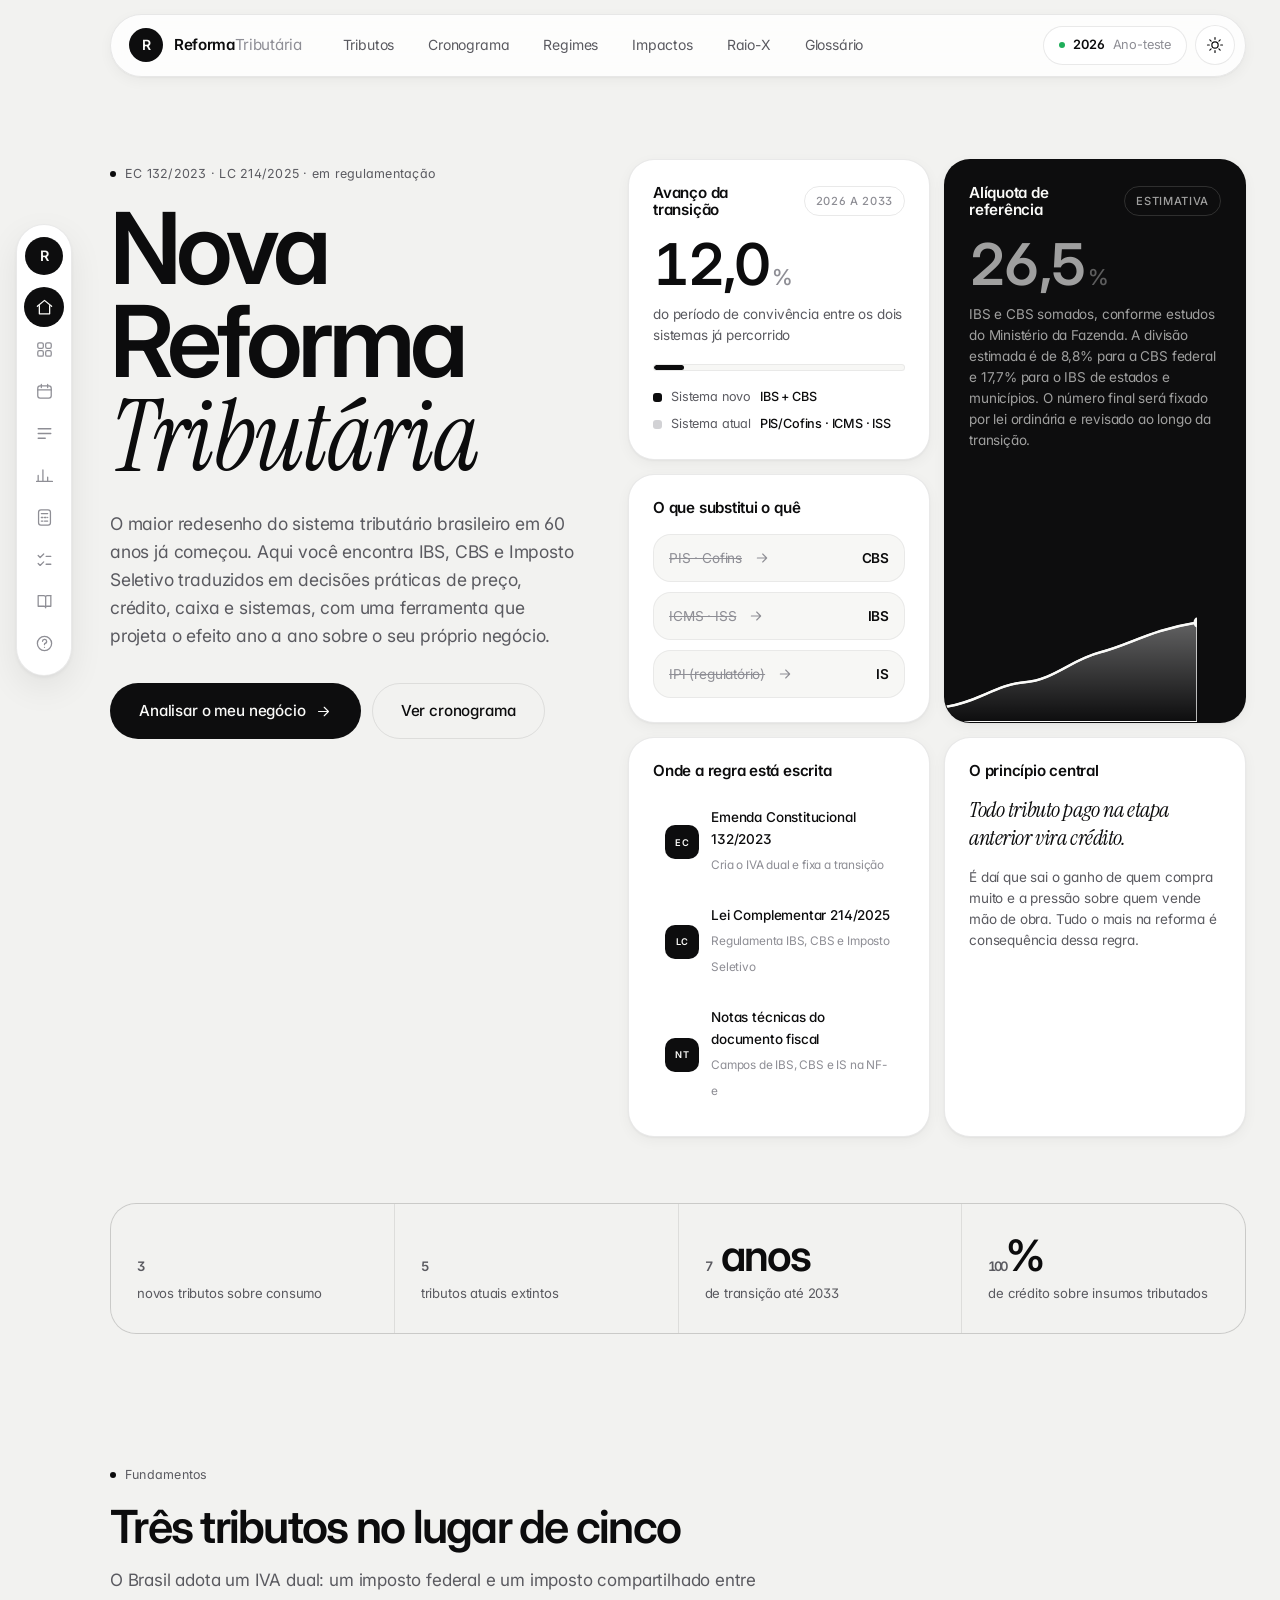
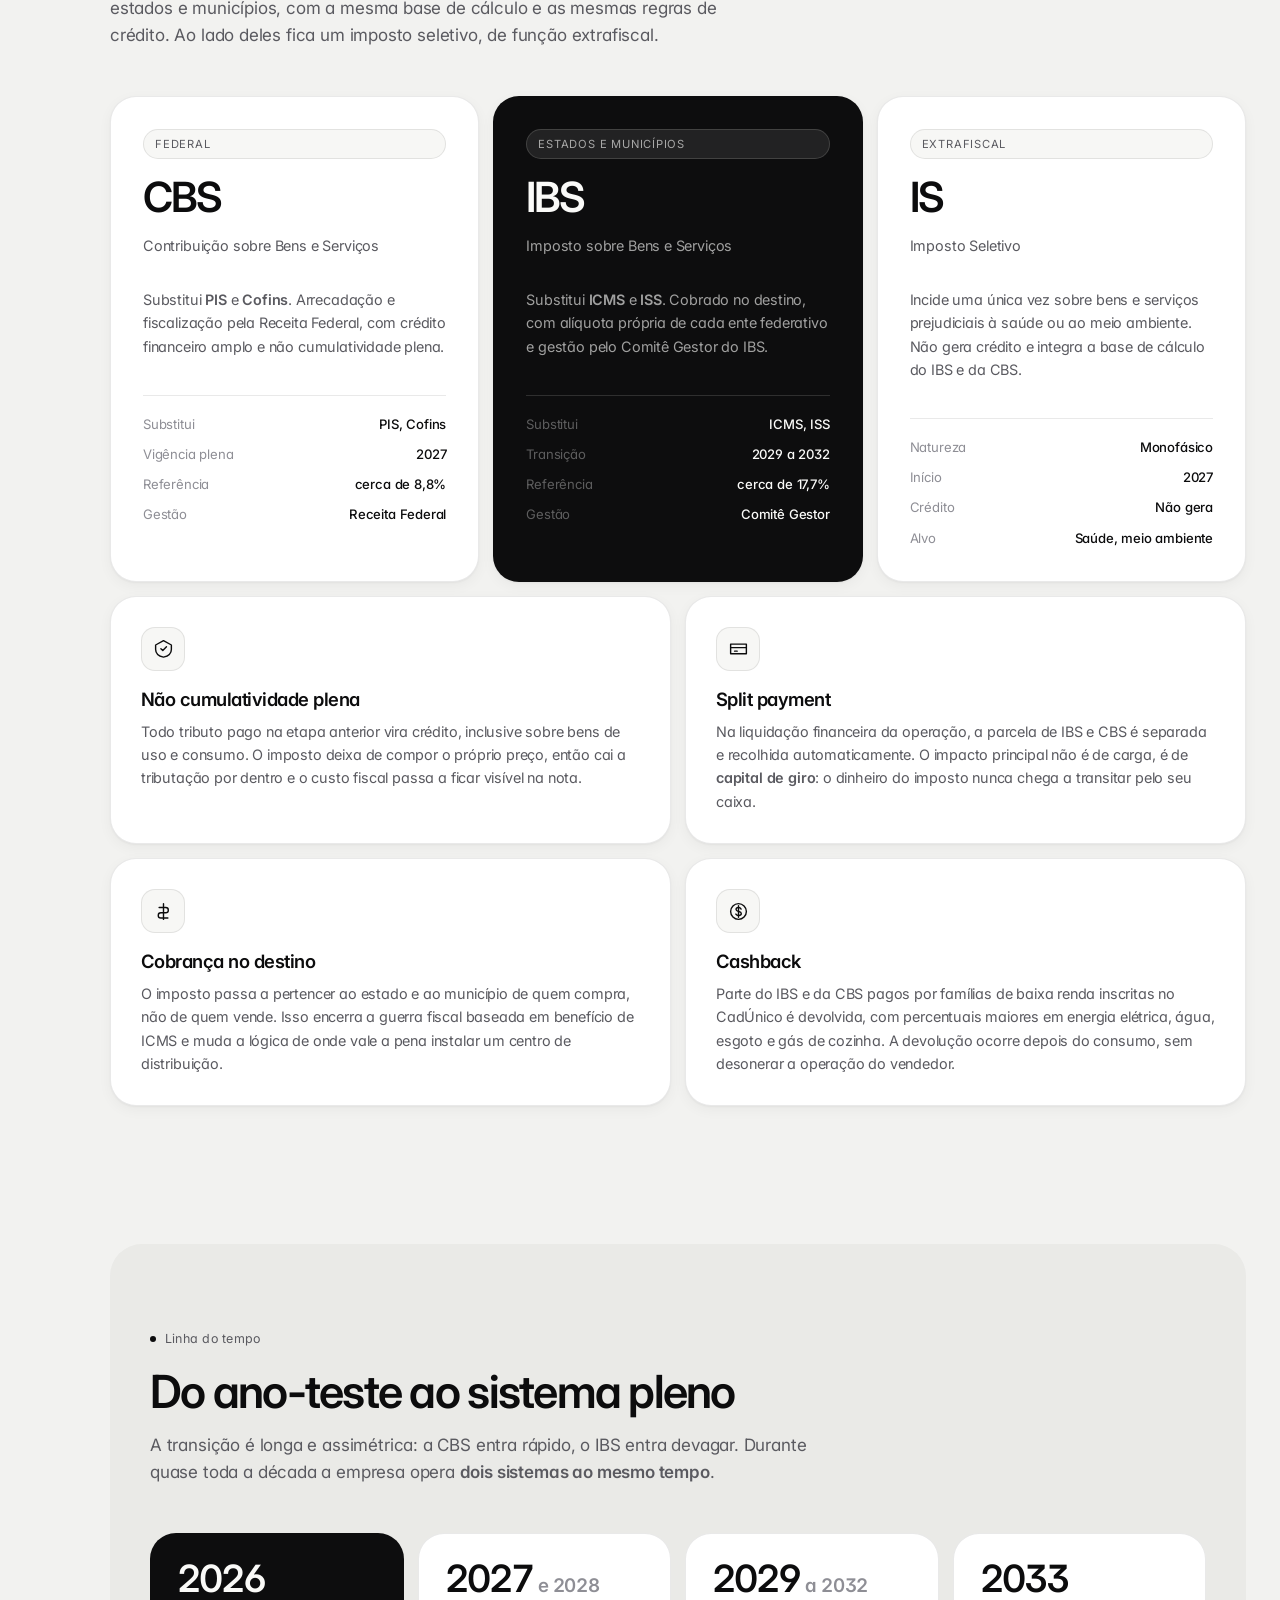
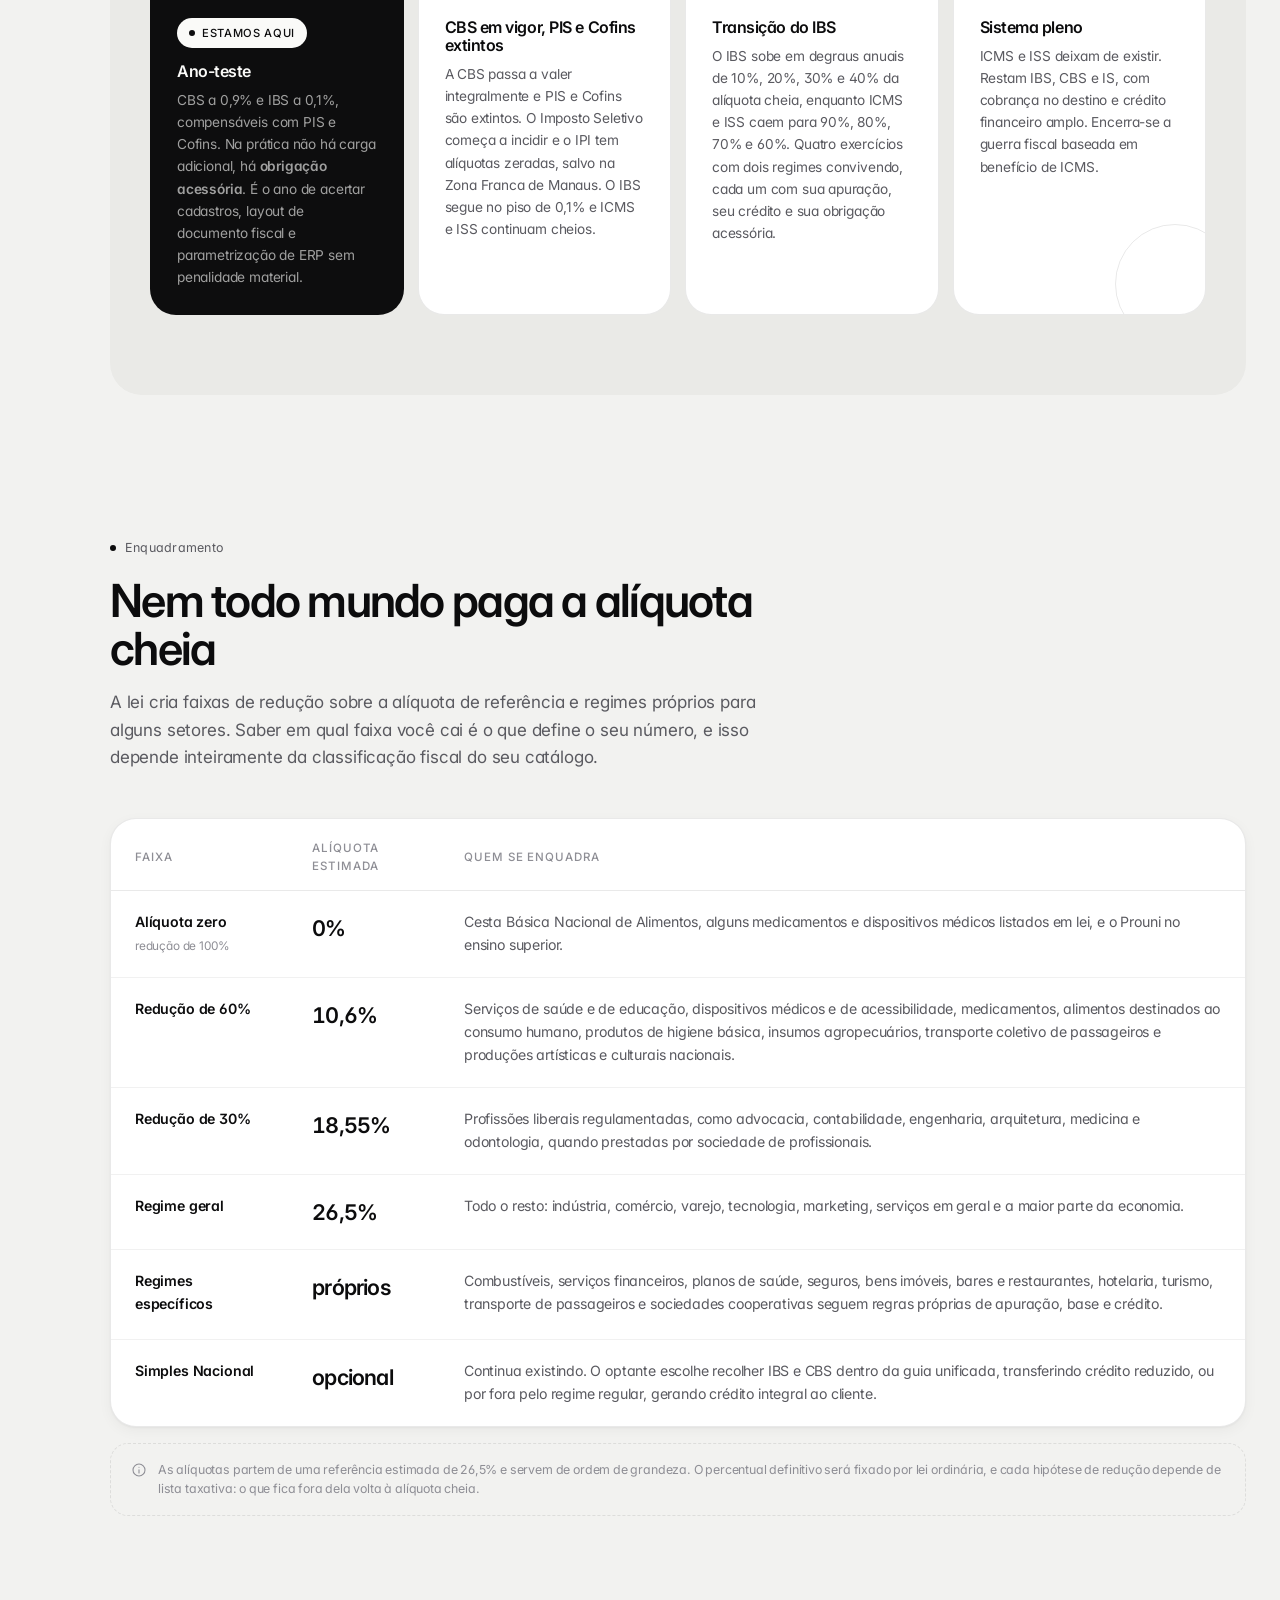
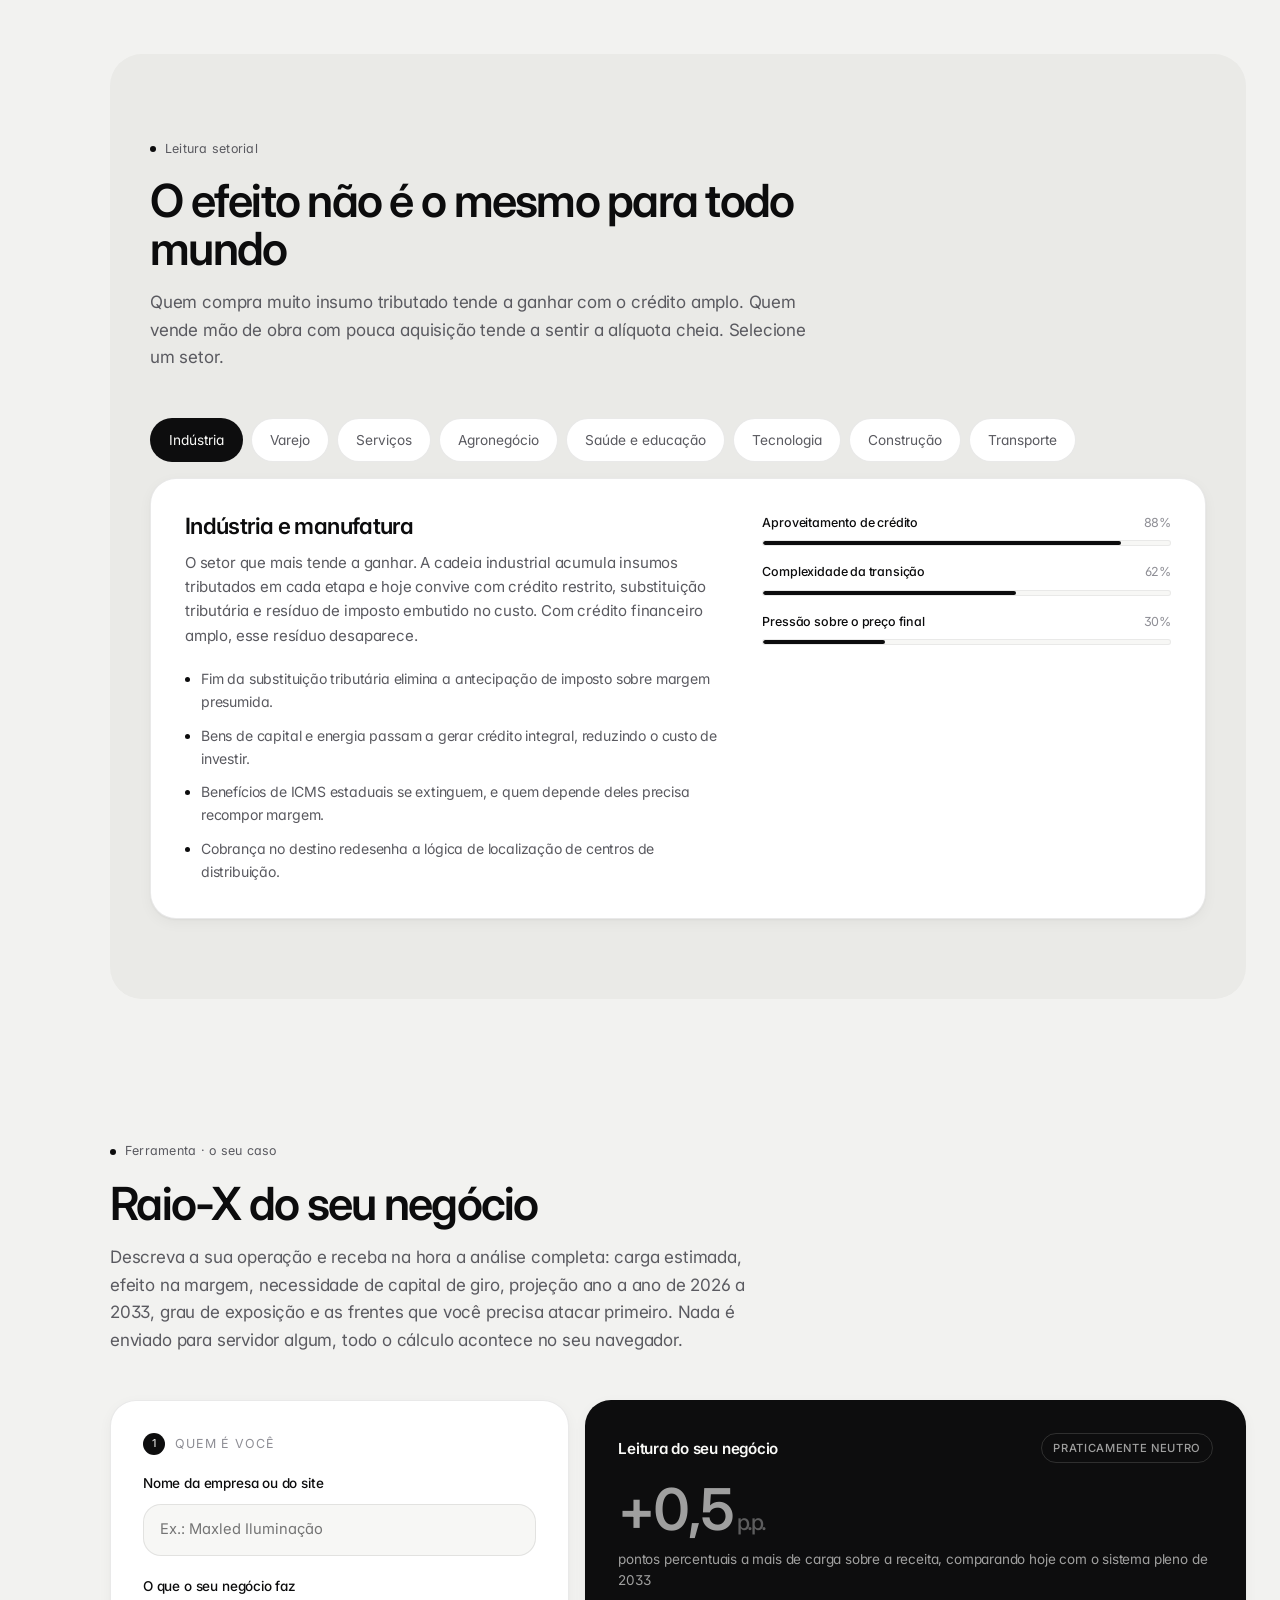
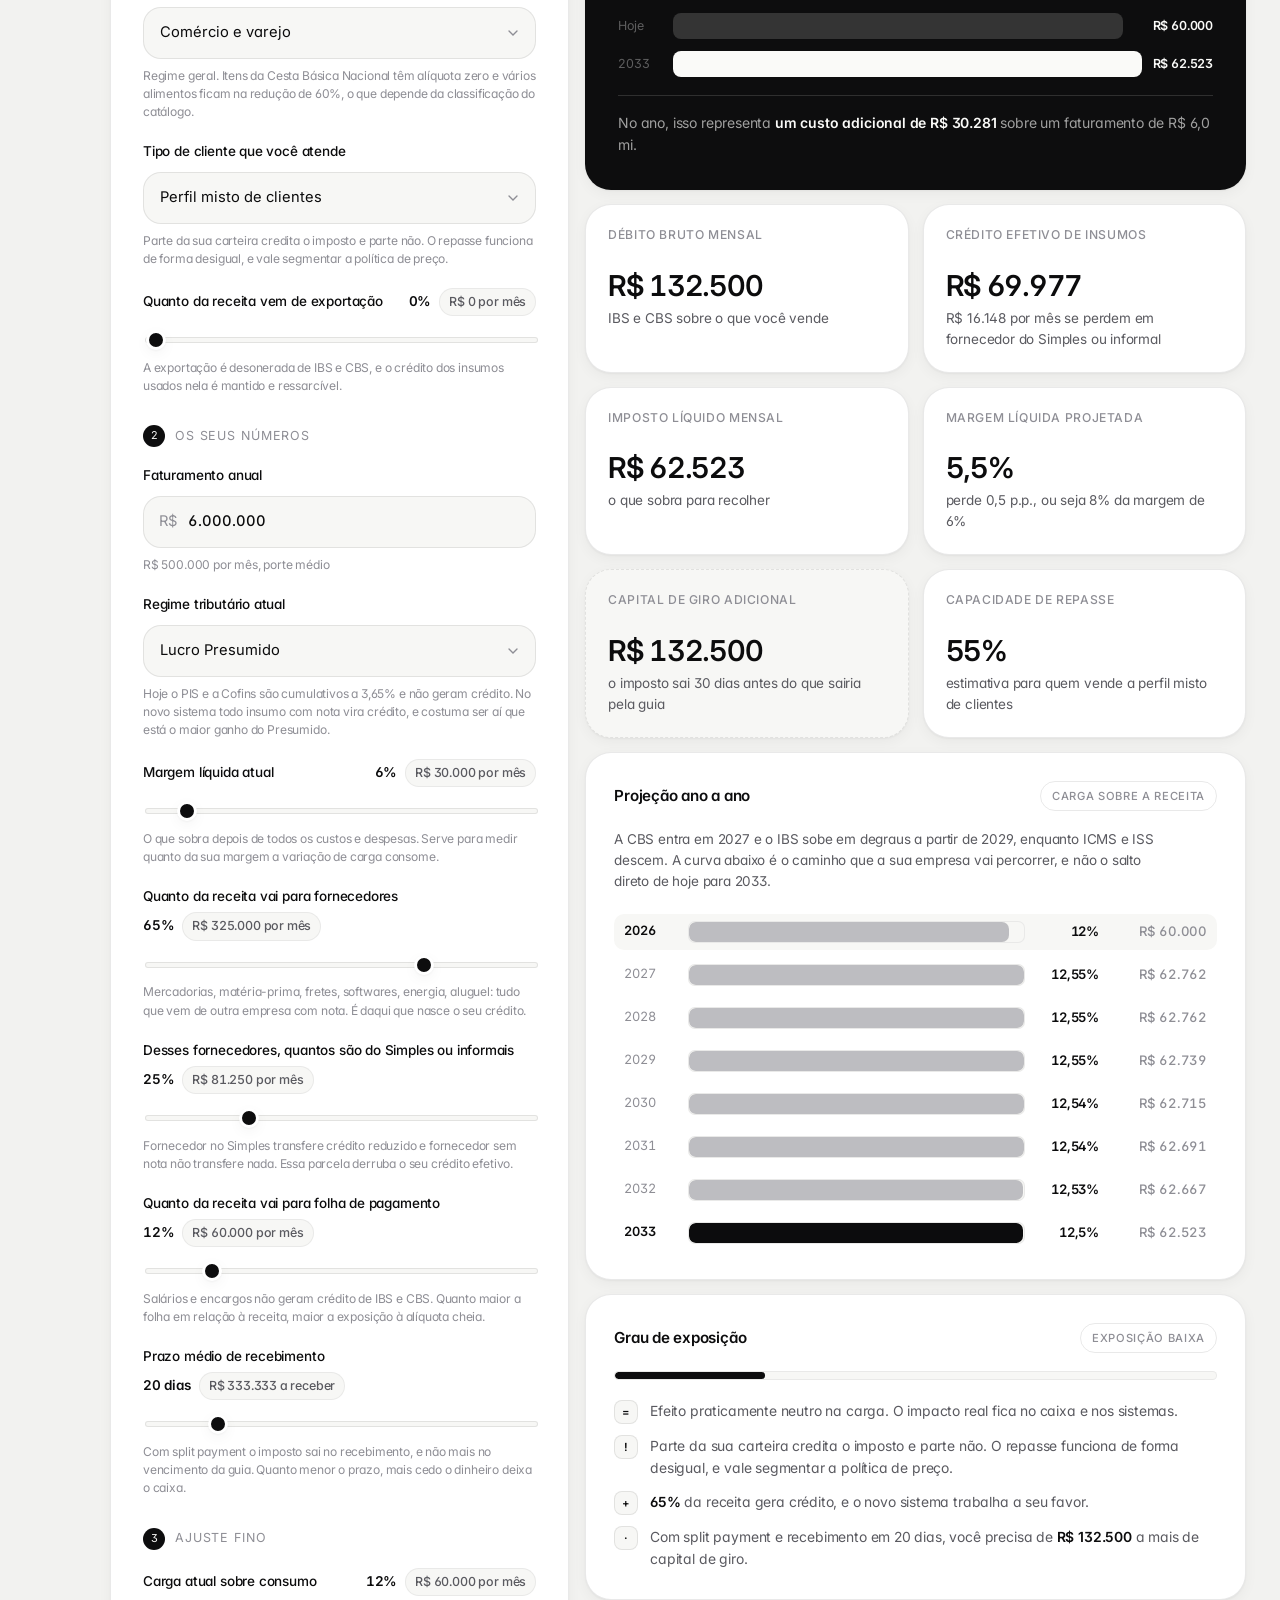
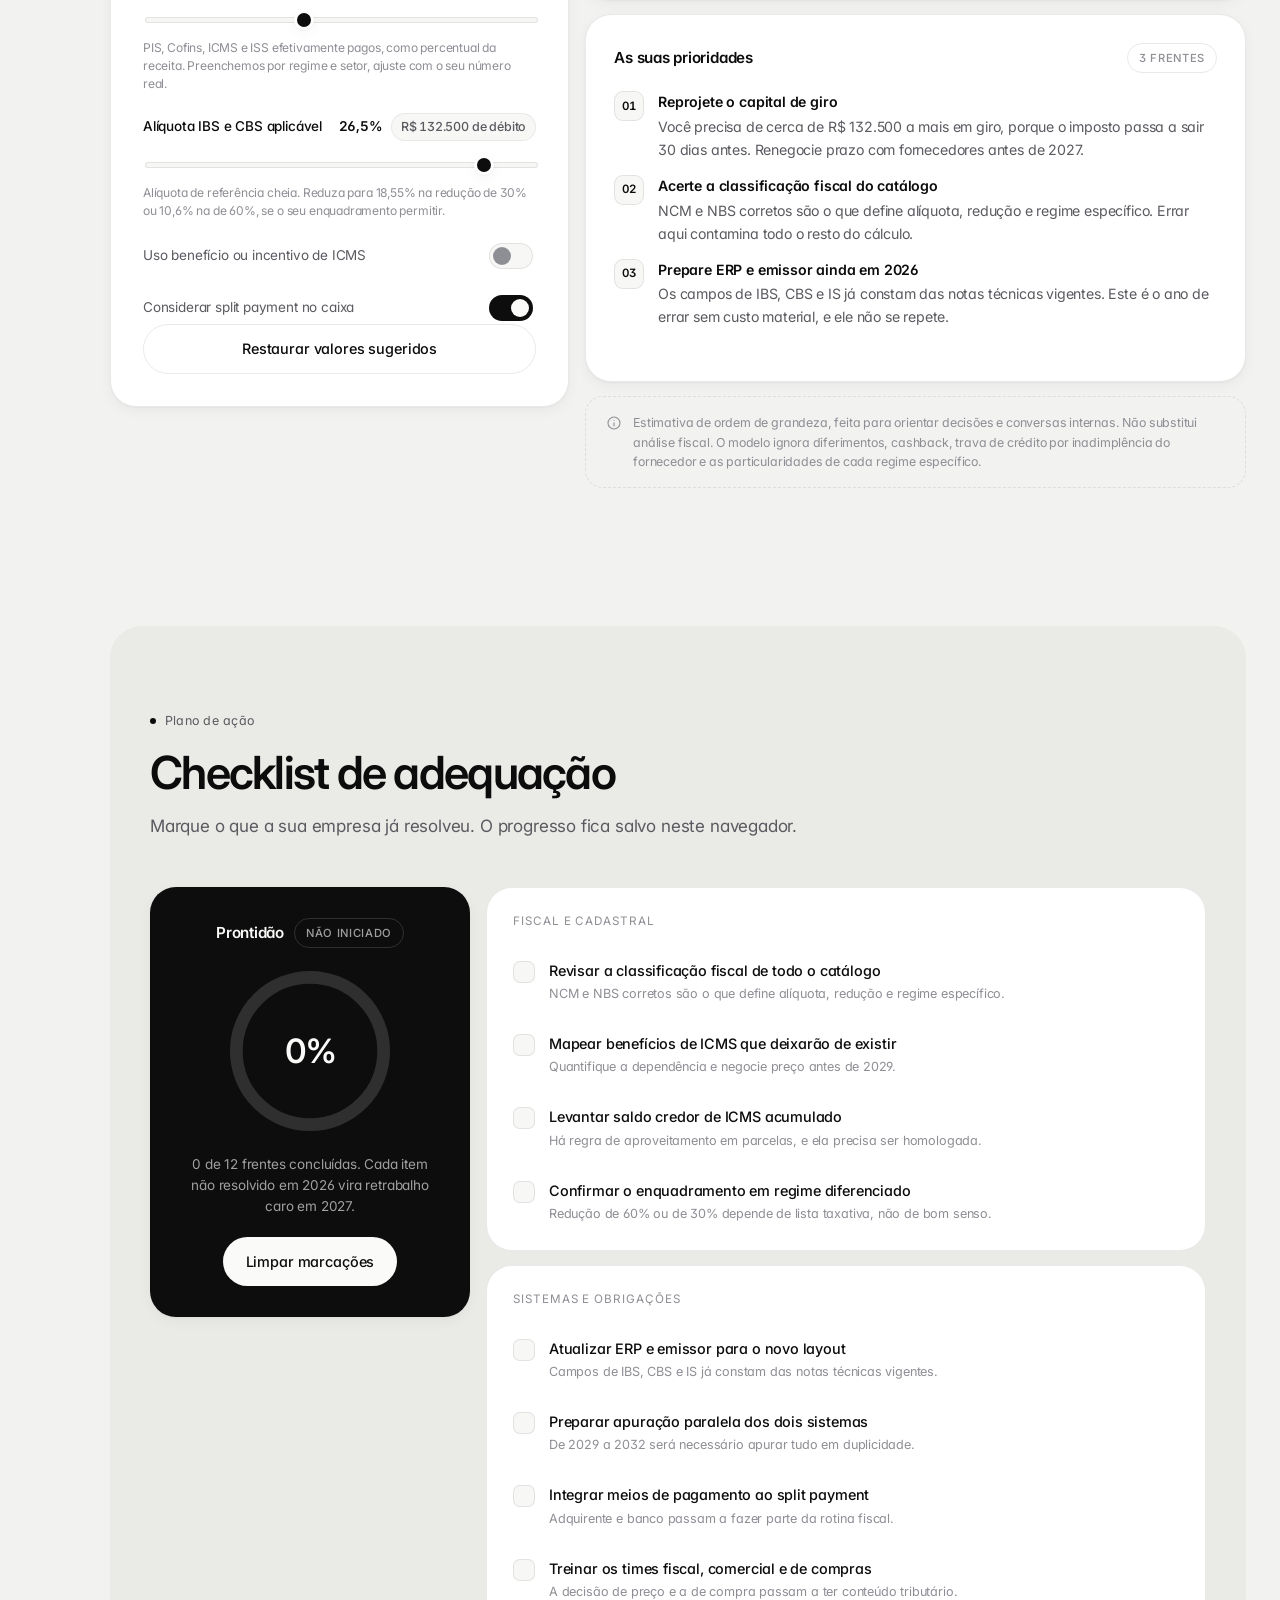
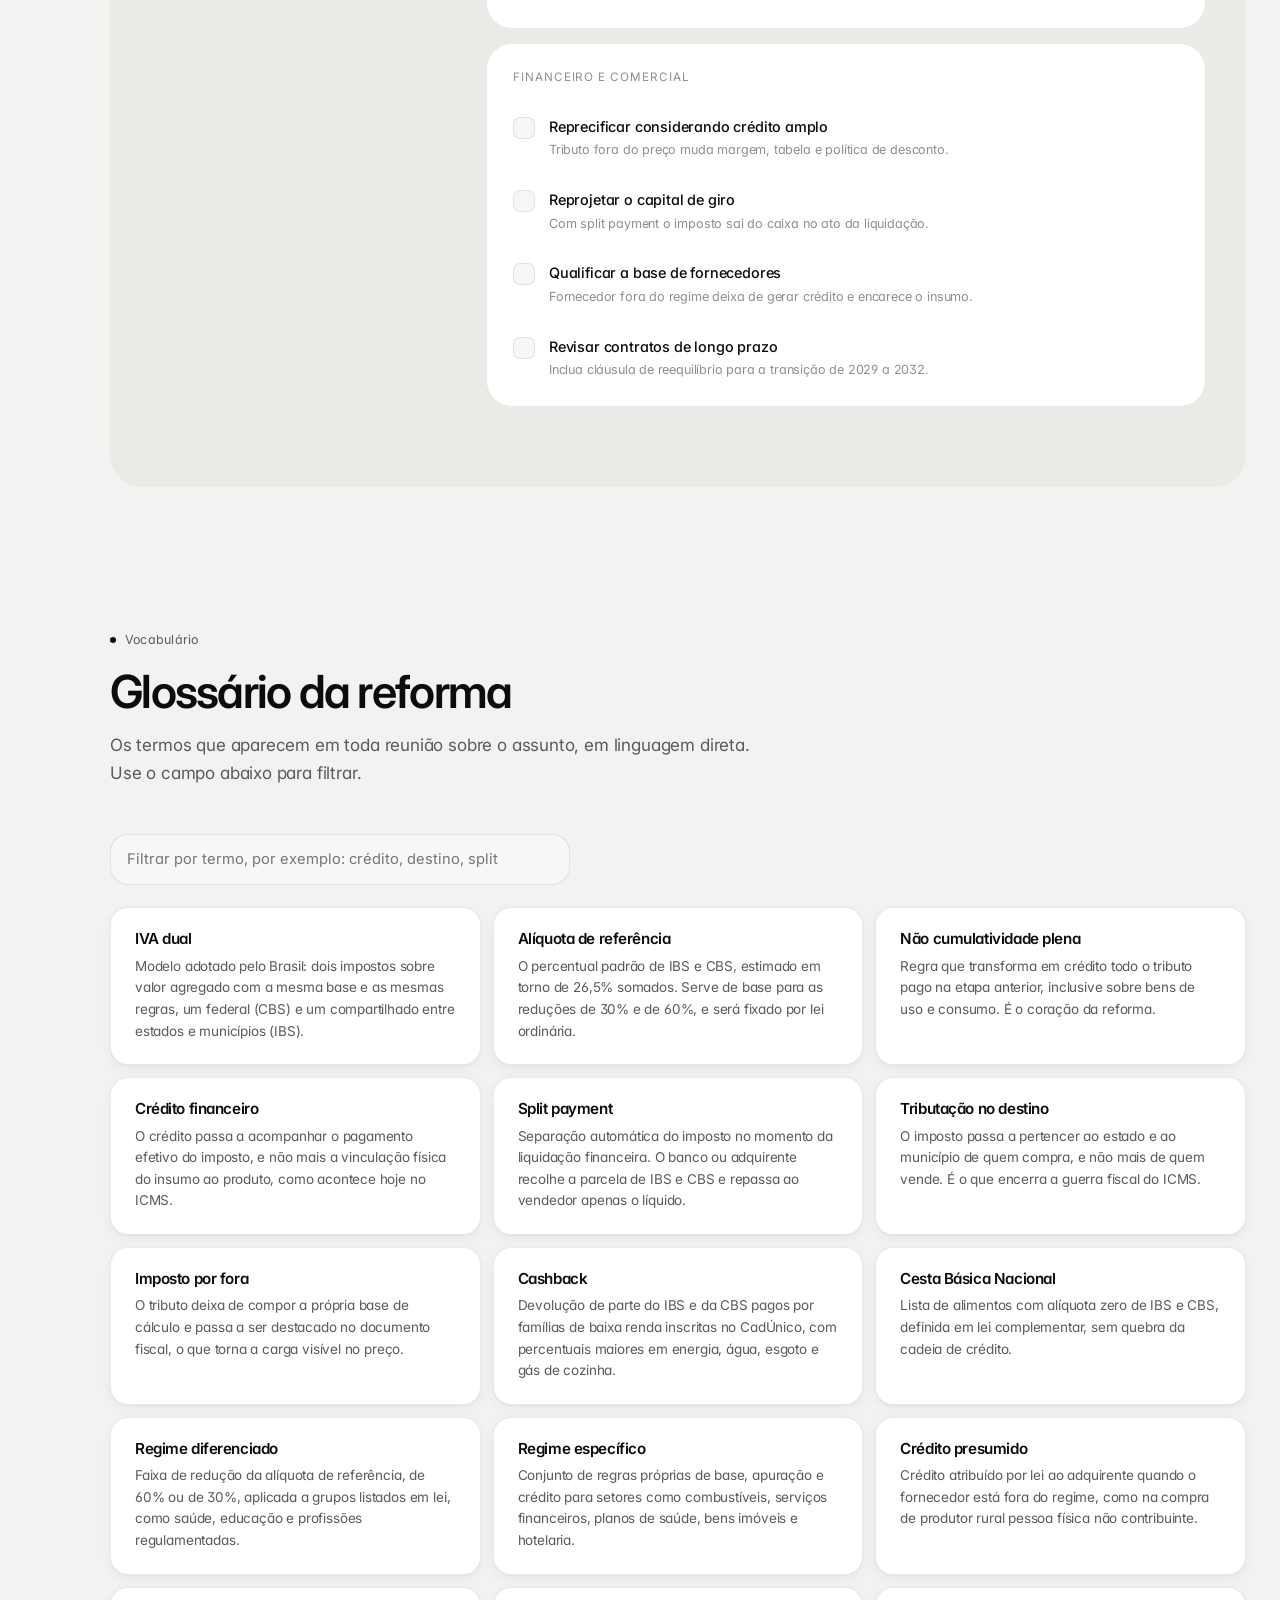
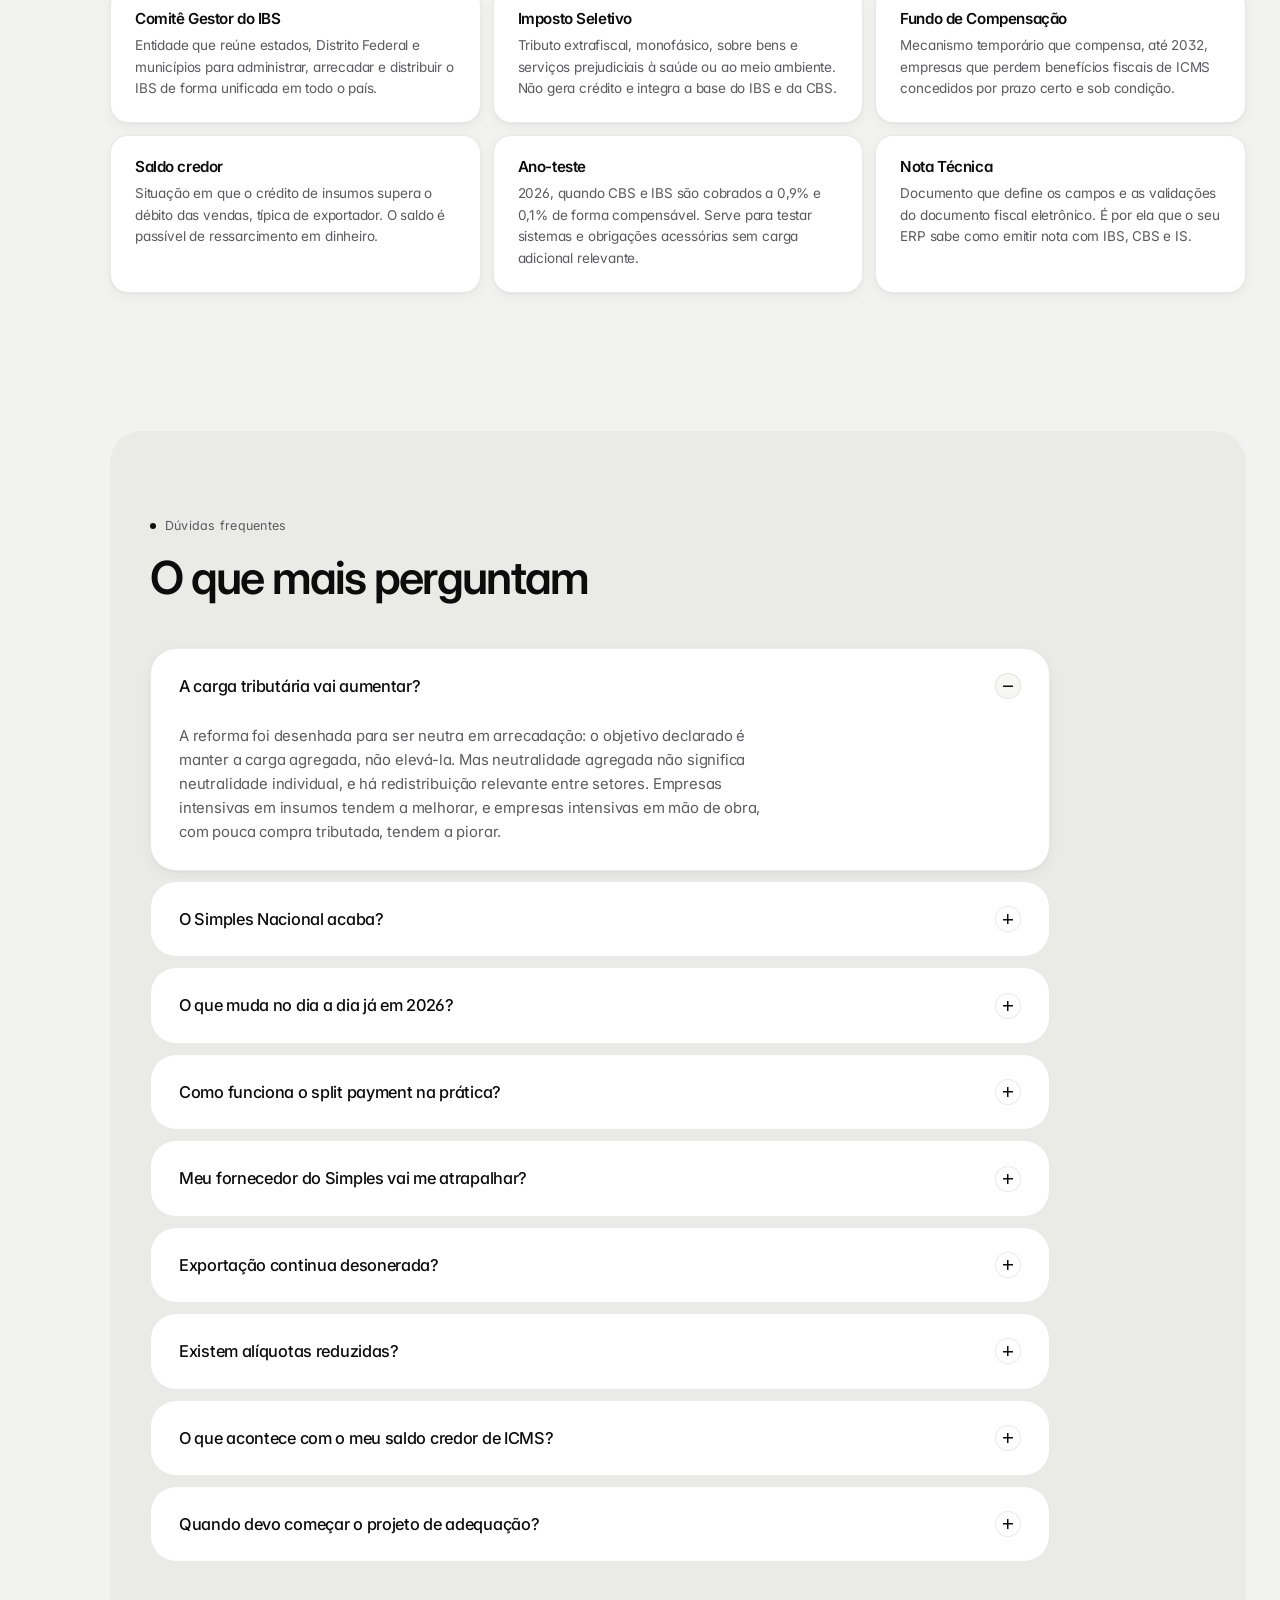
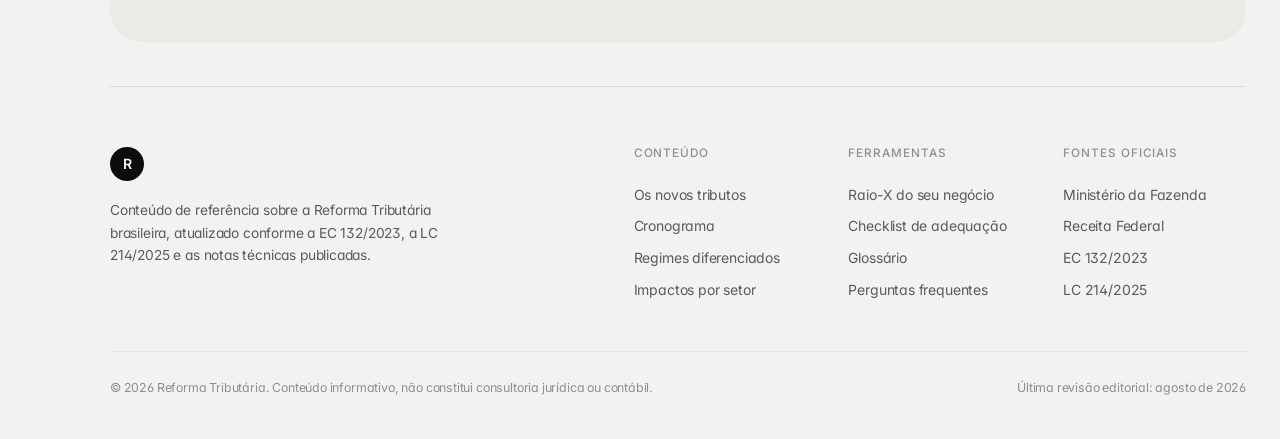
==== commit 6c7bc8d9: "Mostra o valor em reais ao lado de cada percentual do questionário Responder "22% da receita vai par" ====
--- a/index.html
+++ b/index.html
@@ -450,7 +450,7 @@
           </div>
 
           <div class="field">
-            <label for="dExport">Quanto da receita vem de exportação <b id="vdExport">0%</b></label>
+            <label for="dExport"><span>Quanto da receita vem de exportação</span><b id="vdExport">0%<em id="rdExport"></em></b></label>
             <input id="dExport" class="range" type="range" min="0" max="100" step="1" value="0">
             <p class="hint">A exportação é desonerada de IBS e CBS, e o crédito dos insumos
               usados nela é mantido e ressarcível.</p>
@@ -479,35 +479,35 @@
           </div>
 
           <div class="field">
-            <label for="dMargem">Margem líquida atual <b id="vdMargem">10%</b></label>
+            <label for="dMargem"><span>Margem líquida atual</span><b id="vdMargem">10%<em id="rdMargem"></em></b></label>
             <input id="dMargem" class="range" type="range" min="1" max="60" step="0.5" value="10">
             <p class="hint">O que sobra depois de todos os custos e despesas. Serve para medir
               quanto da sua margem a variação de carga consome.</p>
           </div>
 
           <div class="field">
-            <label for="dInsumos">Quanto da receita vai para fornecedores <b id="vdInsumos">45%</b></label>
+            <label for="dInsumos"><span>Quanto da receita vai para fornecedores</span><b id="vdInsumos">45%<em id="rdInsumos"></em></b></label>
             <input id="dInsumos" class="range" type="range" min="0" max="90" step="1" value="45">
             <p class="hint">Mercadorias, matéria-prima, fretes, softwares, energia, aluguel:
               tudo que vem de outra empresa com nota. É daqui que nasce o seu crédito.</p>
           </div>
 
           <div class="field">
-            <label for="dFornSimples">Desses fornecedores, quantos são do Simples ou informais <b id="vdFornSimples">20%</b></label>
+            <label for="dFornSimples"><span>Desses fornecedores, quantos são do Simples ou informais</span><b id="vdFornSimples">20%<em id="rdFornSimples"></em></b></label>
             <input id="dFornSimples" class="range" type="range" min="0" max="100" step="1" value="20">
             <p class="hint">Fornecedor no Simples transfere crédito reduzido e fornecedor sem
               nota não transfere nada. Essa parcela derruba o seu crédito efetivo.</p>
           </div>
 
           <div class="field">
-            <label for="dFolha">Quanto da receita vai para folha de pagamento <b id="vdFolha">25%</b></label>
+            <label for="dFolha"><span>Quanto da receita vai para folha de pagamento</span><b id="vdFolha">25%<em id="rdFolha"></em></b></label>
             <input id="dFolha" class="range" type="range" min="0" max="80" step="1" value="25">
             <p class="hint">Salários e encargos não geram crédito de IBS e CBS. Quanto maior a
               folha em relação à receita, maior a exposição à alíquota cheia.</p>
           </div>
 
           <div class="field">
-            <label for="dPrazo">Prazo médio de recebimento <b id="vdPrazo">30 dias</b></label>
+            <label for="dPrazo"><span>Prazo médio de recebimento</span><b id="vdPrazo">30 dias<em id="rdPrazo"></em></b></label>
             <input id="dPrazo" class="range" type="range" min="0" max="120" step="5" value="30">
             <p class="hint">Com split payment o imposto sai no recebimento, e não mais no
               vencimento da guia. Quanto menor o prazo, mais cedo o dinheiro deixa o caixa.</p>
@@ -518,14 +518,14 @@
           <legend><span class="fs__n">3</span> Ajuste fino</legend>
 
           <div class="field">
-            <label for="dAtual">Carga atual sobre consumo <b id="vdAtual">9,25%</b></label>
+            <label for="dAtual"><span>Carga atual sobre consumo</span><b id="vdAtual">9,25%<em id="rdAtual"></em></b></label>
             <input id="dAtual" class="range" type="range" min="0" max="30" step="0.25" value="9.25">
             <p class="hint">PIS, Cofins, ICMS e ISS efetivamente pagos, como percentual da
               receita. Preenchemos por regime e setor, ajuste com o seu número real.</p>
           </div>
 
           <div class="field">
-            <label for="dNova">Alíquota IBS e CBS aplicável <b id="vdNova">26,5%</b></label>
+            <label for="dNova"><span>Alíquota IBS e CBS aplicável</span><b id="vdNova">26,5%<em id="rdNova"></em></b></label>
             <input id="dNova" class="range" type="range" min="0" max="30" step="0.05" value="26.5">
             <p class="hint" id="dNovaHint">Carregando…</p>
           </div>
--- a/assets/css/styles.css
+++ b/assets/css/styles.css
@@ -450,10 +450,19 @@
 /* ---------- 14. formulários ---------- */
 .field{margin-bottom:20px}
 .field:last-of-type{margin-bottom:0}
-.field label{display:flex;justify-content:space-between;align-items:baseline;gap:12px;
-  font-size:.845rem;font-weight:500;margin-bottom:9px}
+.field label{display:flex;flex-wrap:wrap;justify-content:space-between;align-items:baseline;
+  gap:4px 12px;font-size:.845rem;font-weight:500;margin-bottom:9px}
+.field label > span{flex:1 1 auto;min-width:0}
 .field label small{color:var(--ink-3);font-weight:400}
-.field label b{font-variant-numeric:tabular-nums;font-weight:600}
+.field label b{font-variant-numeric:tabular-nums;font-weight:600;white-space:nowrap;
+  display:inline-flex;align-items:baseline;gap:8px}
+/* o valor em reais que acompanha cada percentual */
+.field label b em{
+  font-style:normal;font-weight:500;font-size:.78rem;color:var(--ink-2);
+  padding:3px 9px;border-radius:var(--r-pill);background:var(--surface-2);
+  border:1px solid var(--line-2);white-space:nowrap;
+}
+.field label b em:empty{display:none}
 .hint{font-size:.755rem;color:var(--ink-3);margin:8px 0 0;line-height:1.5}
 
 input[type=text],input[type=email],select,textarea{
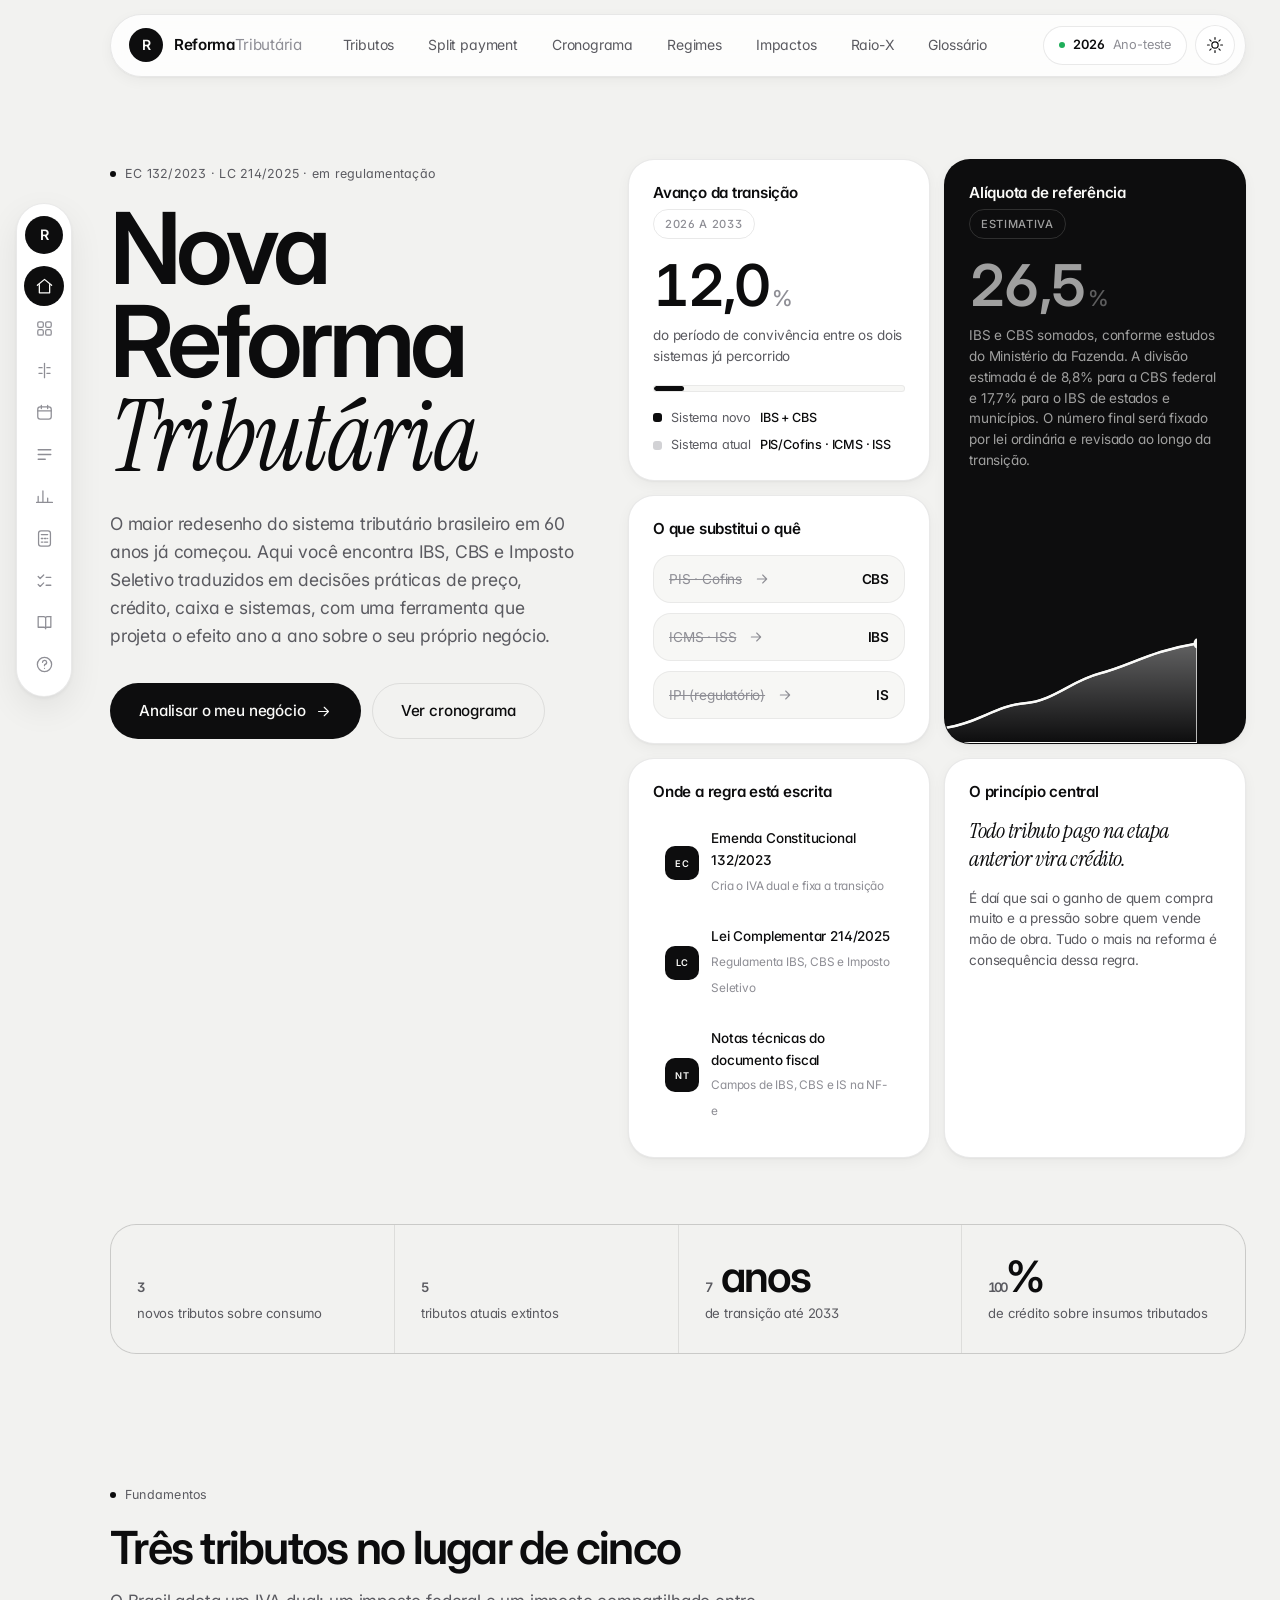
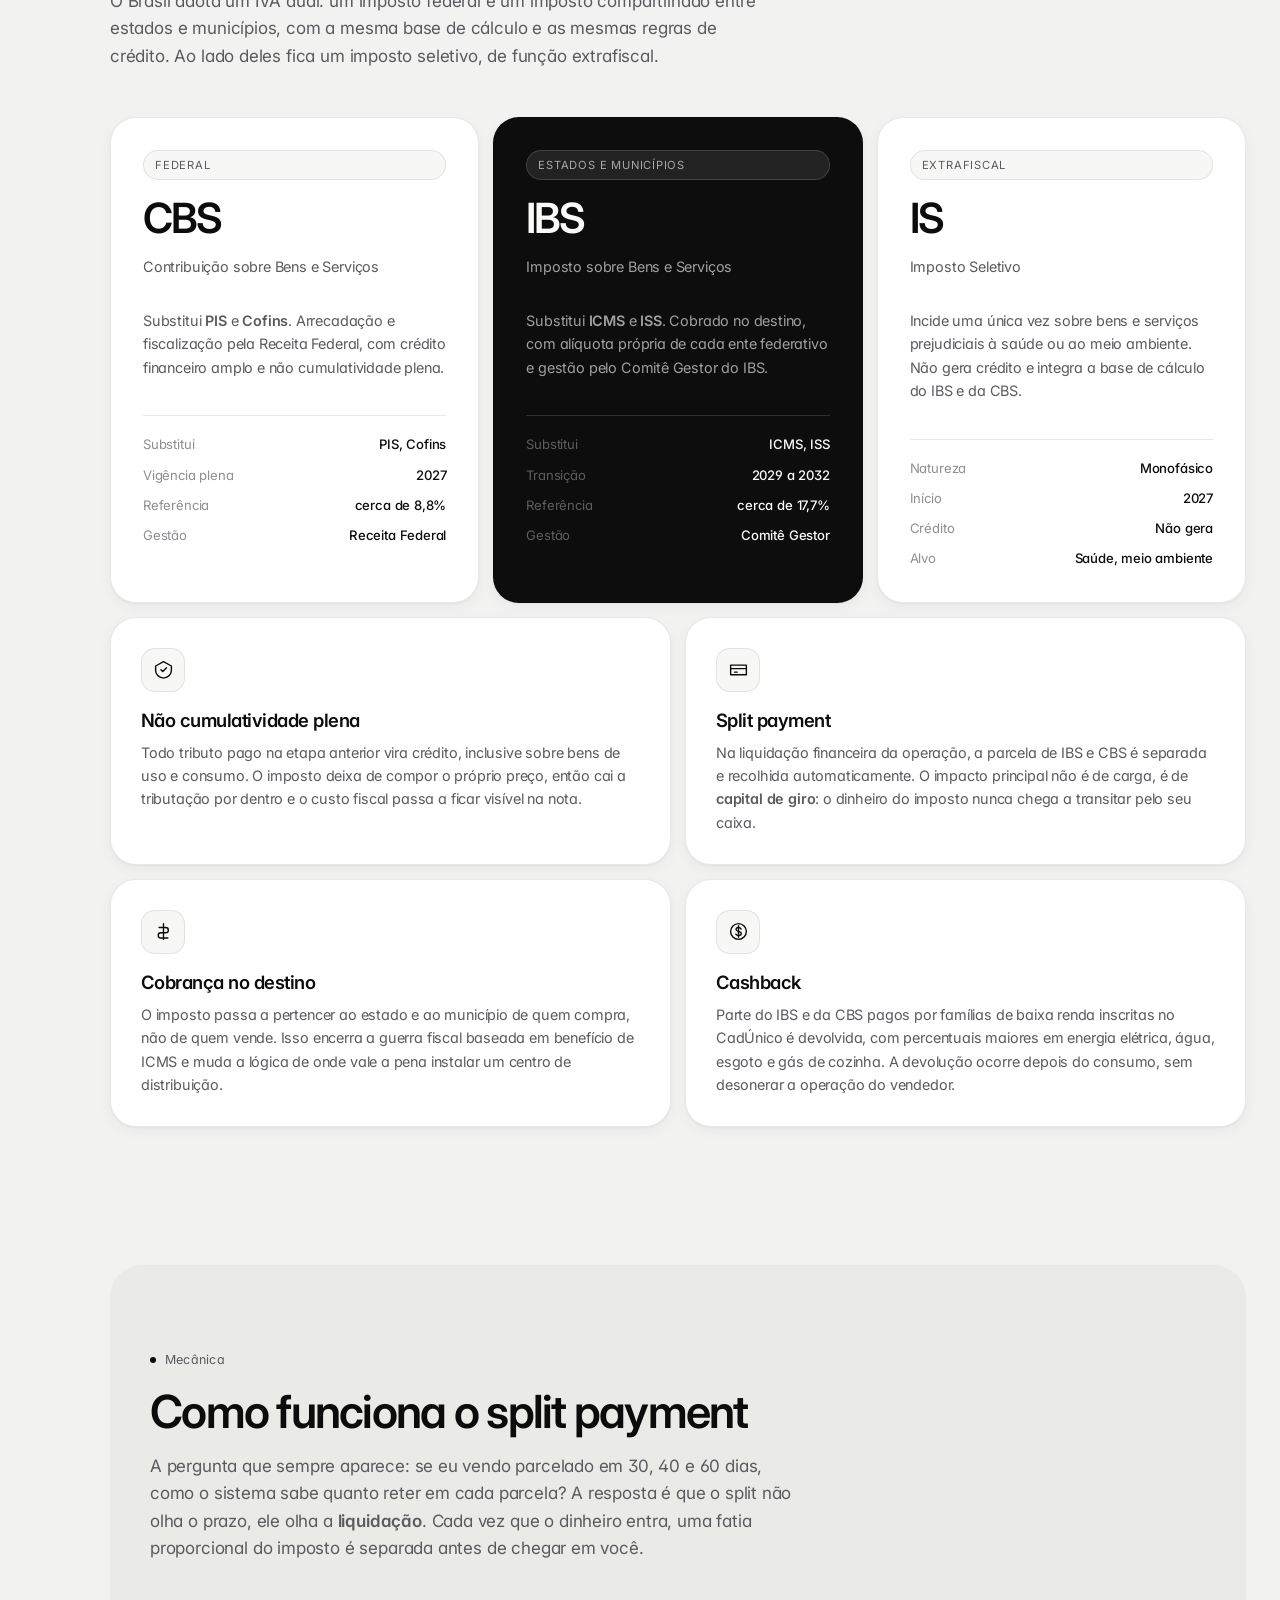
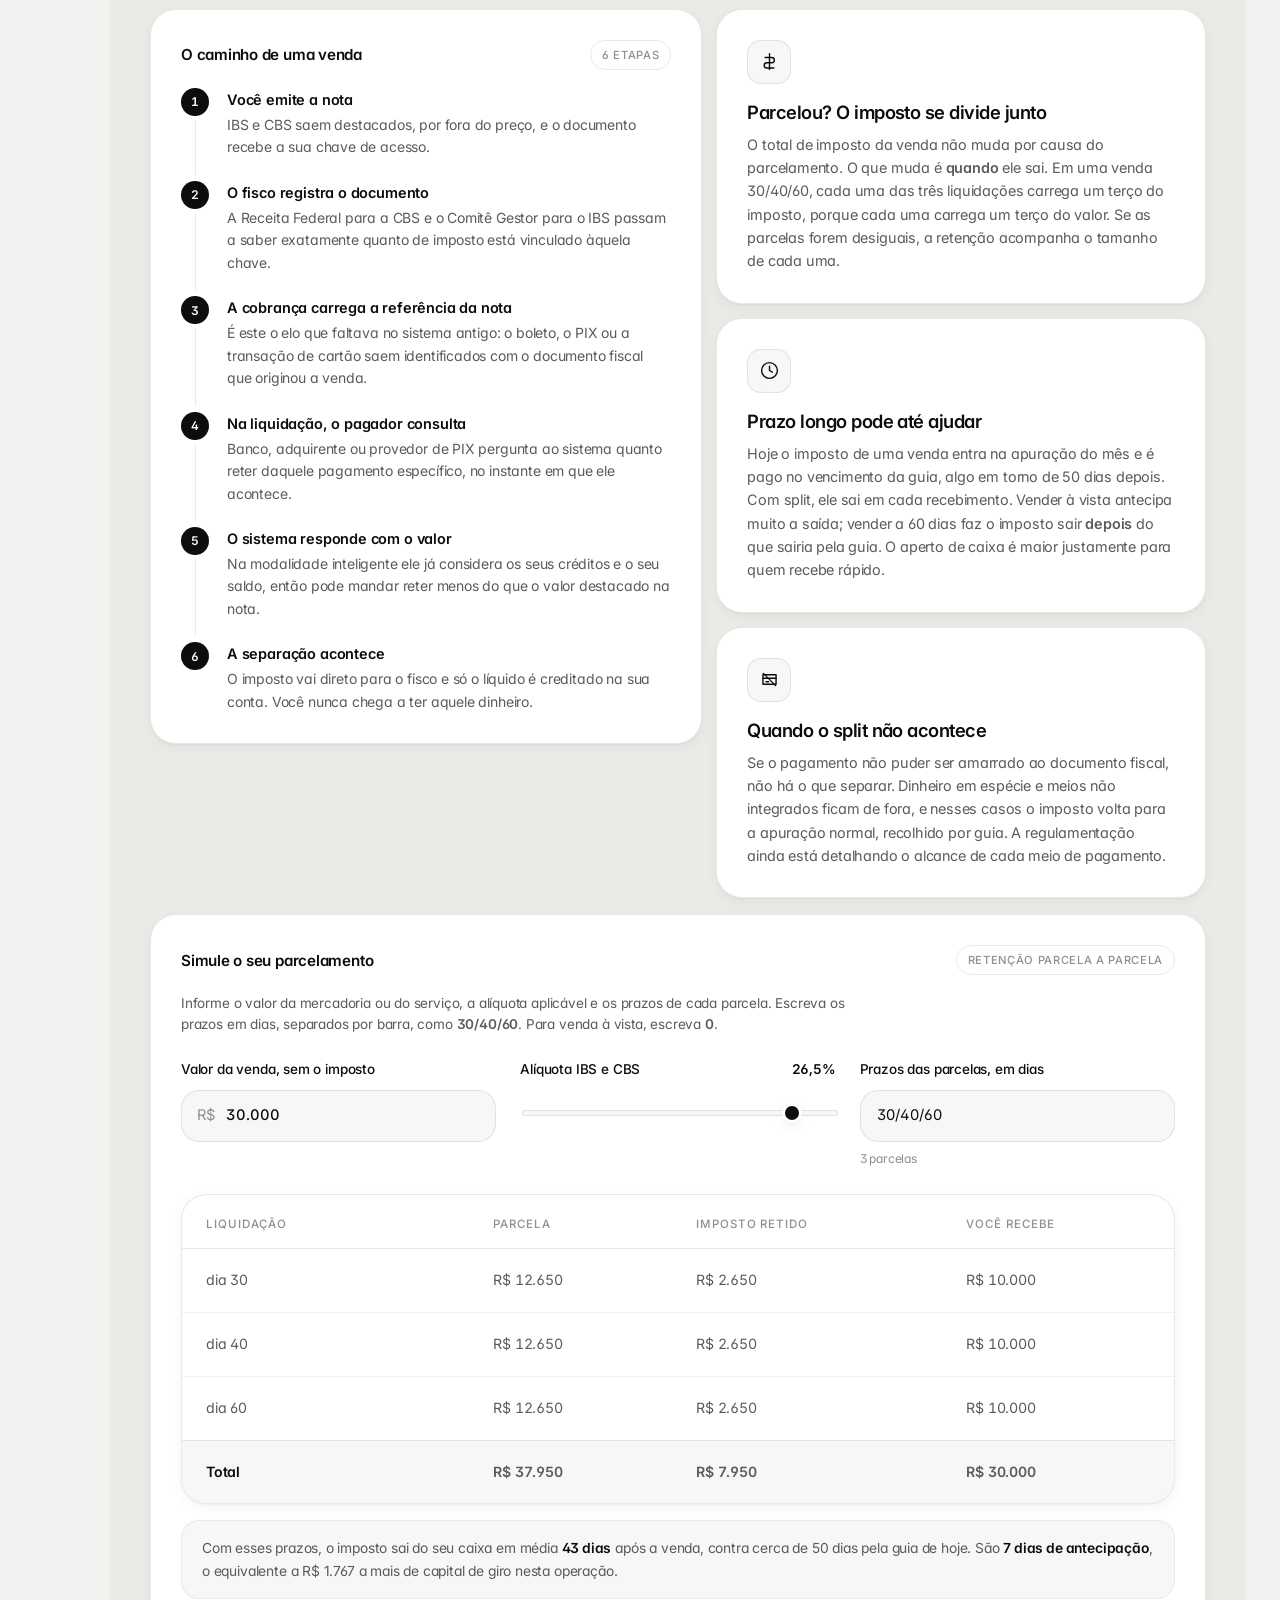
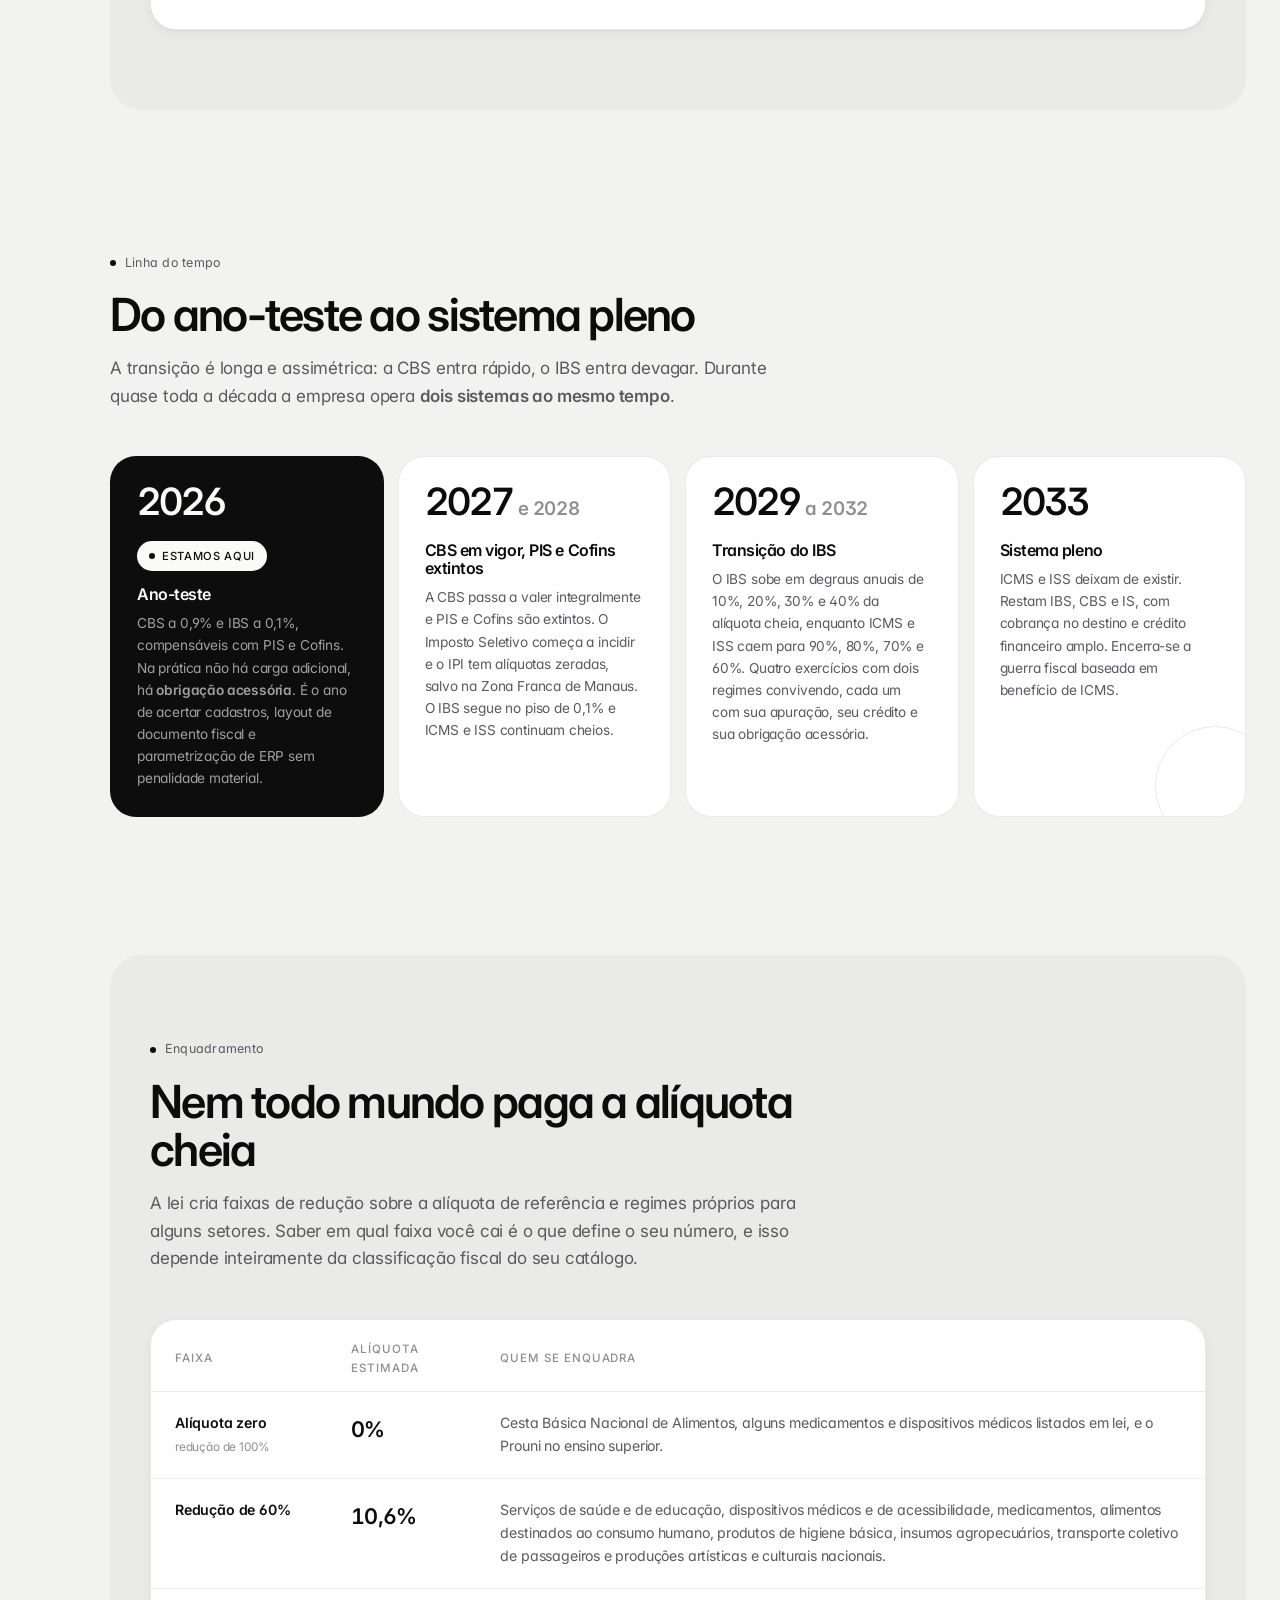
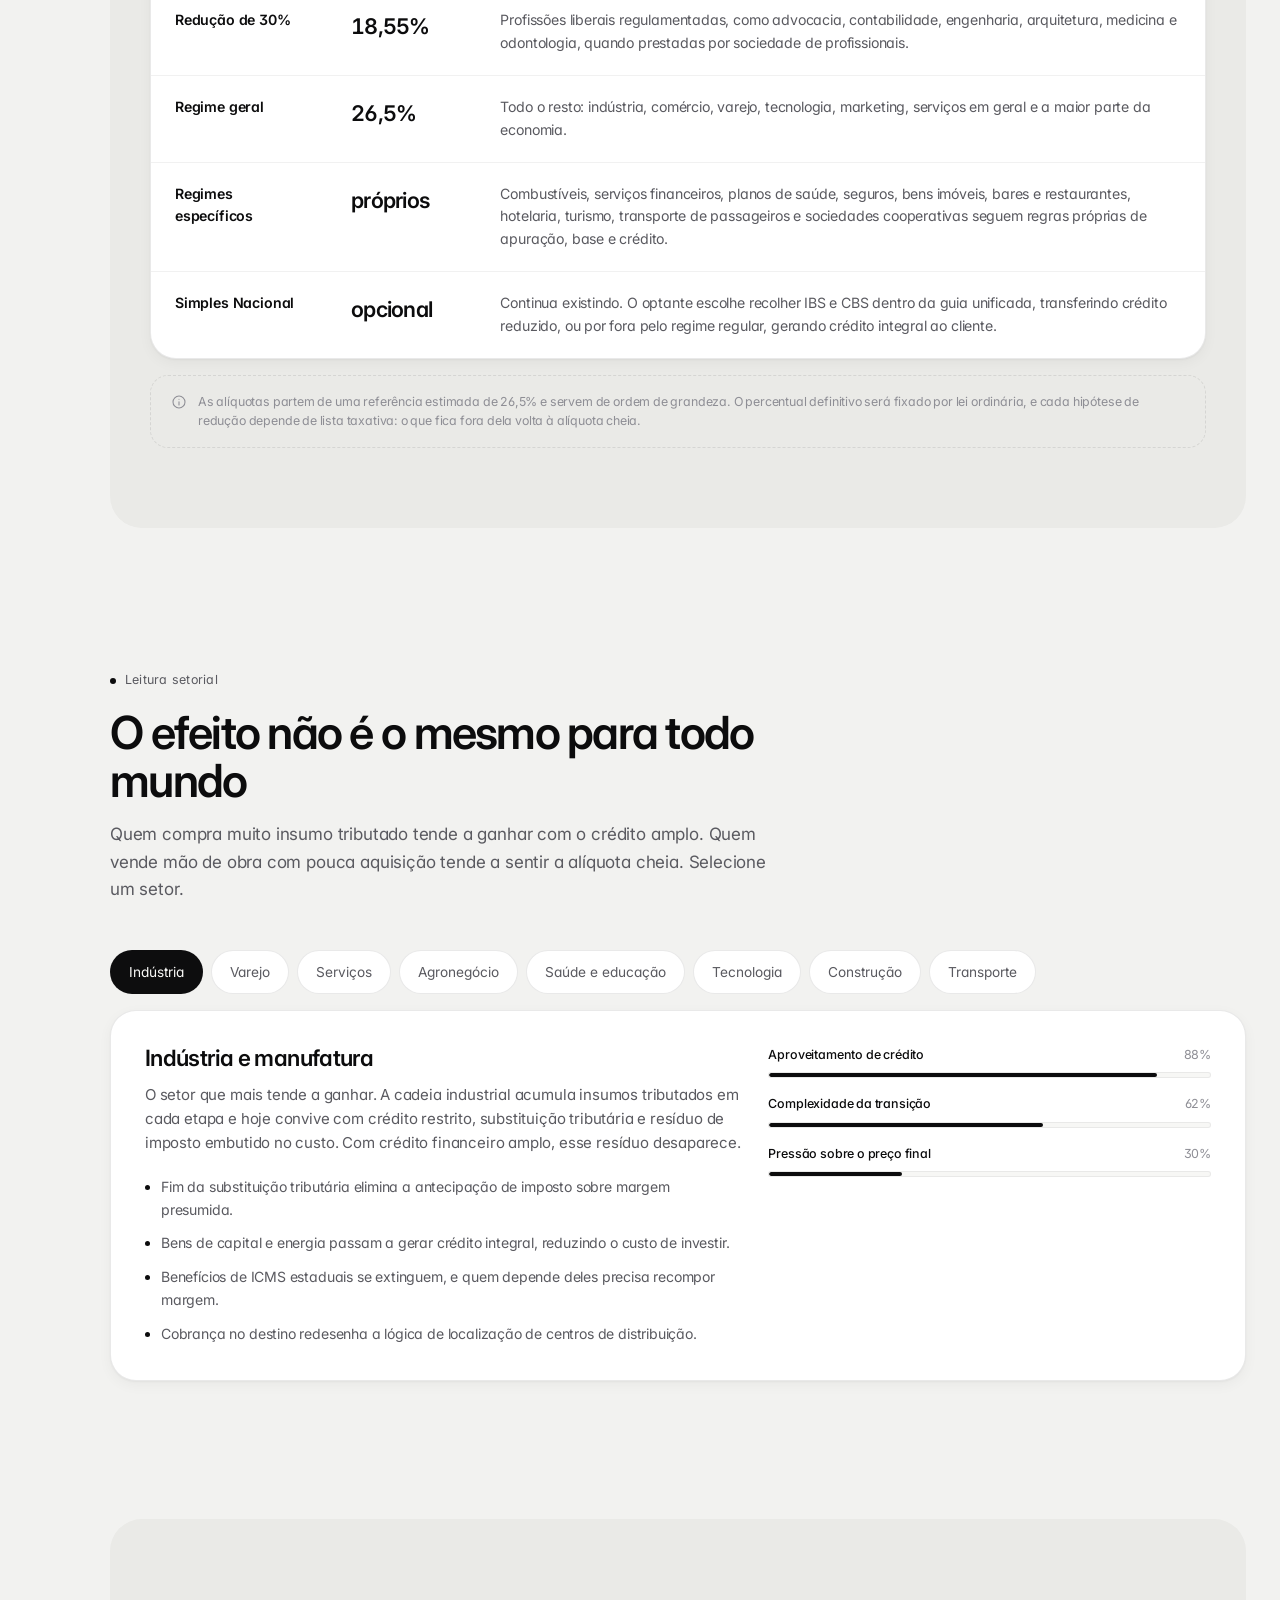
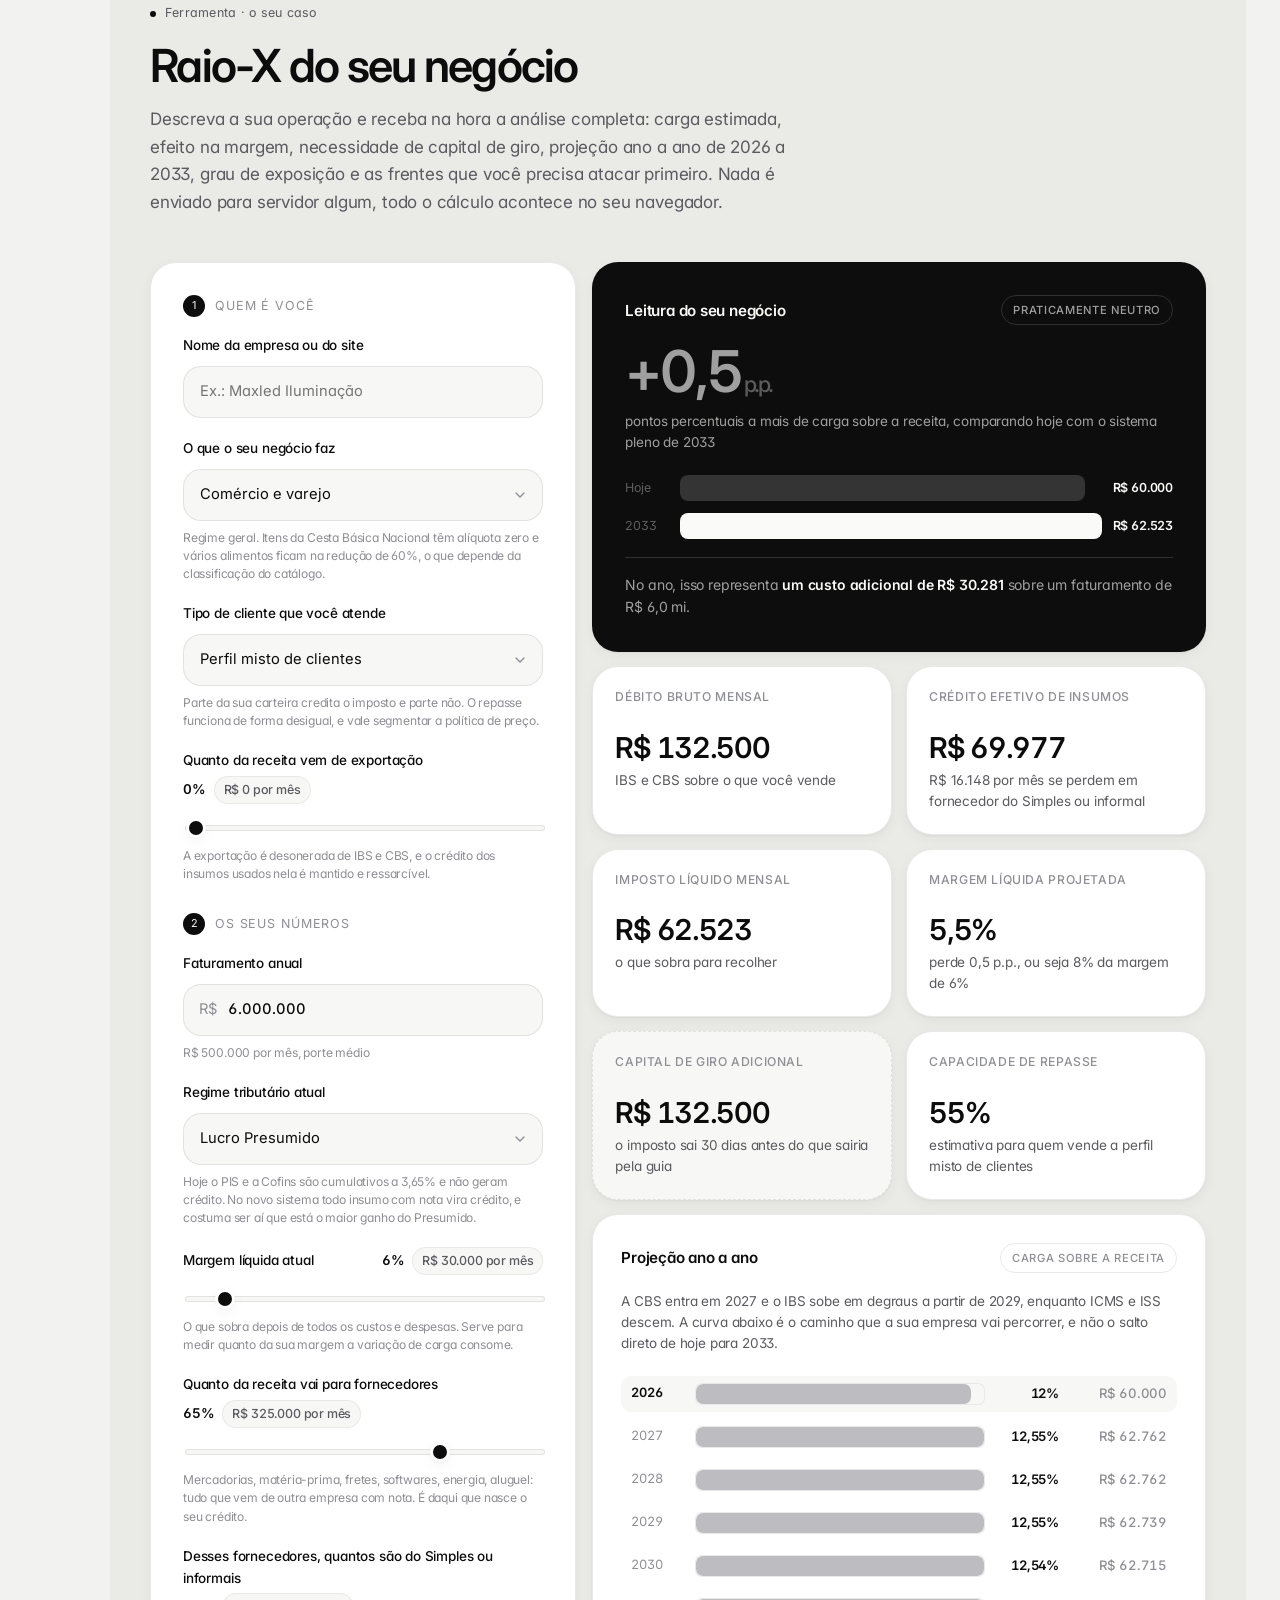
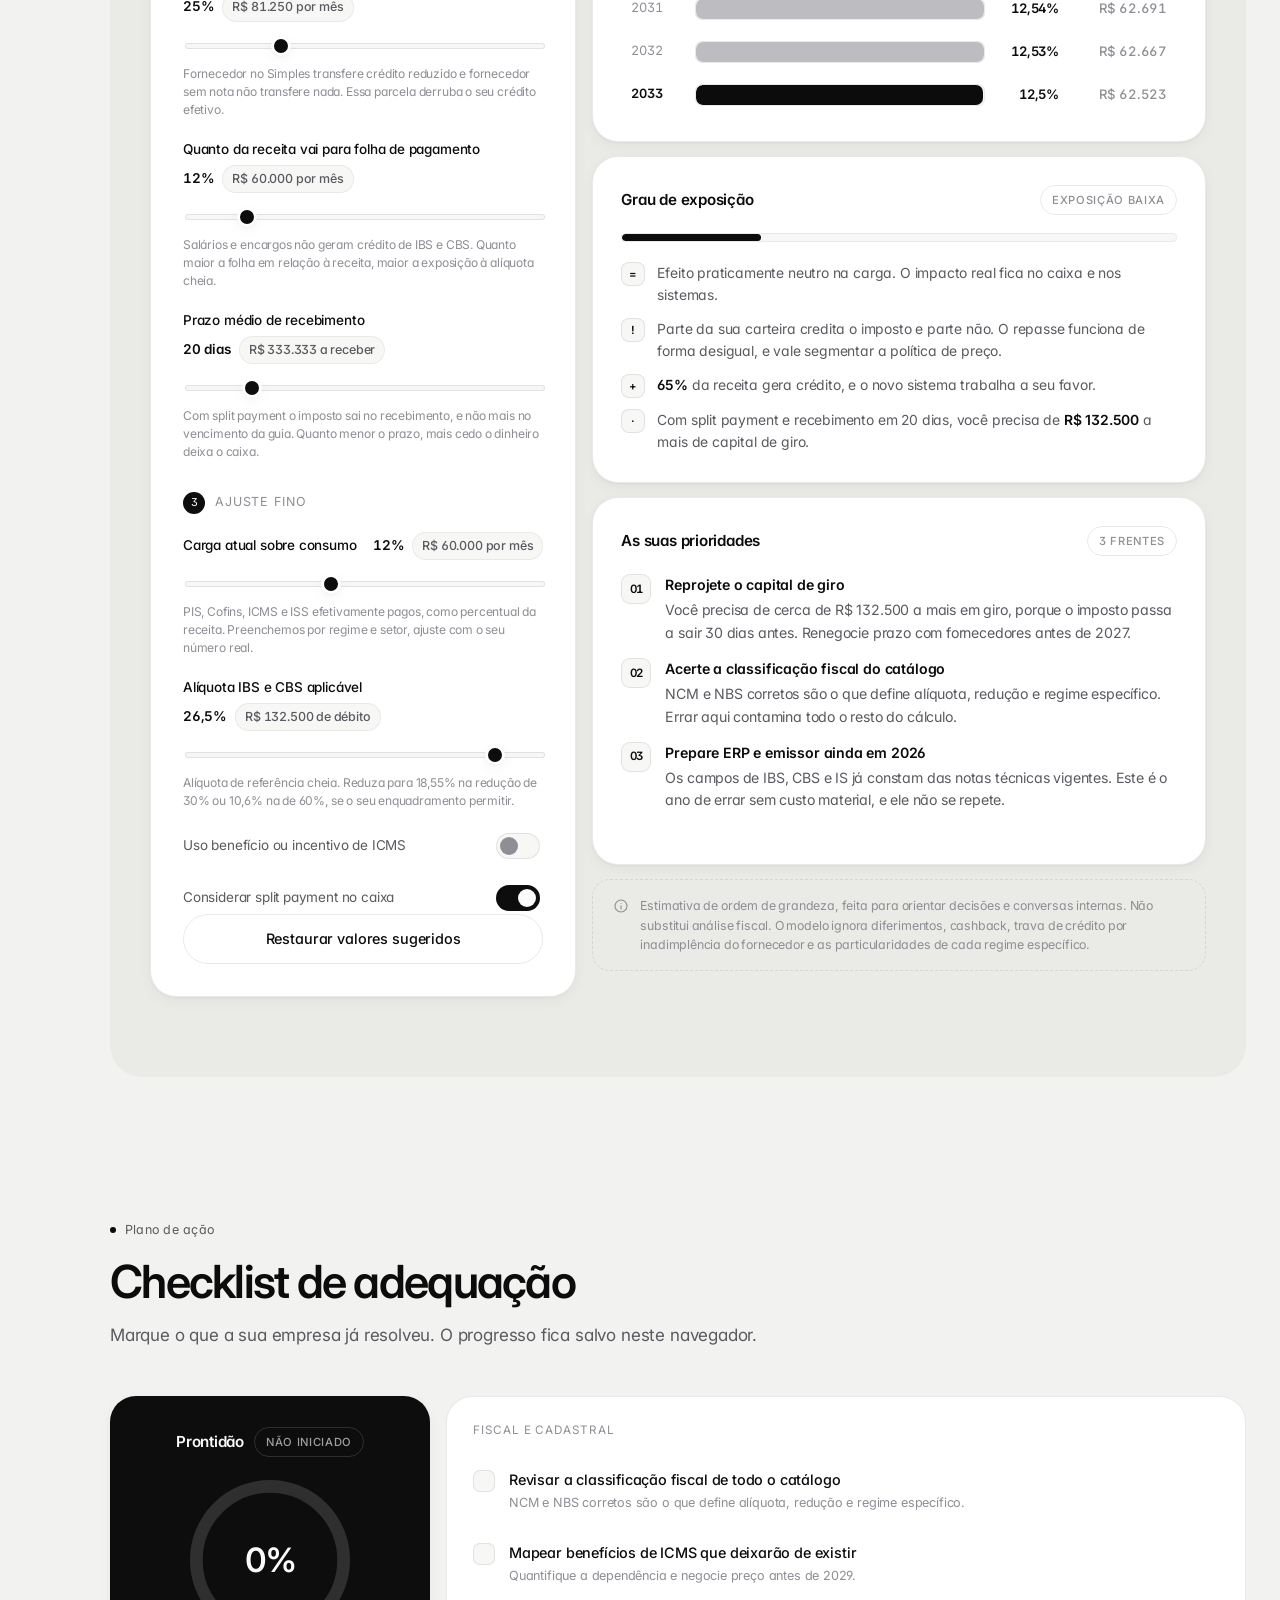
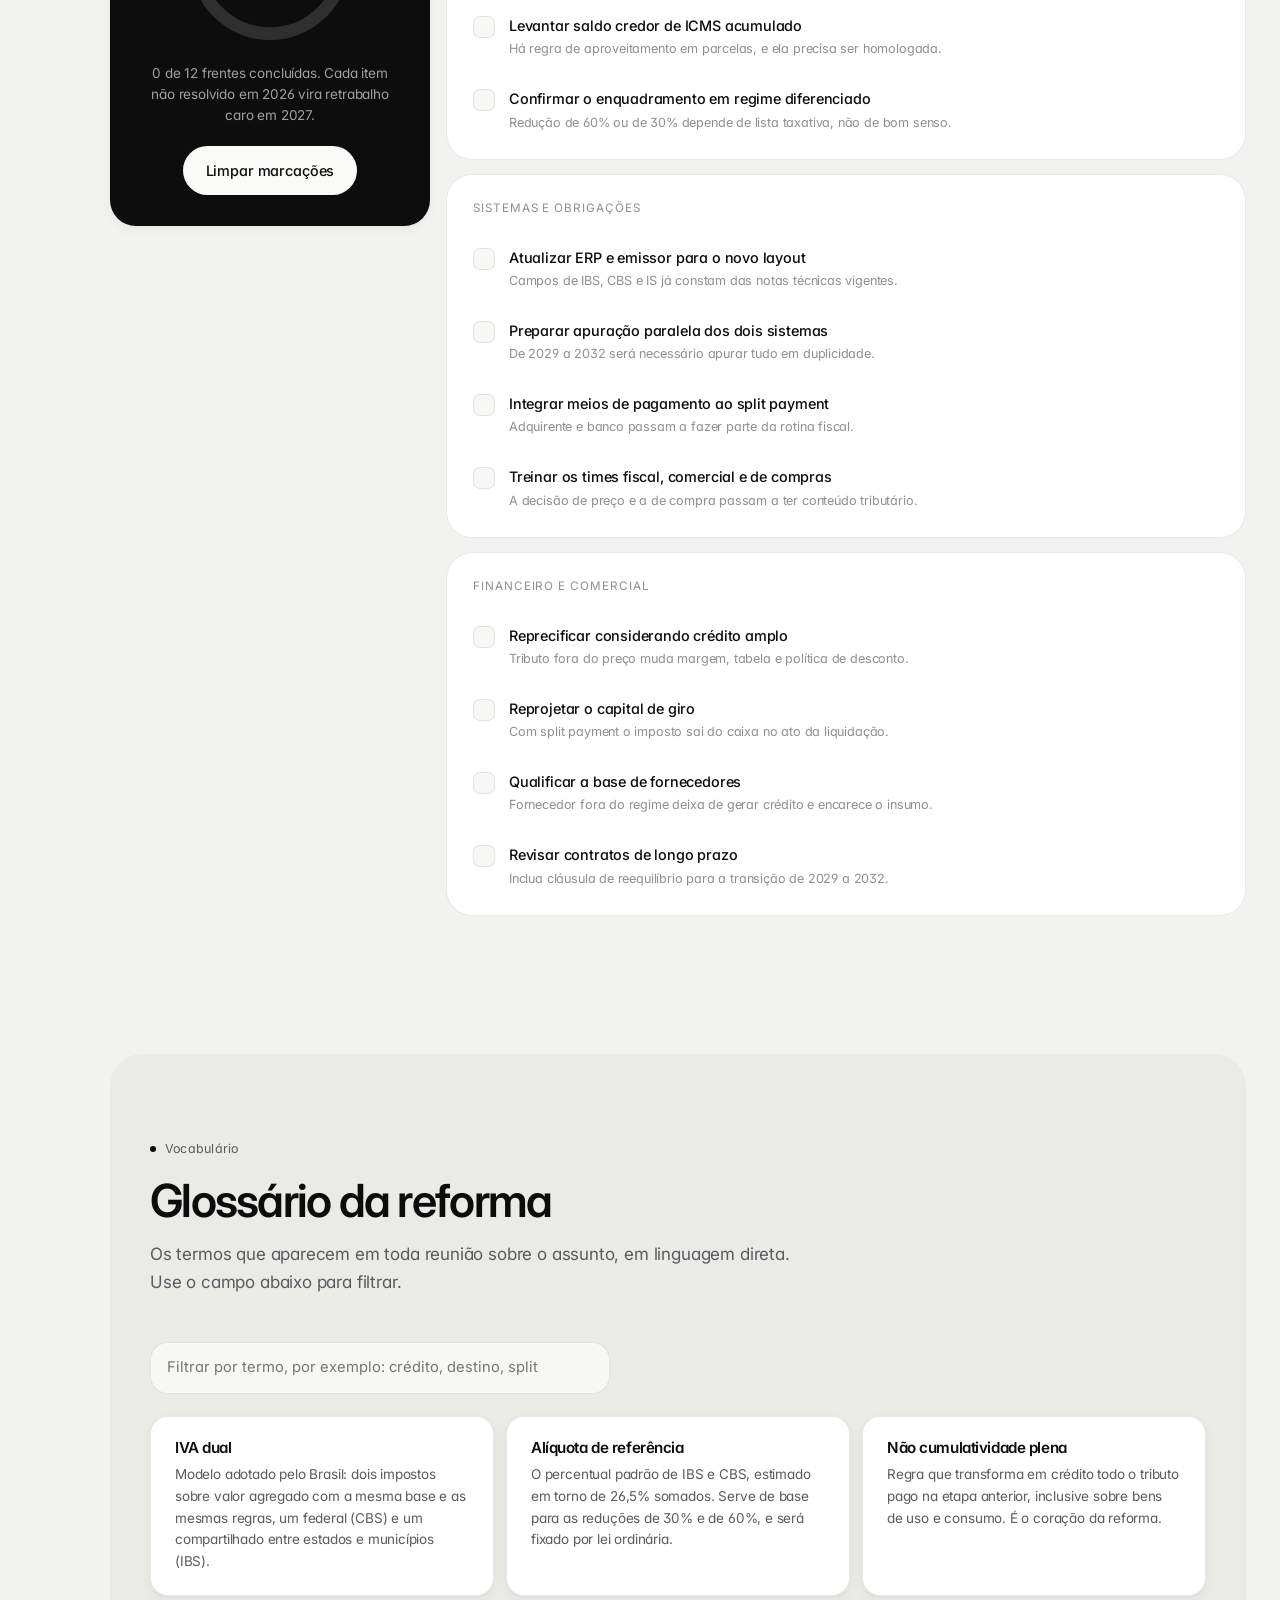
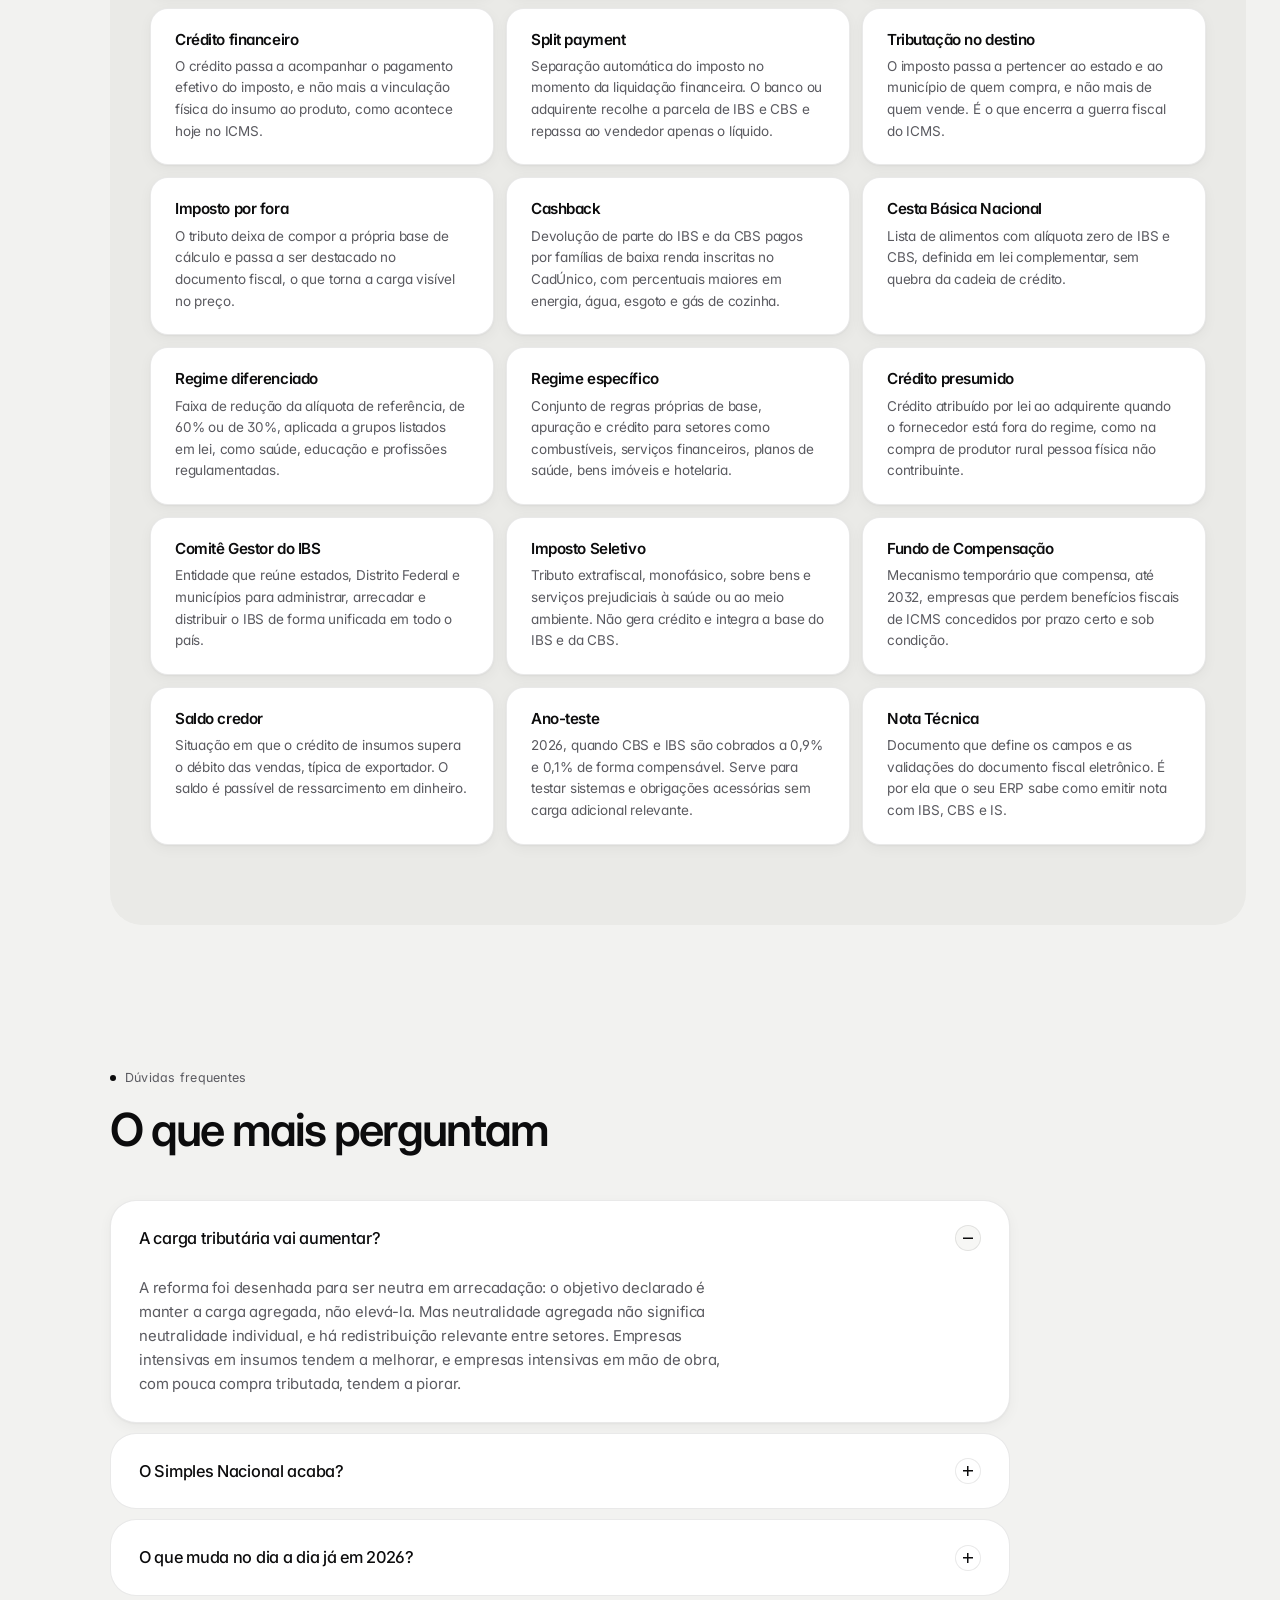
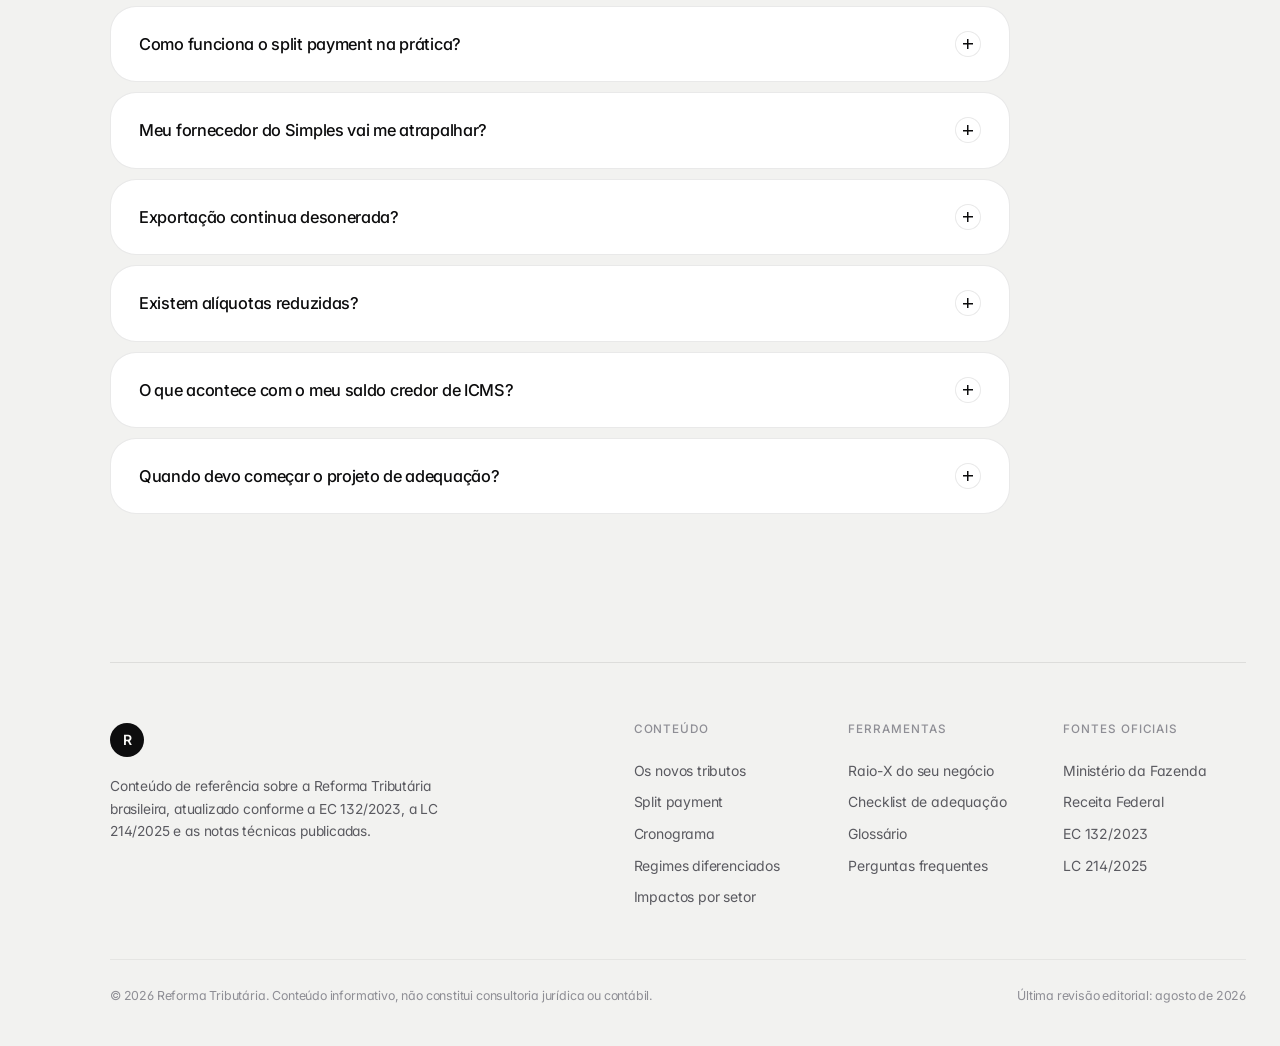
==== commit ee34bda8: "Explica o split payment e simula a retenção parcela a parcela Faltava responder a pergunta mais prát" ====
--- a/index.html
+++ b/index.html
@@ -25,6 +25,7 @@
   <nav class="rail__nav">
     <a href="#inicio"      data-spy="inicio"      data-tip="Início"><svg viewBox="0 0 24 24"><path d="M3 10.5 12 3l9 7.5"/><path d="M5.5 9.5V20h13V9.5"/></svg></a>
     <a href="#tributos"    data-spy="tributos"    data-tip="Os novos tributos"><svg viewBox="0 0 24 24"><rect x="3.5" y="3.5" width="7" height="7" rx="2"/><rect x="13.5" y="3.5" width="7" height="7" rx="2"/><rect x="3.5" y="13.5" width="7" height="7" rx="2"/><rect x="13.5" y="13.5" width="7" height="7" rx="2"/></svg></a>
+    <a href="#split"       data-spy="split"       data-tip="Split payment"><svg viewBox="0 0 24 24"><path d="M12 3v18"/><path d="M5 8.5h4M15 8.5h4M5 15.5h4M15 15.5h4"/></svg></a>
     <a href="#cronograma"  data-spy="cronograma"  data-tip="Cronograma"><svg viewBox="0 0 24 24"><rect x="3.5" y="5" width="17" height="15.5" rx="3"/><path d="M8 3v4M16 3v4M3.5 10h17"/></svg></a>
     <a href="#regimes"     data-spy="regimes"     data-tip="Regimes diferenciados"><svg viewBox="0 0 24 24"><path d="M4 6h16M4 12h16M4 18h9"/></svg></a>
     <a href="#impactos"    data-spy="impactos"    data-tip="Impactos por setor"><svg viewBox="0 0 24 24"><path d="M4 19.5V12M10 19.5V5M16 19.5v-5.5M22 19.5h-20"/></svg></a>
@@ -44,6 +45,7 @@
     </a>
     <nav class="topnav" aria-label="Navegação principal">
       <a href="#tributos">Tributos</a>
+      <a href="#split">Split payment</a>
       <a href="#cronograma">Cronograma</a>
       <a href="#regimes">Regimes</a>
       <a href="#impactos">Impactos</a>
@@ -66,6 +68,7 @@
 
   <div class="mobilenav" id="mobilenav" hidden>
     <a href="#tributos">Os novos tributos</a>
+    <a href="#split">Como funciona o split payment</a>
     <a href="#cronograma">Cronograma 2026 a 2033</a>
     <a href="#regimes">Regimes diferenciados</a>
     <a href="#impactos">Impactos por setor</a>
@@ -247,8 +250,116 @@
     </div>
   </section>
 
+
+  <!-- ══════════ SPLIT PAYMENT ══════════ -->
+  <section class="section section--tinted" id="split">
+    <header class="section__head">
+      <p class="eyebrow"><span class="dot"></span> Mecânica</p>
+      <h2 class="h2">Como funciona o split payment</h2>
+      <p class="section__lede">
+        A pergunta que sempre aparece: se eu vendo parcelado em 30, 40 e 60 dias, como o
+        sistema sabe quanto reter em cada parcela? A resposta é que o split não olha o
+        prazo, ele olha a <b>liquidação</b>. Cada vez que o dinheiro entra, uma fatia
+        proporcional do imposto é separada antes de chegar em você.
+      </p>
+    </header>
+
+    <div class="grid-2 grid-2--split">
+      <article class="card sp__steps">
+        <header class="card__head"><h3>O caminho de uma venda</h3><span class="tag">6 etapas</span></header>
+        <ol class="steps">
+          <li><b>Você emite a nota</b>
+            IBS e CBS saem destacados, por fora do preço, e o documento recebe a sua chave de acesso.</li>
+          <li><b>O fisco registra o documento</b>
+            A Receita Federal para a CBS e o Comitê Gestor para o IBS passam a saber exatamente
+            quanto de imposto está vinculado àquela chave.</li>
+          <li><b>A cobrança carrega a referência da nota</b>
+            É este o elo que faltava no sistema antigo: o boleto, o PIX ou a transação de cartão
+            saem identificados com o documento fiscal que originou a venda.</li>
+          <li><b>Na liquidação, o pagador consulta</b>
+            Banco, adquirente ou provedor de PIX pergunta ao sistema quanto reter daquele
+            pagamento específico, no instante em que ele acontece.</li>
+          <li><b>O sistema responde com o valor</b>
+            Na modalidade inteligente ele já considera os seus créditos e o seu saldo, então pode
+            mandar reter menos do que o valor destacado na nota.</li>
+          <li><b>A separação acontece</b>
+            O imposto vai direto para o fisco e só o líquido é creditado na sua conta. Você nunca
+            chega a ter aquele dinheiro.</li>
+        </ol>
+      </article>
+
+      <div class="sp__notes">
+        <article class="card card--note">
+          <div class="note__ic"><svg viewBox="0 0 24 24"><path d="M12 3v18M7 7.5h7.5a3 3 0 0 1 0 6H9a3 3 0 0 0 0 6h8"/></svg></div>
+          <h3>Parcelou? O imposto se divide junto</h3>
+          <p>O total de imposto da venda não muda por causa do parcelamento. O que muda é
+            <b>quando</b> ele sai. Em uma venda 30/40/60, cada uma das três liquidações carrega
+            um terço do imposto, porque cada uma carrega um terço do valor. Se as parcelas forem
+            desiguais, a retenção acompanha o tamanho de cada uma.</p>
+        </article>
+        <article class="card card--note">
+          <div class="note__ic"><svg viewBox="0 0 24 24"><circle cx="12" cy="12" r="9"/><path d="M12 7v5l3.2 1.9"/></svg></div>
+          <h3>Prazo longo pode até ajudar</h3>
+          <p>Hoje o imposto de uma venda entra na apuração do mês e é pago no vencimento da guia,
+            algo em torno de 50 dias depois. Com split, ele sai em cada recebimento. Vender à
+            vista antecipa muito a saída; vender a 60 dias faz o imposto sair <b>depois</b> do que
+            sairia pela guia. O aperto de caixa é maior justamente para quem recebe rápido.</p>
+        </article>
+        <article class="card card--note">
+          <div class="note__ic"><svg viewBox="0 0 24 24"><path d="M4.5 6.5h15v11h-15z"/><path d="M4.5 10.5h15"/><path d="M8 14.5h3"/><path d="m19 19-14-14"/></svg></div>
+          <h3>Quando o split não acontece</h3>
+          <p>Se o pagamento não puder ser amarrado ao documento fiscal, não há o que separar.
+            Dinheiro em espécie e meios não integrados ficam de fora, e nesses casos o imposto
+            volta para a apuração normal, recolhido por guia. A regulamentação ainda está
+            detalhando o alcance de cada meio de pagamento.</p>
+        </article>
+      </div>
+    </div>
+
+    <!-- simulador de parcelamento -->
+    <article class="card sp__sim">
+      <header class="card__head">
+        <h3>Simule o seu parcelamento</h3>
+        <span class="tag">retenção parcela a parcela</span>
+      </header>
+      <p class="metric__sub sp__intro">Informe o valor da mercadoria ou do serviço, a alíquota
+        aplicável e os prazos de cada parcela. Escreva os prazos em dias, separados por barra,
+        como <b>30/40/60</b>. Para venda à vista, escreva <b>0</b>.</p>
+
+      <form class="sp__form" id="spForm" novalidate>
+        <div class="field">
+          <label for="spValor"><span>Valor da venda, sem o imposto</span></label>
+          <div class="input-wrap"><span class="prefix">R$</span>
+            <input id="spValor" type="text" inputmode="numeric" value="30.000">
+          </div>
+        </div>
+        <div class="field">
+          <label for="spAliq"><span>Alíquota IBS e CBS</span><b id="spAliqV">26,5%</b></label>
+          <input id="spAliq" class="range" type="range" min="0" max="30" step="0.05" value="26.5">
+        </div>
+        <div class="field">
+          <label for="spParc"><span>Prazos das parcelas, em dias</span></label>
+          <input id="spParc" type="text" value="30/40/60" spellcheck="false">
+          <p class="hint" id="spParcHint">3 parcelas</p>
+        </div>
+      </form>
+
+      <div class="tablewrap sp__tablewrap">
+        <table class="tbl sp__tbl">
+          <thead><tr>
+            <th>Liquidação</th><th>Parcela</th><th>Imposto retido</th><th>Você recebe</th>
+          </tr></thead>
+          <tbody id="spBody"></tbody>
+          <tfoot id="spFoot"></tfoot>
+        </table>
+      </div>
+
+      <p class="sp__verdict" id="spVerdict"></p>
+    </article>
+  </section>
+
   <!-- ══════════ CRONOGRAMA ══════════ -->
-  <section class="section section--tinted" id="cronograma">
+  <section class="section" id="cronograma">
     <header class="section__head">
       <p class="eyebrow"><span class="dot"></span> Linha do tempo</p>
       <h2 class="h2">Do ano-teste ao sistema pleno</h2>
@@ -299,7 +410,7 @@
   </section>
 
   <!-- ══════════ REGIMES ══════════ -->
-  <section class="section" id="regimes">
+  <section class="section section--tinted" id="regimes">
     <header class="section__head">
       <p class="eyebrow"><span class="dot"></span> Enquadramento</p>
       <h2 class="h2">Nem todo mundo paga a alíquota cheia</h2>
@@ -369,7 +480,7 @@
   </section>
 
   <!-- ══════════ IMPACTOS ══════════ -->
-  <section class="section section--tinted" id="impactos">
+  <section class="section" id="impactos">
     <header class="section__head">
       <p class="eyebrow"><span class="dot"></span> Leitura setorial</p>
       <h2 class="h2">O efeito não é o mesmo para todo mundo</h2>
@@ -395,7 +506,7 @@
   </section>
 
   <!-- ══════════ RAIO-X ══════════ -->
-  <section class="section" id="diagnostico">
+  <section class="section section--tinted" id="diagnostico">
     <header class="section__head">
       <p class="eyebrow"><span class="dot"></span> Ferramenta · o seu caso</p>
       <h2 class="h2">Raio-X do seu negócio</h2>
@@ -609,7 +720,7 @@
   </section>
 
   <!-- ══════════ CHECKLIST ══════════ -->
-  <section class="section section--tinted" id="checklist">
+  <section class="section" id="checklist">
     <header class="section__head">
       <p class="eyebrow"><span class="dot"></span> Plano de ação</p>
       <h2 class="h2">Checklist de adequação</h2>
@@ -654,7 +765,7 @@
   </section>
 
   <!-- ══════════ GLOSSÁRIO ══════════ -->
-  <section class="section" id="glossario">
+  <section class="section section--tinted" id="glossario">
     <header class="section__head">
       <p class="eyebrow"><span class="dot"></span> Vocabulário</p>
       <h2 class="h2">Glossário da reforma</h2>
@@ -670,7 +781,7 @@
   </section>
 
   <!-- ══════════ FAQ ══════════ -->
-  <section class="section section--tinted" id="faq">
+  <section class="section" id="faq">
     <header class="section__head">
       <p class="eyebrow"><span class="dot"></span> Dúvidas frequentes</p>
       <h2 class="h2">O que mais perguntam</h2>
@@ -760,6 +871,7 @@
         <div>
           <h4>Conteúdo</h4>
           <a href="#tributos">Os novos tributos</a>
+          <a href="#split">Split payment</a>
           <a href="#cronograma">Cronograma</a>
           <a href="#regimes">Regimes diferenciados</a>
           <a href="#impactos">Impactos por setor</a>
--- a/assets/css/styles.css
+++ b/assets/css/styles.css
@@ -175,7 +175,7 @@
 @media(max-width:520px){ .brand__txt{display:none} }
 
 .topnav{display:none;gap:4px;margin-left:8px}
-@media(min-width:940px){ .topnav{display:flex} }
+@media(min-width:1120px){ .topnav{display:flex} }
 .topnav a{
   padding:9px 15px;border-radius:var(--r-pill);font-size:.875rem;color:var(--ink-2);transition:var(--t);
 }
@@ -203,7 +203,7 @@
 :root[data-theme="dark"] #themeToggle .i-sun{display:none}
 :root[data-theme="dark"] #themeToggle .i-moon{display:block}
 .burger{display:grid}
-@media(min-width:940px){ .burger{display:none} }
+@media(min-width:1120px){ .burger{display:none} }
 .topbar .topbar__cta{display:none}
 @media(min-width:760px){ .topbar .topbar__cta{display:inline-flex} }
 
@@ -249,14 +249,17 @@
 .card--dark{background:var(--dark);color:var(--inv);border-color:transparent}
 .card--dark .card__sub,.card--dark .metric__sub,.card--dark p{color:var(--inv-2)}
 .card--dark h2,.card--dark h3,.card--dark h4{color:var(--inv)}
-.card__head{display:flex;align-items:center;justify-content:space-between;gap:14px;margin-bottom:18px}
+.card__head{display:flex;flex-wrap:wrap;align-items:center;justify-content:space-between;
+  gap:8px 14px;margin-bottom:18px}
 .card__head h2,.card__head h3{font-size:.95rem;font-weight:600;letter-spacing:-.015em}
 .card__sub{color:var(--ink-2);font-size:.875rem;margin-top:-2px}
 
 .tag{
   font-size:.7rem;letter-spacing:.06em;text-transform:uppercase;font-weight:500;
-  padding:5px 11px;border-radius:var(--r-pill);border:1px solid var(--line);color:var(--ink-3);white-space:nowrap;
-}
+  padding:5px 11px;border-radius:var(--r-pill);border:1px solid var(--line);color:var(--ink-3);
+  white-space:nowrap;max-width:100%;
+}
+@media(max-width:620px){ .tag{white-space:normal} }
 .tag--inv{border-color:var(--inv-line);color:var(--inv-2)}
 .tag--live{display:inline-flex;align-items:center;gap:7px;background:var(--dark);color:var(--inv);border-color:transparent}
 .tag--live .dot{background:#1fae5a;animation:pulse 2.6s infinite}
@@ -420,6 +423,58 @@
   content:"";position:absolute;inset:auto -30px -30px auto;width:120px;height:120px;border-radius:50%;
   border:1px solid var(--line);
 }
+
+
+/* ---------- 12b. split payment ---------- */
+.grid-2--split{grid-template-columns:minmax(0,1fr);align-items:start}
+@media(min-width:960px){ .grid-2--split{grid-template-columns:minmax(0,1.06fr) minmax(0,.94fr)} }
+.sp__notes{display:flex;flex-direction:column;gap:14px}
+.sp__steps{padding:30px}
+
+/* a numeração aqui codifica uma sequência real, não é enfeite */
+.steps{counter-reset:s;display:flex;flex-direction:column;gap:0}
+.steps li{
+  counter-increment:s;position:relative;padding:0 0 22px 46px;
+  font-size:.875rem;color:var(--ink-2);line-height:1.6;
+}
+.steps li:last-child{padding-bottom:0}
+.steps li::before{
+  content:counter(s);position:absolute;left:0;top:0;
+  width:28px;height:28px;display:grid;place-items:center;border-radius:50%;
+  background:var(--dark);color:var(--inv);font-size:.75rem;font-weight:600;
+  font-variant-numeric:tabular-nums;
+}
+.steps li::after{
+  content:"";position:absolute;left:13.5px;top:32px;bottom:6px;width:1px;background:var(--line);
+}
+.steps li:last-child::after{display:none}
+.steps b{display:block;color:var(--ink);font-weight:600;margin-bottom:3px;font-size:.905rem}
+
+.sp__sim{padding:30px;margin-top:16px}
+.sp__intro{margin-bottom:24px;max-width:74ch}
+.sp__form{display:grid;gap:20px;grid-template-columns:minmax(0,1fr);margin-bottom:26px}
+@media(min-width:760px){ .sp__form{grid-template-columns:repeat(3,minmax(0,1fr));gap:24px} }
+.sp__form .field{margin-bottom:0}
+/* o slider é mais baixo que um campo de texto, então desce para a mesma linha visual */
+@media(min-width:760px){ .sp__form .range{margin-top:20px} }
+.sp__tablewrap{margin-bottom:0}
+.sp__tbl{min-width:520px}
+.sp__tbl td,.sp__tbl th{padding:14px 20px}
+.sp__tbl td{color:var(--ink);font-variant-numeric:tabular-nums}
+.sp__tbl td:first-child{color:var(--ink-2);font-variant-numeric:normal;min-width:120px}
+.sp__tbl .sp__ret{color:var(--ink-2)}
+.sp__tbl tfoot td{
+  border-top:1px solid var(--line);border-bottom:0;font-weight:600;
+  background:var(--surface-2);
+}
+.sp__tbl tfoot td:first-child{color:var(--ink);font-weight:600}
+.sp__erro td{color:var(--ink-3);font-variant-numeric:normal}
+.sp__verdict{
+  margin:16px 0 0;padding:16px 20px;border-radius:var(--r-md);
+  background:var(--surface-2);border:1px solid var(--line-2);
+  font-size:.865rem;color:var(--ink-2);line-height:1.6;
+}
+.sp__verdict b{color:var(--ink)}
 
 /* ---------- 13. setores ---------- */
 .sectors__tabs{display:flex;flex-wrap:wrap;gap:8px;margin-bottom:16px}
